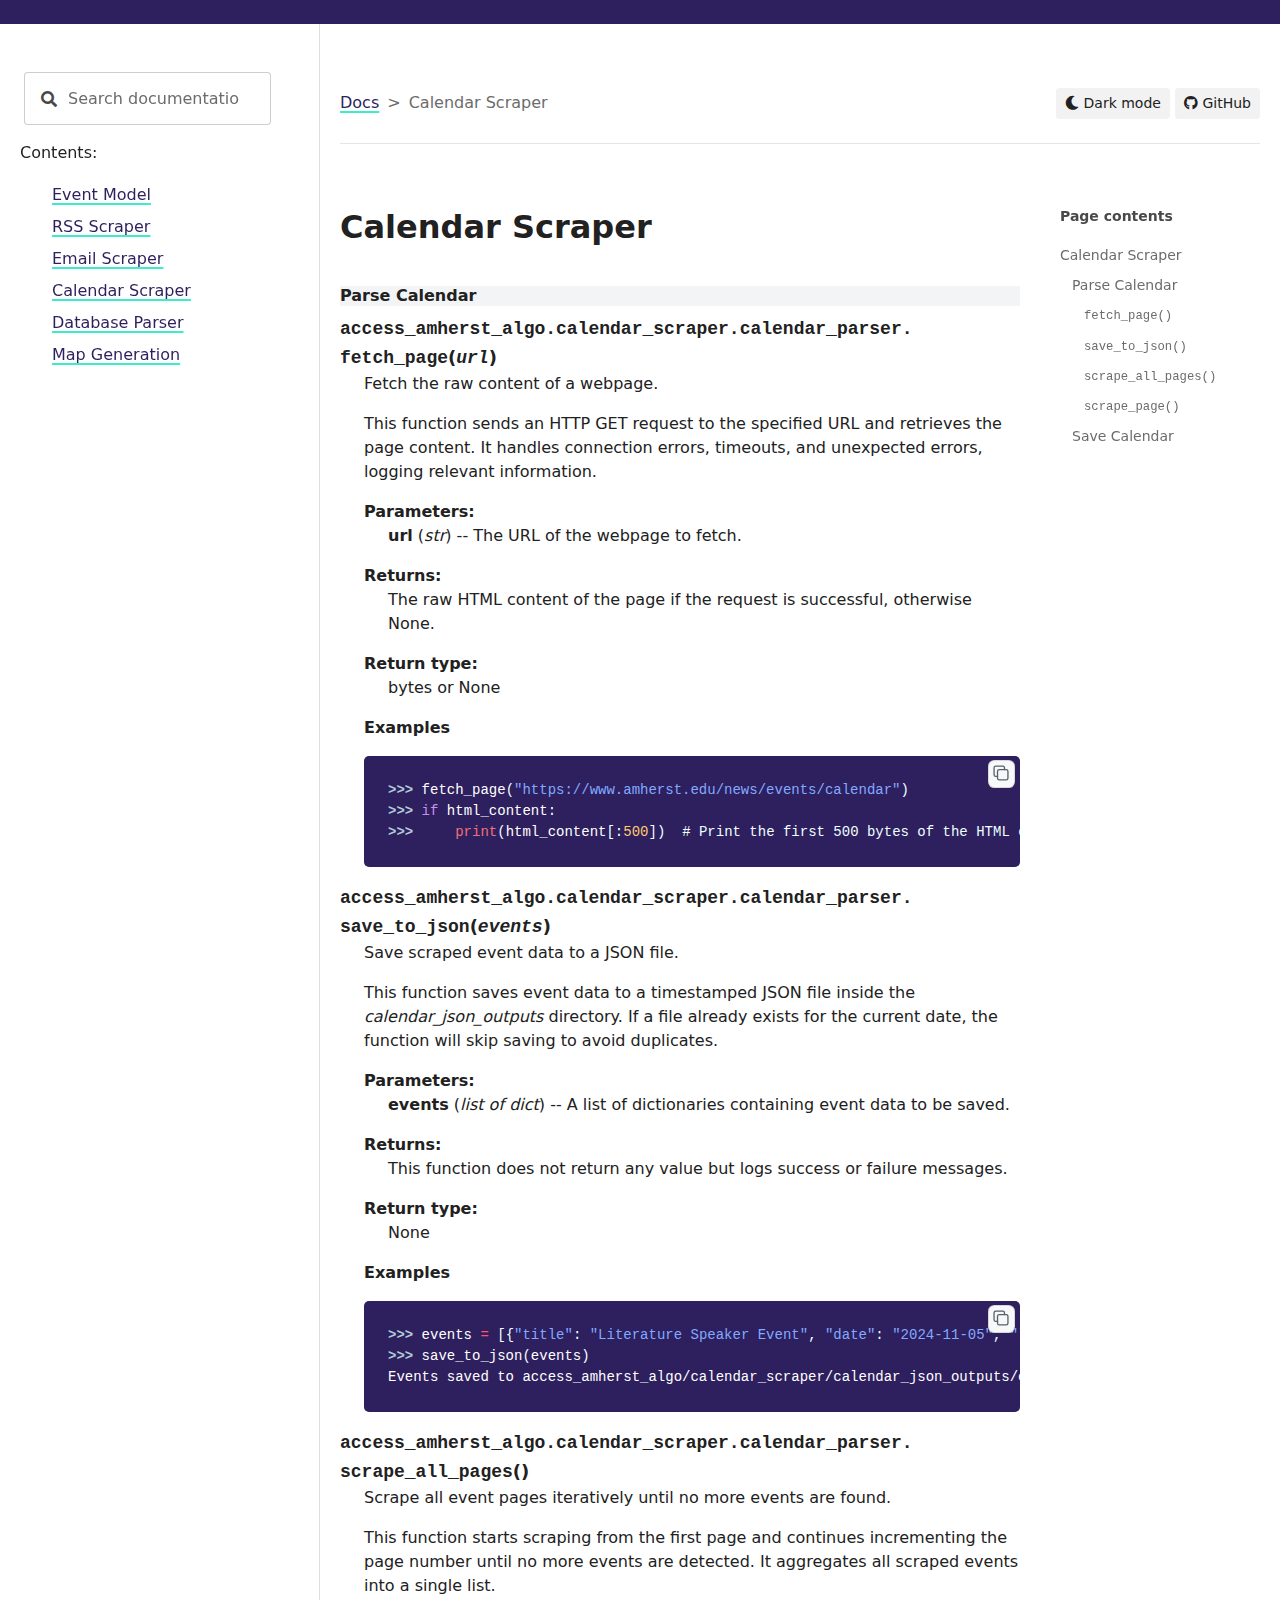
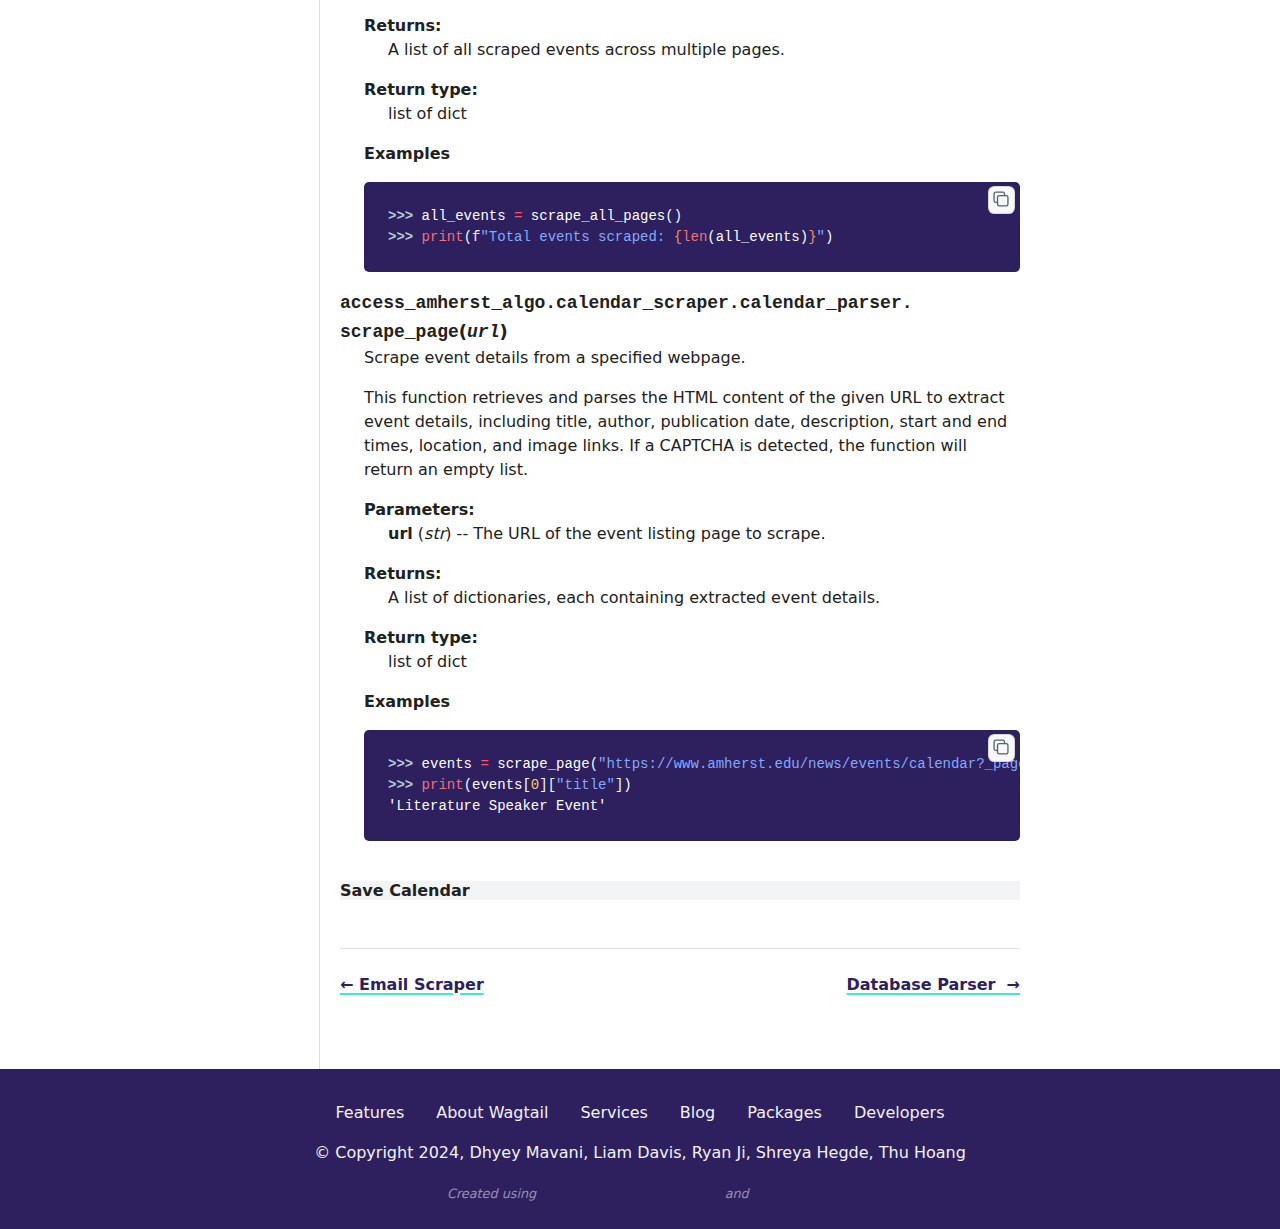
==== calendar_scraper.html @ 63a1ba1d "deploy: 1ca1cfd331de4946f568ab911447c715ec92679e" ====
<!DOCTYPE html>
<html class="no-js" lang="python" data-content_root="./">
<head>
    <meta charset="utf-8" />
        <meta name="viewport" content="width=device-width, initial-scale=1" />

    <meta name="viewport" content="width=device-width, initial-scale=1.0" />
    
        <title>Calendar Scraper &mdash; Access Amherst 0.0.0 documentation</title>
    
    <link rel="stylesheet" type="text/css" href="_static/dist/fontawesome.css" />
      <link rel="stylesheet" type="text/css" href="_static/dist/theme.css?v=310cf088" />
      <link rel="stylesheet" type="text/css" href="_static/copybutton.css?v=76b2166b" />
      <link rel="stylesheet" type="text/css" href="_static/custom.css?v=02fa4ee0" />
            <link rel="index" title="Index" href="genindex.html" />
            <link rel="search" title="Search" href="search.html" />
            <link rel="top" title="Access Amherst 0.0.0 documentation" href="#" />
            <link rel="next" title="Database Parser" href="parse_database.html" />
            <link rel="prev" title="Email Scraper" href="email_scraper.html" />
    </head>
<body>
    <script type="text/javascript" src="_static/dist/blocking.js"></script>
    <header class="container-fluid bg-primary">
        <a class="btn btn-sm btn-light skip-to-content-link" href="#main">Skip to content</a>
        <div class="container-fluid">
            <div class="navbar navbar-expand-lg navbar-dark font-weight-bold">
                
                <button class="navbar-toggler btn btn-primary d-lg-none" type="button" data-toggle="collapse" data-target="#collapseSidebar" aria-expanded="false" aria-controls="collapseExample">
                    <span class="navbar-toggler-icon"></span>
                    <span class="sr-only">menu</span>
                </button>
            </div>
        </div>
    </header>
    <div class="container-fluid">
        <div class="row">
            <aside class="col-12 col-lg-3 sidebar-container">
                <div id="collapseSidebar" class="collapse sticky-top d-lg-block pt-5 pr-lg-4">
<div id="searchbox" class="searchbox mb-6 px-1" role="search">
    <form id="search-form" action="search.html" autocomplete="off" method="get" role="search">
        <div class="input-group">
            <div class="input-group-prepend">
                <div class="input-group-text border-right-0 bg-white py-3 pl-3 pr-2"><span class="fas fa-search"></span></div>
            </div>
            <input class="form-control py-3 pr-3 pl-1 h-100 border-left-0" type="search" name="q" placeholder="Search documentation" aria-label="Search documentation" id="searchinput" />
        </div>
        <input type="hidden" name="check_keywords" value="yes" />
        <input type="hidden" name="area" value="default" />
    </form>
</div><div class="site-toc">
    <nav class="toc mt-3" aria-label="Main menu">
        <p class="caption" role="heading"><span class="caption-text">Contents:</span></p>
<ul class="current">
<li class="toctree-l1"><a class="reference internal" href="event_model.html">Event Model</a></li>
<li class="toctree-l1"><a class="reference internal" href="rss_scraper.html">RSS Scraper</a></li>
<li class="toctree-l1"><a class="reference internal" href="email_scraper.html">Email Scraper</a></li>
<li class="toctree-l1 current"><a class="current reference internal" href="#">Calendar Scraper</a></li>
<li class="toctree-l1"><a class="reference internal" href="parse_database.html">Database Parser</a></li>
<li class="toctree-l1"><a class="reference internal" href="generate_map.html">Map Generation</a></li>
</ul>

    </nav>
    <template data-toggle-item-template>
        <button class="btn btn-sm btn-link toctree-expand" type="button">
            <span class="sr-only">Toggle menu contents</span>
        </button>
    </template>
</div>
                    <div class="d-lg-none border-bottom">
                        
                    </div>
                </div>
            </aside>
            <div class="col-12 col-lg-9 pt-5">
                <header class="row align-items-baseline">
                    <div class="col">
                        <nav aria-label="breadcrumb">
    <ol class="breadcrumb m-0 p-0 bg-transparent">
        <li class="breadcrumb-item"><a href="index.html">Docs</a></li>
        <li class="breadcrumb-item active" aria-current="page">Calendar Scraper</li>
    </ol>
</nav>
                    </div>
                    <div class="col-sm-12 col-lg-auto mt-3 mt-lg-3">
                        <noscript>
                            <p>JavaScript is required to toggle light/dark mode..</p>
                        </noscript>
                        <button id="wagtail-theme" class="btn btn-sm btn-light text-decoration-none" type="button">
                            <span class="dark-only"><i class="fas fa-sun"></i> Light mode</span>
                            <span class="light-only"><i class="fas fa-moon"></i> Dark mode</span>
                        </button>
    <a class="btn btn-sm btn-light text-decoration-none" href="https://github.com/ac-i2i-engineering/access-amherst/" rel="nofollow">
        <span class="btn-icon"><span class="fab fa-github"></span></span>
        <span class="btn-text">GitHub</span>
    </a>
                        
                    </div>
                </header>
                <div class="row" >
                    <div class="col-12">
                        <hr class="w-100 my-4">
                    </div>
                </div>
                <div class="row">
                    <div class="col-12 col-lg-9 order-last order-lg-first rst-content">
                        <main role="main" id="main">
    <section id="calendar-scraper">
<h1>Calendar Scraper<a class="headerlink" href="#calendar-scraper" title="Link to this heading">¶</a></h1>
<section id="module-access_amherst_algo.calendar_scraper.calendar_parser">
<span id="parse-calendar"></span><h2>Parse Calendar<a class="headerlink" href="#module-access_amherst_algo.calendar_scraper.calendar_parser" title="Link to this heading">¶</a></h2>
<dl class="py function">
<dt class="sig sig-object py" id="access_amherst_algo.calendar_scraper.calendar_parser.fetch_page">
<span class="sig-prename descclassname"><span class="pre">access_amherst_algo.calendar_scraper.calendar_parser.</span></span><span class="sig-name descname"><span class="pre">fetch_page</span></span><span class="sig-paren">(</span><em class="sig-param"><span class="n"><span class="pre">url</span></span></em><span class="sig-paren">)</span><a class="headerlink" href="#access_amherst_algo.calendar_scraper.calendar_parser.fetch_page" title="Link to this definition">¶</a></dt>
<dd><p>Fetch the raw content of a webpage.</p>
<p>This function sends an HTTP GET request to the specified URL and retrieves
the page content. It handles connection errors, timeouts, and unexpected
errors, logging relevant information.</p>
<dl class="field-list simple">
<dt class="field-odd">Parameters<span class="colon">:</span></dt>
<dd class="field-odd"><p><strong>url</strong> (<em>str</em>) -- The URL of the webpage to fetch.</p>
</dd>
<dt class="field-even">Returns<span class="colon">:</span></dt>
<dd class="field-even"><p>The raw HTML content of the page if the request is successful, otherwise None.</p>
</dd>
<dt class="field-odd">Return type<span class="colon">:</span></dt>
<dd class="field-odd"><p>bytes or None</p>
</dd>
</dl>
<p class="rubric">Examples</p>
<div class="doctest highlight-default notranslate"><div class="highlight"><pre><span></span><span class="gp">&gt;&gt;&gt; </span><span class="n">fetch_page</span><span class="p">(</span><span class="s2">&quot;https://www.amherst.edu/news/events/calendar&quot;</span><span class="p">)</span>
<span class="gp">&gt;&gt;&gt; </span><span class="k">if</span> <span class="n">html_content</span><span class="p">:</span>
<span class="gp">&gt;&gt;&gt; </span>    <span class="nb">print</span><span class="p">(</span><span class="n">html_content</span><span class="p">[:</span><span class="mi">500</span><span class="p">])</span>  <span class="c1"># Print the first 500 bytes of the HTML content</span>
</pre></div>
</div>
</dd></dl>

<dl class="py function">
<dt class="sig sig-object py" id="access_amherst_algo.calendar_scraper.calendar_parser.save_to_json">
<span class="sig-prename descclassname"><span class="pre">access_amherst_algo.calendar_scraper.calendar_parser.</span></span><span class="sig-name descname"><span class="pre">save_to_json</span></span><span class="sig-paren">(</span><em class="sig-param"><span class="n"><span class="pre">events</span></span></em><span class="sig-paren">)</span><a class="headerlink" href="#access_amherst_algo.calendar_scraper.calendar_parser.save_to_json" title="Link to this definition">¶</a></dt>
<dd><p>Save scraped event data to a JSON file.</p>
<p>This function saves event data to a timestamped JSON file inside the
<cite>calendar_json_outputs</cite> directory. If a file already exists for the
current date, the function will skip saving to avoid duplicates.</p>
<dl class="field-list simple">
<dt class="field-odd">Parameters<span class="colon">:</span></dt>
<dd class="field-odd"><p><strong>events</strong> (<em>list</em><em> of </em><em>dict</em>) -- A list of dictionaries containing event data to be saved.</p>
</dd>
<dt class="field-even">Returns<span class="colon">:</span></dt>
<dd class="field-even"><p>This function does not return any value but logs success or failure messages.</p>
</dd>
<dt class="field-odd">Return type<span class="colon">:</span></dt>
<dd class="field-odd"><p>None</p>
</dd>
</dl>
<p class="rubric">Examples</p>
<div class="doctest highlight-default notranslate"><div class="highlight"><pre><span></span><span class="gp">&gt;&gt;&gt; </span><span class="n">events</span> <span class="o">=</span> <span class="p">[{</span><span class="s2">&quot;title&quot;</span><span class="p">:</span> <span class="s2">&quot;Literature Speaker Event&quot;</span><span class="p">,</span> <span class="s2">&quot;date&quot;</span><span class="p">:</span> <span class="s2">&quot;2024-11-05&quot;</span><span class="p">,</span> <span class="s2">&quot;location&quot;</span><span class="p">:</span> <span class="s2">&quot;Keefe Campus Center&quot;</span><span class="p">}]</span>
<span class="gp">&gt;&gt;&gt; </span><span class="n">save_to_json</span><span class="p">(</span><span class="n">events</span><span class="p">)</span>
<span class="go">Events saved to access_amherst_algo/calendar_scraper/calendar_json_outputs/events_2024-11-05.json</span>
</pre></div>
</div>
</dd></dl>

<dl class="py function">
<dt class="sig sig-object py" id="access_amherst_algo.calendar_scraper.calendar_parser.scrape_all_pages">
<span class="sig-prename descclassname"><span class="pre">access_amherst_algo.calendar_scraper.calendar_parser.</span></span><span class="sig-name descname"><span class="pre">scrape_all_pages</span></span><span class="sig-paren">(</span><span class="sig-paren">)</span><a class="headerlink" href="#access_amherst_algo.calendar_scraper.calendar_parser.scrape_all_pages" title="Link to this definition">¶</a></dt>
<dd><p>Scrape all event pages iteratively until no more events are found.</p>
<p>This function starts scraping from the first page and continues incrementing
the page number until no more events are detected. It aggregates all scraped
events into a single list.</p>
<dl class="field-list simple">
<dt class="field-odd">Returns<span class="colon">:</span></dt>
<dd class="field-odd"><p>A list of all scraped events across multiple pages.</p>
</dd>
<dt class="field-even">Return type<span class="colon">:</span></dt>
<dd class="field-even"><p>list of dict</p>
</dd>
</dl>
<p class="rubric">Examples</p>
<div class="doctest highlight-default notranslate"><div class="highlight"><pre><span></span><span class="gp">&gt;&gt;&gt; </span><span class="n">all_events</span> <span class="o">=</span> <span class="n">scrape_all_pages</span><span class="p">()</span>
<span class="gp">&gt;&gt;&gt; </span><span class="nb">print</span><span class="p">(</span><span class="sa">f</span><span class="s2">&quot;Total events scraped: </span><span class="si">{</span><span class="nb">len</span><span class="p">(</span><span class="n">all_events</span><span class="p">)</span><span class="si">}</span><span class="s2">&quot;</span><span class="p">)</span>
</pre></div>
</div>
</dd></dl>

<dl class="py function">
<dt class="sig sig-object py" id="access_amherst_algo.calendar_scraper.calendar_parser.scrape_page">
<span class="sig-prename descclassname"><span class="pre">access_amherst_algo.calendar_scraper.calendar_parser.</span></span><span class="sig-name descname"><span class="pre">scrape_page</span></span><span class="sig-paren">(</span><em class="sig-param"><span class="n"><span class="pre">url</span></span></em><span class="sig-paren">)</span><a class="headerlink" href="#access_amherst_algo.calendar_scraper.calendar_parser.scrape_page" title="Link to this definition">¶</a></dt>
<dd><p>Scrape event details from a specified webpage.</p>
<p>This function retrieves and parses the HTML content of the given URL to extract
event details, including title, author, publication date, description, start
and end times, location, and image links. If a CAPTCHA is detected, the function
will return an empty list.</p>
<dl class="field-list simple">
<dt class="field-odd">Parameters<span class="colon">:</span></dt>
<dd class="field-odd"><p><strong>url</strong> (<em>str</em>) -- The URL of the event listing page to scrape.</p>
</dd>
<dt class="field-even">Returns<span class="colon">:</span></dt>
<dd class="field-even"><p>A list of dictionaries, each containing extracted event details.</p>
</dd>
<dt class="field-odd">Return type<span class="colon">:</span></dt>
<dd class="field-odd"><p>list of dict</p>
</dd>
</dl>
<p class="rubric">Examples</p>
<div class="doctest highlight-default notranslate"><div class="highlight"><pre><span></span><span class="gp">&gt;&gt;&gt; </span><span class="n">events</span> <span class="o">=</span> <span class="n">scrape_page</span><span class="p">(</span><span class="s2">&quot;https://www.amherst.edu/news/events/calendar?_page=1&quot;</span><span class="p">)</span>
<span class="gp">&gt;&gt;&gt; </span><span class="nb">print</span><span class="p">(</span><span class="n">events</span><span class="p">[</span><span class="mi">0</span><span class="p">][</span><span class="s2">&quot;title&quot;</span><span class="p">])</span>
<span class="go">&#39;Literature Speaker Event&#39;</span>
</pre></div>
</div>
</dd></dl>

</section>
<section id="save-calendar">
<h2>Save Calendar<a class="headerlink" href="#save-calendar" title="Link to this heading">¶</a></h2>
</section>
</section>

</main>
                        <nav aria-label="Page navigation" class="py-4 my-5 clearfix font-weight-bold border-top">
    <a class="float-left" href="email_scraper.html" title="Previous">
        <span aria-hidden="true">←&nbsp;</span>Email Scraper
    </a>
    <a class="float-right" href="parse_database.html" title="Next">
        Database Parser <span aria-hidden="true">&nbsp;→</span>
    </a>
</nav>
                    </div>
                    
                    <nav class="col-12 col-lg-3 pb-4">
                        <div class="sticky-top toc page-toc" aria-labelledby="page-toc-heading">
                            <p class="font-weight-bold" id="page-toc-heading">Page contents</p>
                            <ul>
<li><a class="reference internal" href="#">Calendar Scraper</a><ul>
<li><a class="reference internal" href="#module-access_amherst_algo.calendar_scraper.calendar_parser">Parse Calendar</a><ul>
<li><a class="reference internal" href="#access_amherst_algo.calendar_scraper.calendar_parser.fetch_page"><code class="docutils literal notranslate"><span class="pre">fetch_page()</span></code></a></li>
<li><a class="reference internal" href="#access_amherst_algo.calendar_scraper.calendar_parser.save_to_json"><code class="docutils literal notranslate"><span class="pre">save_to_json()</span></code></a></li>
<li><a class="reference internal" href="#access_amherst_algo.calendar_scraper.calendar_parser.scrape_all_pages"><code class="docutils literal notranslate"><span class="pre">scrape_all_pages()</span></code></a></li>
<li><a class="reference internal" href="#access_amherst_algo.calendar_scraper.calendar_parser.scrape_page"><code class="docutils literal notranslate"><span class="pre">scrape_page()</span></code></a></li>
</ul>
</li>
<li><a class="reference internal" href="#save-calendar">Save Calendar</a></li>
</ul>
</li>
</ul>

                        </div>
                    </nav>
                    
                </div>
            </div>
        </div>
    </div>
    <footer class="container-fluid bg-primary text-light">
        <div class="container">
            <div class="row">
        <div class="col p-4">
            
                <nav aria-label="Footer">
                    <ul class="nav justify-content-center mb-2">
                        
                            
                            
                            <li class="nav-item"><a class="nav-link text-light"  href="https://wagtail.org/features/">Features</a></li>
                        
                            
                            
                            <li class="nav-item"><a class="nav-link text-light"  href="https://wagtail.org/about-wagtail/"> About Wagtail</a></li>
                        
                            
                            
                            <li class="nav-item"><a class="nav-link text-light"  href="https://wagtail.org/services/"> Services</a></li>
                        
                            
                            
                            <li class="nav-item"><a class="nav-link text-light"  href="https://wagtail.org/blog/"> Blog</a></li>
                        
                            
                            
                            <li class="nav-item"><a class="nav-link text-light"  href="https://wagtail.org/packages/"> Packages</a></li>
                        
                            
                            
                            <li class="nav-item"><a class="nav-link text-light"  href="https://wagtail.org/developers/"> Developers</a></li>
                        
                    </ul>
                </nav>
            
            <div class="text-center">
                    &copy; Copyright 2024, Dhyey Mavani, Liam Davis, Ryan Ji, Shreya Hegde, Thu Hoang
            </div>
            <div class="text-center text-white-50 font-italic mt-3">
                <small>
                    Created using
                    <a href="https://github.com/wagtail/sphinx_wagtail_theme" rel="nofollow" target="_blank">
                        Sphinx Wagtail Theme 6.4.0
                    </a>
                    and
                    <a href="https://www.sphinx-doc.org/" rel="nofollow" target="_blank">
                        Sphinx 8.1.3
                    </a>
                </small>
            </div>
        </div>
    </div>
        </div>
    </footer>
        <script src="_static/documentation_options.js?v=3dc53093"></script>
        <script src="_static/doctools.js?v=9bcbadda"></script>
        <script src="_static/sphinx_highlight.js?v=dc90522c"></script>
        <script src="_static/clipboard.min.js?v=a7894cd8"></script>
        <script src="_static/copybutton.js?v=f281be69"></script>
        <script type="text/javascript" src="_static/dist/theme.js"></script>
        <script type="text/javascript" src="_static/dist/vendor.js"></script>
        <script type="text/javascript" src="_static/searchtools.js"></script>
        <script type="text/javascript" src="_static/language_data.js"></script>
        <script type="text/javascript">
            document.addEventListener('DOMContentLoaded', function() { Search.loadIndex("searchindex.js"); });
        </script>
        <script type="text/javascript" id="searchindexloader"></script>
    </body>
</html>
---- _static/dist/theme.css ----
:root{--blue: #007bff;--indigo: #2e1f5e;--purple: #6f42c1;--pink: #e83e8c;--red: #dc3545;--orange: #fd7e14;--yellow: #ffc107;--green: #28a745;--teal: #007d7e;--cyan: #17a2b8;--white: #fff;--gray: #6c6c6c;--gray-dark: #313131;--primary: #2e1f5e;--secondary: #6c6c6c;--success: #a456c9;--info: #007d7e;--warning: #2f128d;--danger: #a72925;--light: #f2f2f2;--dark: #313131;--breakpoint-xs: 0;--breakpoint-sm: 576px;--breakpoint-md: 768px;--breakpoint-lg: 992px;--breakpoint-xl: 1200px;--font-family-sans-serif: "-apple-system", "BlinkMacSystemFont", "Segoe UI", "system-ui", "Roboto", "Helvetica Neue", "Arial", sans-serif, "Apple Color Emoji", "Segoe UI Emoji", "Segoe UI Symbol", "Noto Color Emoji";--font-family-monospace: "ui-monospace", "Menlo", "Monaco", "Cascadia Mono", "Segoe UI Mono", "Roboto Mono", "Oxygen Mono", "Ubuntu Monospace", "Source Code Pro", "Fira Mono", "Droid Sans Mono", "Courier New", monospace, "Apple Color Emoji", "Segoe UI Emoji", "Segoe UI Symbol", "Noto Color Emoji"}*,*::before,*::after{box-sizing:border-box}html{font-family:sans-serif;line-height:1.15;-webkit-text-size-adjust:100%;-webkit-tap-highlight-color:rgba(0,0,0,0)}article,aside,figcaption,figure,footer,header,hgroup,main,nav,section{display:block}body{margin:0;font-family:"-apple-system","BlinkMacSystemFont","Segoe UI","system-ui","Roboto","Helvetica Neue","Arial",sans-serif,"Apple Color Emoji","Segoe UI Emoji","Segoe UI Symbol","Noto Color Emoji";font-size:1rem;font-weight:400;line-height:1.5;color:#212121;text-align:left;background-color:#fff}[tabindex="-1"]:focus:not(:focus-visible){outline:0 !important}hr{box-sizing:content-box;height:0;overflow:visible}h1,h2,h3,h4,h5,h6{margin-top:0;margin-bottom:.5em}p{margin-top:0;margin-bottom:1rem}abbr[title],abbr[data-original-title]{text-decoration:underline;text-decoration:underline dotted;cursor:help;border-bottom:0;text-decoration-skip-ink:none}address{margin-bottom:1rem;font-style:normal;line-height:inherit}ol,ul,dl{margin-top:0;margin-bottom:1rem}ol ol,ul ul,ol ul,ul ol{margin-bottom:0}dt{font-weight:700}dd{margin-bottom:.5rem;margin-left:0}blockquote{margin:0 0 1rem}b,strong{font-weight:bolder}small{font-size:80%}sub,sup{position:relative;font-size:75%;line-height:0;vertical-align:baseline}sub{bottom:-0.25em}sup{top:-0.5em}a{color:#2e1f5e;text-decoration:none;background-color:rgba(0,0,0,0)}a:hover{color:#13c7a8;text-decoration:underline}a:not([href]):not([class]){color:inherit;text-decoration:none}a:not([href]):not([class]):hover{color:inherit;text-decoration:none}pre,code,kbd,samp{font-family:"ui-monospace","Menlo","Monaco","Cascadia Mono","Segoe UI Mono","Roboto Mono","Oxygen Mono","Ubuntu Monospace","Source Code Pro","Fira Mono","Droid Sans Mono","Courier New",monospace,"Apple Color Emoji","Segoe UI Emoji","Segoe UI Symbol","Noto Color Emoji";font-size:1em}pre{margin-top:0;margin-bottom:1rem;overflow:auto;-ms-overflow-style:scrollbar}figure{margin:0 0 1rem}img{vertical-align:middle;border-style:none}svg{overflow:hidden;vertical-align:middle}table{border-collapse:collapse}caption{padding-top:.75rem;padding-bottom:.75rem;color:#6c6c6c;text-align:left;caption-side:bottom}th{text-align:inherit;text-align:-webkit-match-parent}label{display:inline-block;margin-bottom:.5rem}button{border-radius:0}button:focus:not(:focus-visible){outline:0}input,button,select,optgroup,textarea{margin:0;font-family:inherit;font-size:inherit;line-height:inherit}button,input{overflow:visible}button,select{text-transform:none}[role=button]{cursor:pointer}select{word-wrap:normal}button,[type=button],[type=reset],[type=submit]{-webkit-appearance:button}button:not(:disabled),[type=button]:not(:disabled),[type=reset]:not(:disabled),[type=submit]:not(:disabled){cursor:pointer}button::-moz-focus-inner,[type=button]::-moz-focus-inner,[type=reset]::-moz-focus-inner,[type=submit]::-moz-focus-inner{padding:0;border-style:none}input[type=radio],input[type=checkbox]{box-sizing:border-box;padding:0}textarea{overflow:auto;resize:vertical}fieldset{min-width:0;padding:0;margin:0;border:0}legend{display:block;width:100%;max-width:100%;padding:0;margin-bottom:.5rem;font-size:1.5rem;line-height:inherit;color:inherit;white-space:normal}progress{vertical-align:baseline}[type=number]::-webkit-inner-spin-button,[type=number]::-webkit-outer-spin-button{height:auto}[type=search]{outline-offset:-2px;-webkit-appearance:none}[type=search]::-webkit-search-decoration{-webkit-appearance:none}::-webkit-file-upload-button{font:inherit;-webkit-appearance:button}output{display:inline-block}summary{display:list-item;cursor:pointer}template{display:none}[hidden]{display:none !important}h1,h2,h3,h4,h5,h6,.h1,.h2,.h3,.h4,.h5,.h6{margin-bottom:.5em;font-weight:700;line-height:1.2}h1,.h1{font-size:2em}h2,.h2{font-size:1.75em}h3,.h3{font-size:1.5em}h4,.h4{font-size:1.25em}h5,.h5{font-size:1em}h6,.h6{font-size:0.85em}.lead{font-size:1.25rem;font-weight:300}.display-1{font-size:6rem;font-weight:300;line-height:1.2}.display-2{font-size:5.5rem;font-weight:300;line-height:1.2}.display-3{font-size:4.5rem;font-weight:300;line-height:1.2}.display-4{font-size:3.5rem;font-weight:300;line-height:1.2}hr{margin-top:1rem;margin-bottom:1rem;border:0;border-top:1px solid rgba(0,0,0,.1)}small,.small{font-size:80%;font-weight:400}mark,.mark{padding:.2em;background-color:#fcf8e3}.list-unstyled{padding-left:0;list-style:none}.list-inline{padding-left:0;list-style:none}.list-inline-item{display:inline-block}.list-inline-item:not(:last-child){margin-right:.5rem}.initialism{font-size:90%;text-transform:uppercase}.blockquote{margin-bottom:1rem;font-size:1.25rem}.blockquote-footer{display:block;font-size:80%;color:#6c6c6c}.blockquote-footer::before{content:"— "}.img-fluid{max-width:100%;height:auto}.img-thumbnail{padding:.25rem;background-color:#fff;border:1px solid #dedede;border-radius:.25rem;max-width:100%;height:auto}.figure{display:inline-block}.figure-img{margin-bottom:.5rem;line-height:1}.figure-caption{font-size:90%;color:#6c6c6c}code{font-size:87.5%;color:#d02040;word-wrap:break-word}a>code{color:inherit}kbd{padding:.2rem .4rem;font-size:87.5%;color:#fff;background-color:#212121;border-radius:.2rem}kbd kbd{padding:0;font-size:100%;font-weight:700}pre{display:block;font-size:87.5%;color:#212121}pre code{font-size:inherit;color:inherit;word-break:normal}.pre-scrollable{max-height:340px;overflow-y:scroll}.container,.container-fluid,.container-xl,.container-lg,.container-md,.container-sm{width:100%;padding-right:20px;padding-left:20px;margin-right:auto;margin-left:auto}@media(min-width: 576px){.container-sm,.container{max-width:540px}}@media(min-width: 768px){.container-md,.container-sm,.container{max-width:720px}}@media(min-width: 992px){.container-lg,.container-md,.container-sm,.container{max-width:960px}}@media(min-width: 1200px){.container-xl,.container-lg,.container-md,.container-sm,.container{max-width:1140px}}.row{display:flex;flex-wrap:wrap;margin-right:-20px;margin-left:-20px}.no-gutters{margin-right:0;margin-left:0}.no-gutters>.col,.no-gutters>[class*=col-]{padding-right:0;padding-left:0}.col-xl,.col-xl-auto,.col-xl-12,.col-xl-11,.col-xl-10,.col-xl-9,.col-xl-8,.col-xl-7,.col-xl-6,.col-xl-5,.col-xl-4,.col-xl-3,.col-xl-2,.col-xl-1,.col-lg,.col-lg-auto,.col-lg-12,.col-lg-11,.col-lg-10,.col-lg-9,.col-lg-8,.col-lg-7,.col-lg-6,.col-lg-5,.col-lg-4,.col-lg-3,.col-lg-2,.col-lg-1,.col-md,.col-md-auto,.col-md-12,.col-md-11,.col-md-10,.col-md-9,.col-md-8,.col-md-7,.col-md-6,.col-md-5,.col-md-4,.col-md-3,.col-md-2,.col-md-1,.col-sm,.col-sm-auto,.col-sm-12,.col-sm-11,.col-sm-10,.col-sm-9,.col-sm-8,.col-sm-7,.col-sm-6,.col-sm-5,.col-sm-4,.col-sm-3,.col-sm-2,.col-sm-1,.col,.col-auto,.col-12,.col-11,.col-10,.col-9,.col-8,.col-7,.col-6,.col-5,.col-4,.col-3,.col-2,.col-1{position:relative;width:100%;padding-right:20px;padding-left:20px}.col{flex-basis:0;flex-grow:1;max-width:100%}.row-cols-1>*{flex:0 0 100%;max-width:100%}.row-cols-2>*{flex:0 0 50%;max-width:50%}.row-cols-3>*{flex:0 0 33.3333333333%;max-width:33.3333333333%}.row-cols-4>*{flex:0 0 25%;max-width:25%}.row-cols-5>*{flex:0 0 20%;max-width:20%}.row-cols-6>*{flex:0 0 16.6666666667%;max-width:16.6666666667%}.col-auto{flex:0 0 auto;width:auto;max-width:100%}.col-1{flex:0 0 8.3333333333%;max-width:8.3333333333%}.col-2{flex:0 0 16.6666666667%;max-width:16.6666666667%}.col-3{flex:0 0 25%;max-width:25%}.col-4{flex:0 0 33.3333333333%;max-width:33.3333333333%}.col-5{flex:0 0 41.6666666667%;max-width:41.6666666667%}.col-6{flex:0 0 50%;max-width:50%}.col-7{flex:0 0 58.3333333333%;max-width:58.3333333333%}.col-8{flex:0 0 66.6666666667%;max-width:66.6666666667%}.col-9{flex:0 0 75%;max-width:75%}.col-10{flex:0 0 83.3333333333%;max-width:83.3333333333%}.col-11{flex:0 0 91.6666666667%;max-width:91.6666666667%}.col-12{flex:0 0 100%;max-width:100%}.order-first{order:-1}.order-last{order:13}.order-0{order:0}.order-1{order:1}.order-2{order:2}.order-3{order:3}.order-4{order:4}.order-5{order:5}.order-6{order:6}.order-7{order:7}.order-8{order:8}.order-9{order:9}.order-10{order:10}.order-11{order:11}.order-12{order:12}.offset-1{margin-left:8.3333333333%}.offset-2{margin-left:16.6666666667%}.offset-3{margin-left:25%}.offset-4{margin-left:33.3333333333%}.offset-5{margin-left:41.6666666667%}.offset-6{margin-left:50%}.offset-7{margin-left:58.3333333333%}.offset-8{margin-left:66.6666666667%}.offset-9{margin-left:75%}.offset-10{margin-left:83.3333333333%}.offset-11{margin-left:91.6666666667%}@media(min-width: 576px){.col-sm{flex-basis:0;flex-grow:1;max-width:100%}.row-cols-sm-1>*{flex:0 0 100%;max-width:100%}.row-cols-sm-2>*{flex:0 0 50%;max-width:50%}.row-cols-sm-3>*{flex:0 0 33.3333333333%;max-width:33.3333333333%}.row-cols-sm-4>*{flex:0 0 25%;max-width:25%}.row-cols-sm-5>*{flex:0 0 20%;max-width:20%}.row-cols-sm-6>*{flex:0 0 16.6666666667%;max-width:16.6666666667%}.col-sm-auto{flex:0 0 auto;width:auto;max-width:100%}.col-sm-1{flex:0 0 8.3333333333%;max-width:8.3333333333%}.col-sm-2{flex:0 0 16.6666666667%;max-width:16.6666666667%}.col-sm-3{flex:0 0 25%;max-width:25%}.col-sm-4{flex:0 0 33.3333333333%;max-width:33.3333333333%}.col-sm-5{flex:0 0 41.6666666667%;max-width:41.6666666667%}.col-sm-6{flex:0 0 50%;max-width:50%}.col-sm-7{flex:0 0 58.3333333333%;max-width:58.3333333333%}.col-sm-8{flex:0 0 66.6666666667%;max-width:66.6666666667%}.col-sm-9{flex:0 0 75%;max-width:75%}.col-sm-10{flex:0 0 83.3333333333%;max-width:83.3333333333%}.col-sm-11{flex:0 0 91.6666666667%;max-width:91.6666666667%}.col-sm-12{flex:0 0 100%;max-width:100%}.order-sm-first{order:-1}.order-sm-last{order:13}.order-sm-0{order:0}.order-sm-1{order:1}.order-sm-2{order:2}.order-sm-3{order:3}.order-sm-4{order:4}.order-sm-5{order:5}.order-sm-6{order:6}.order-sm-7{order:7}.order-sm-8{order:8}.order-sm-9{order:9}.order-sm-10{order:10}.order-sm-11{order:11}.order-sm-12{order:12}.offset-sm-0{margin-left:0}.offset-sm-1{margin-left:8.3333333333%}.offset-sm-2{margin-left:16.6666666667%}.offset-sm-3{margin-left:25%}.offset-sm-4{margin-left:33.3333333333%}.offset-sm-5{margin-left:41.6666666667%}.offset-sm-6{margin-left:50%}.offset-sm-7{margin-left:58.3333333333%}.offset-sm-8{margin-left:66.6666666667%}.offset-sm-9{margin-left:75%}.offset-sm-10{margin-left:83.3333333333%}.offset-sm-11{margin-left:91.6666666667%}}@media(min-width: 768px){.col-md{flex-basis:0;flex-grow:1;max-width:100%}.row-cols-md-1>*{flex:0 0 100%;max-width:100%}.row-cols-md-2>*{flex:0 0 50%;max-width:50%}.row-cols-md-3>*{flex:0 0 33.3333333333%;max-width:33.3333333333%}.row-cols-md-4>*{flex:0 0 25%;max-width:25%}.row-cols-md-5>*{flex:0 0 20%;max-width:20%}.row-cols-md-6>*{flex:0 0 16.6666666667%;max-width:16.6666666667%}.col-md-auto{flex:0 0 auto;width:auto;max-width:100%}.col-md-1{flex:0 0 8.3333333333%;max-width:8.3333333333%}.col-md-2{flex:0 0 16.6666666667%;max-width:16.6666666667%}.col-md-3{flex:0 0 25%;max-width:25%}.col-md-4{flex:0 0 33.3333333333%;max-width:33.3333333333%}.col-md-5{flex:0 0 41.6666666667%;max-width:41.6666666667%}.col-md-6{flex:0 0 50%;max-width:50%}.col-md-7{flex:0 0 58.3333333333%;max-width:58.3333333333%}.col-md-8{flex:0 0 66.6666666667%;max-width:66.6666666667%}.col-md-9{flex:0 0 75%;max-width:75%}.col-md-10{flex:0 0 83.3333333333%;max-width:83.3333333333%}.col-md-11{flex:0 0 91.6666666667%;max-width:91.6666666667%}.col-md-12{flex:0 0 100%;max-width:100%}.order-md-first{order:-1}.order-md-last{order:13}.order-md-0{order:0}.order-md-1{order:1}.order-md-2{order:2}.order-md-3{order:3}.order-md-4{order:4}.order-md-5{order:5}.order-md-6{order:6}.order-md-7{order:7}.order-md-8{order:8}.order-md-9{order:9}.order-md-10{order:10}.order-md-11{order:11}.order-md-12{order:12}.offset-md-0{margin-left:0}.offset-md-1{margin-left:8.3333333333%}.offset-md-2{margin-left:16.6666666667%}.offset-md-3{margin-left:25%}.offset-md-4{margin-left:33.3333333333%}.offset-md-5{margin-left:41.6666666667%}.offset-md-6{margin-left:50%}.offset-md-7{margin-left:58.3333333333%}.offset-md-8{margin-left:66.6666666667%}.offset-md-9{margin-left:75%}.offset-md-10{margin-left:83.3333333333%}.offset-md-11{margin-left:91.6666666667%}}@media(min-width: 992px){.col-lg{flex-basis:0;flex-grow:1;max-width:100%}.row-cols-lg-1>*{flex:0 0 100%;max-width:100%}.row-cols-lg-2>*{flex:0 0 50%;max-width:50%}.row-cols-lg-3>*{flex:0 0 33.3333333333%;max-width:33.3333333333%}.row-cols-lg-4>*{flex:0 0 25%;max-width:25%}.row-cols-lg-5>*{flex:0 0 20%;max-width:20%}.row-cols-lg-6>*{flex:0 0 16.6666666667%;max-width:16.6666666667%}.col-lg-auto{flex:0 0 auto;width:auto;max-width:100%}.col-lg-1{flex:0 0 8.3333333333%;max-width:8.3333333333%}.col-lg-2{flex:0 0 16.6666666667%;max-width:16.6666666667%}.col-lg-3{flex:0 0 25%;max-width:25%}.col-lg-4{flex:0 0 33.3333333333%;max-width:33.3333333333%}.col-lg-5{flex:0 0 41.6666666667%;max-width:41.6666666667%}.col-lg-6{flex:0 0 50%;max-width:50%}.col-lg-7{flex:0 0 58.3333333333%;max-width:58.3333333333%}.col-lg-8{flex:0 0 66.6666666667%;max-width:66.6666666667%}.col-lg-9{flex:0 0 75%;max-width:75%}.col-lg-10{flex:0 0 83.3333333333%;max-width:83.3333333333%}.col-lg-11{flex:0 0 91.6666666667%;max-width:91.6666666667%}.col-lg-12{flex:0 0 100%;max-width:100%}.order-lg-first{order:-1}.order-lg-last{order:13}.order-lg-0{order:0}.order-lg-1{order:1}.order-lg-2{order:2}.order-lg-3{order:3}.order-lg-4{order:4}.order-lg-5{order:5}.order-lg-6{order:6}.order-lg-7{order:7}.order-lg-8{order:8}.order-lg-9{order:9}.order-lg-10{order:10}.order-lg-11{order:11}.order-lg-12{order:12}.offset-lg-0{margin-left:0}.offset-lg-1{margin-left:8.3333333333%}.offset-lg-2{margin-left:16.6666666667%}.offset-lg-3{margin-left:25%}.offset-lg-4{margin-left:33.3333333333%}.offset-lg-5{margin-left:41.6666666667%}.offset-lg-6{margin-left:50%}.offset-lg-7{margin-left:58.3333333333%}.offset-lg-8{margin-left:66.6666666667%}.offset-lg-9{margin-left:75%}.offset-lg-10{margin-left:83.3333333333%}.offset-lg-11{margin-left:91.6666666667%}}@media(min-width: 1200px){.col-xl{flex-basis:0;flex-grow:1;max-width:100%}.row-cols-xl-1>*{flex:0 0 100%;max-width:100%}.row-cols-xl-2>*{flex:0 0 50%;max-width:50%}.row-cols-xl-3>*{flex:0 0 33.3333333333%;max-width:33.3333333333%}.row-cols-xl-4>*{flex:0 0 25%;max-width:25%}.row-cols-xl-5>*{flex:0 0 20%;max-width:20%}.row-cols-xl-6>*{flex:0 0 16.6666666667%;max-width:16.6666666667%}.col-xl-auto{flex:0 0 auto;width:auto;max-width:100%}.col-xl-1{flex:0 0 8.3333333333%;max-width:8.3333333333%}.col-xl-2{flex:0 0 16.6666666667%;max-width:16.6666666667%}.col-xl-3{flex:0 0 25%;max-width:25%}.col-xl-4{flex:0 0 33.3333333333%;max-width:33.3333333333%}.col-xl-5{flex:0 0 41.6666666667%;max-width:41.6666666667%}.col-xl-6{flex:0 0 50%;max-width:50%}.col-xl-7{flex:0 0 58.3333333333%;max-width:58.3333333333%}.col-xl-8{flex:0 0 66.6666666667%;max-width:66.6666666667%}.col-xl-9{flex:0 0 75%;max-width:75%}.col-xl-10{flex:0 0 83.3333333333%;max-width:83.3333333333%}.col-xl-11{flex:0 0 91.6666666667%;max-width:91.6666666667%}.col-xl-12{flex:0 0 100%;max-width:100%}.order-xl-first{order:-1}.order-xl-last{order:13}.order-xl-0{order:0}.order-xl-1{order:1}.order-xl-2{order:2}.order-xl-3{order:3}.order-xl-4{order:4}.order-xl-5{order:5}.order-xl-6{order:6}.order-xl-7{order:7}.order-xl-8{order:8}.order-xl-9{order:9}.order-xl-10{order:10}.order-xl-11{order:11}.order-xl-12{order:12}.offset-xl-0{margin-left:0}.offset-xl-1{margin-left:8.3333333333%}.offset-xl-2{margin-left:16.6666666667%}.offset-xl-3{margin-left:25%}.offset-xl-4{margin-left:33.3333333333%}.offset-xl-5{margin-left:41.6666666667%}.offset-xl-6{margin-left:50%}.offset-xl-7{margin-left:58.3333333333%}.offset-xl-8{margin-left:66.6666666667%}.offset-xl-9{margin-left:75%}.offset-xl-10{margin-left:83.3333333333%}.offset-xl-11{margin-left:91.6666666667%}}.table,table.docutils:not(.field-list){width:100%;margin-bottom:1rem;color:#212121}.table th,table.docutils:not(.field-list) th,.table td,table.docutils:not(.field-list) td{padding:.75rem;vertical-align:top;border-top:1px solid #dedede}.table thead th,table.docutils:not(.field-list) thead th{vertical-align:bottom;border-bottom:2px solid #dedede}.table tbody+tbody,table.docutils:not(.field-list) tbody+tbody{border-top:2px solid #dedede}.table-sm th,.table-sm td{padding:.3rem}.table-bordered,body.theme-dark table.docutils:not(.field-list),table.docutils:not(.field-list){border:1px solid #dedede}.table-bordered th,body.theme-dark table.docutils:not(.field-list) th,table.docutils:not(.field-list) th,.table-bordered td,body.theme-dark table.docutils:not(.field-list) td,table.docutils:not(.field-list) td{border:1px solid #dedede}.table-bordered thead th,body.theme-dark table.docutils:not(.field-list) thead th,table.docutils:not(.field-list) thead th,.table-bordered thead td,body.theme-dark table.docutils:not(.field-list) thead td,table.docutils:not(.field-list) thead td{border-bottom-width:2px}.table-borderless th,.table-borderless td,.table-borderless thead th,.table-borderless tbody+tbody{border:0}.table-striped tbody tr:nth-of-type(odd),table.docutils:not(.field-list) tbody tr:nth-of-type(odd){background-color:rgba(0,0,0,.05)}.table-hover tbody tr:hover{color:#212121;background-color:rgba(0,0,0,.075)}.table-primary,.table-primary>th,.table-primary>td{background-color:#c4c0d2}.table-primary th,.table-primary td,.table-primary thead th,.table-primary tbody+tbody{border-color:#928bab}.table-hover .table-primary:hover{background-color:#b6b1c7}.table-hover .table-primary:hover>td,.table-hover .table-primary:hover>th{background-color:#b6b1c7}.table-secondary,.table-secondary>th,.table-secondary>td{background-color:#d6d6d6}.table-secondary th,.table-secondary td,.table-secondary thead th,.table-secondary tbody+tbody{border-color:#b3b3b3}.table-hover .table-secondary:hover{background-color:#c9c9c9}.table-hover .table-secondary:hover>td,.table-hover .table-secondary:hover>th{background-color:#c9c9c9}.table-success,.table-success>th,.table-success>td{background-color:#e6d0f0}.table-success th,.table-success td,.table-success thead th,.table-success tbody+tbody{border-color:#d0a7e3}.table-hover .table-success:hover{background-color:#dcbdea}.table-hover .table-success:hover>td,.table-hover .table-success:hover>th{background-color:#dcbdea}.table-info,.table-info>th,.table-info>td{background-color:#b8dbdb}.table-info th,.table-info td,.table-info thead th,.table-info tbody+tbody{border-color:#7abbbc}.table-hover .table-info:hover{background-color:#a7d2d2}.table-hover .table-info:hover>td,.table-hover .table-info:hover>th{background-color:#a7d2d2}.table-warning,.table-warning>th,.table-warning>td{background-color:#c5bddf}.table-warning th,.table-warning td,.table-warning thead th,.table-warning tbody+tbody{border-color:#9384c4}.table-hover .table-warning:hover{background-color:#b6acd7}.table-hover .table-warning:hover>td,.table-hover .table-warning:hover>th{background-color:#b6acd7}.table-danger,.table-danger>th,.table-danger>td{background-color:#e6c3c2}.table-danger th,.table-danger td,.table-danger thead th,.table-danger tbody+tbody{border-color:#d1908e}.table-hover .table-danger:hover{background-color:#dfb1b0}.table-hover .table-danger:hover>td,.table-hover .table-danger:hover>th{background-color:#dfb1b0}.table-light,.table-light>th,.table-light>td{background-color:#fbfbfb}.table-light th,.table-light td,.table-light thead th,.table-light tbody+tbody{border-color:#f8f8f8}.table-hover .table-light:hover{background-color:#eee}.table-hover .table-light:hover>td,.table-hover .table-light:hover>th{background-color:#eee}.table-dark,body.theme-dark table.docutils:not(.field-list),.table-dark>th,body.theme-dark table.docutils:not(.field-list)>th,.table-dark>td,body.theme-dark table.docutils:not(.field-list)>td{background-color:#c5c5c5}.table-dark th,body.theme-dark table.docutils:not(.field-list) th,.table-dark td,body.theme-dark table.docutils:not(.field-list) td,.table-dark thead th,.table-dark tbody+tbody,body.theme-dark table.docutils:not(.field-list) tbody+tbody{border-color:#949494}.table-hover .table-dark:hover,.table-hover body.theme-dark table.docutils:hover:not(.field-list),body.theme-dark .table-hover table.docutils:hover:not(.field-list){background-color:#b8b8b8}.table-hover .table-dark:hover>td,.table-hover body.theme-dark table.docutils:hover:not(.field-list)>td,body.theme-dark .table-hover table.docutils:hover:not(.field-list)>td,.table-hover .table-dark:hover>th,.table-hover body.theme-dark table.docutils:hover:not(.field-list)>th,body.theme-dark .table-hover table.docutils:hover:not(.field-list)>th{background-color:#b8b8b8}.table-active,.table-active>th,.table-active>td{background-color:rgba(0,0,0,.075)}.table-hover .table-active:hover{background-color:rgba(0,0,0,.075)}.table-hover .table-active:hover>td,.table-hover .table-active:hover>th{background-color:rgba(0,0,0,.075)}.table .thead-dark th,table.docutils:not(.field-list) .thead-dark th,body.theme-dark table.docutils:not(.field-list) thead th{color:rgba(255,255,255,.8);background-color:#120c24;border-color:#201641}.table .thead-light th,table.docutils:not(.field-list) .thead-light th,table.docutils:not(.field-list) thead th{color:#494949;background-color:#e9e9e9;border-color:#dedede}.table-dark,body.theme-dark table.docutils:not(.field-list){color:rgba(255,255,255,.8);background-color:#120c24}.table-dark th,body.theme-dark table.docutils:not(.field-list) th,.table-dark td,body.theme-dark table.docutils:not(.field-list) td,.table-dark thead th{border-color:#201641}.table-dark.table-bordered,table.table-dark.docutils:not(.field-list),body.theme-dark table.docutils:not(.field-list){border:0}.table-dark.table-striped tbody tr:nth-of-type(odd),table.table-dark.docutils:not(.field-list) tbody tr:nth-of-type(odd),body.theme-dark table.docutils:not(.field-list) tbody tr:nth-of-type(odd){background-color:rgba(255,255,255,.05)}.table-dark.table-hover tbody tr:hover,body.theme-dark table.table-hover.docutils:not(.field-list) tbody tr:hover{color:rgba(255,255,255,.8);background-color:rgba(255,255,255,.075)}@media(max-width: 575.98px){.table-responsive-sm{display:block;width:100%;overflow-x:auto;-webkit-overflow-scrolling:touch}.table-responsive-sm>.table-bordered,body.theme-dark .table-responsive-sm>table.docutils:not(.field-list),.table-responsive-sm>table.docutils:not(.field-list){border:0}}@media(max-width: 767.98px){.table-responsive-md{display:block;width:100%;overflow-x:auto;-webkit-overflow-scrolling:touch}.table-responsive-md>.table-bordered,body.theme-dark .table-responsive-md>table.docutils:not(.field-list),.table-responsive-md>table.docutils:not(.field-list){border:0}}@media(max-width: 991.98px){.table-responsive-lg{display:block;width:100%;overflow-x:auto;-webkit-overflow-scrolling:touch}.table-responsive-lg>.table-bordered,body.theme-dark .table-responsive-lg>table.docutils:not(.field-list),.table-responsive-lg>table.docutils:not(.field-list){border:0}}@media(max-width: 1199.98px){.table-responsive-xl{display:block;width:100%;overflow-x:auto;-webkit-overflow-scrolling:touch}.table-responsive-xl>.table-bordered,body.theme-dark .table-responsive-xl>table.docutils:not(.field-list),.table-responsive-xl>table.docutils:not(.field-list){border:0}}.table-responsive{display:block;width:100%;overflow-x:auto;-webkit-overflow-scrolling:touch}.table-responsive>.table-bordered,body.theme-dark .table-responsive>table.docutils:not(.field-list),.table-responsive>table.docutils:not(.field-list){border:0}.form-control{display:block;width:100%;height:calc(1.5em + 0.75rem + 2px);padding:.375rem .75rem;font-size:1rem;font-weight:400;line-height:1.5;color:#494949;background-color:#fff;background-clip:padding-box;border:1px solid #cecece;border-radius:.25rem;transition:border-color .15s ease-in-out,box-shadow .15s ease-in-out}@media(prefers-reduced-motion: reduce){.form-control{transition:none}}.form-control::-ms-expand{background-color:rgba(0,0,0,0);border:0}.form-control:-moz-focusring{color:rgba(0,0,0,0);text-shadow:0 0 0 #494949}.form-control:focus{color:#494949;background-color:#fff;border-color:#5d3fbe;outline:0;box-shadow:0 0 0 .2rem rgba(46,31,94,.25)}.form-control::placeholder{color:#6c6c6c;opacity:1}.form-control:disabled,.form-control[readonly]{background-color:#e9e9e9;opacity:1}input[type=date].form-control,input[type=time].form-control,input[type=datetime-local].form-control,input[type=month].form-control{appearance:none}select.form-control:focus::-ms-value{color:#494949;background-color:#fff}.form-control-file,.form-control-range{display:block;width:100%}.col-form-label{padding-top:calc(0.375rem + 1px);padding-bottom:calc(0.375rem + 1px);margin-bottom:0;font-size:inherit;line-height:1.5}.col-form-label-lg{padding-top:calc(0.5rem + 1px);padding-bottom:calc(0.5rem + 1px);font-size:1.25rem;line-height:1.5}.col-form-label-sm{padding-top:calc(0.25rem + 1px);padding-bottom:calc(0.25rem + 1px);font-size:0.875rem;line-height:1.5}.form-control-plaintext{display:block;width:100%;padding:.375rem 0;margin-bottom:0;font-size:1rem;line-height:1.5;color:#212121;background-color:rgba(0,0,0,0);border:solid rgba(0,0,0,0);border-width:1px 0}.form-control-plaintext.form-control-sm,.form-control-plaintext.form-control-lg{padding-right:0;padding-left:0}.form-control-sm{height:calc(1.5em + 0.5rem + 2px);padding:.25rem .5rem;font-size:0.875rem;line-height:1.5;border-radius:.2rem}.form-control-lg{height:calc(1.5em + 1rem + 2px);padding:.5rem 1rem;font-size:1.25rem;line-height:1.5;border-radius:.3rem}select.form-control[size],select.form-control[multiple]{height:auto}textarea.form-control{height:auto}.form-group{margin-bottom:1rem}.form-text{display:block;margin-top:.25rem}.form-row{display:flex;flex-wrap:wrap;margin-right:-5px;margin-left:-5px}.form-row>.col,.form-row>[class*=col-]{padding-right:5px;padding-left:5px}.form-check{position:relative;display:block;padding-left:1.25rem}.form-check-input{position:absolute;margin-top:.3rem;margin-left:-1.25rem}.form-check-input[disabled]~.form-check-label,.form-check-input:disabled~.form-check-label{color:#6c6c6c}.form-check-label{margin-bottom:0}.form-check-inline{display:inline-flex;align-items:center;padding-left:0;margin-right:.75rem}.form-check-inline .form-check-input{position:static;margin-top:0;margin-right:.3125rem;margin-left:0}.valid-feedback{display:none;width:100%;margin-top:.25rem;font-size:80%;color:#a456c9}.valid-tooltip{position:absolute;top:100%;left:0;z-index:5;display:none;max-width:100%;padding:.25rem .5rem;margin-top:.1rem;font-size:0.875rem;line-height:1.5;color:#fff;background-color:rgba(164,86,201,.9);border-radius:.25rem}.form-row>.col>.valid-tooltip,.form-row>[class*=col-]>.valid-tooltip{left:5px}.was-validated :valid~.valid-feedback,.was-validated :valid~.valid-tooltip,.is-valid~.valid-feedback,.is-valid~.valid-tooltip{display:block}.was-validated .form-control:valid,.form-control.is-valid{border-color:#a456c9;padding-right:calc(1.5em + 0.75rem);background-image:url("data:image/svg+xml,%3csvg xmlns='http://www.w3.org/2000/svg' width='8' height='8' viewBox='0 0 8 8'%3e%3cpath fill='%23a456c9' d='M2.3 6.73L.6 4.53c-.4-1.04.46-1.4 1.1-.8l1.1 1.4 3.4-3.8c.6-.63 1.6-.27 1.2.7l-4 4.6c-.43.5-.8.4-1.1.1z'/%3e%3c/svg%3e");background-repeat:no-repeat;background-position:right calc(0.375em + 0.1875rem) center;background-size:calc(0.75em + 0.375rem) calc(0.75em + 0.375rem)}.was-validated .form-control:valid:focus,.form-control.is-valid:focus{border-color:#a456c9;box-shadow:0 0 0 .2rem rgba(164,86,201,.25)}.was-validated textarea.form-control:valid,textarea.form-control.is-valid{padding-right:calc(1.5em + 0.75rem);background-position:top calc(0.375em + 0.1875rem) right calc(0.375em + 0.1875rem)}.was-validated .custom-select:valid,.custom-select.is-valid{border-color:#a456c9;padding-right:calc(0.75em + 2.3125rem);background:url("data:image/svg+xml,%3csvg xmlns='http://www.w3.org/2000/svg' width='4' height='5' viewBox='0 0 4 5'%3e%3cpath fill='%23313131' d='M2 0L0 2h4zm0 5L0 3h4z'/%3e%3c/svg%3e") right .75rem center/8px 10px no-repeat,#fff url("data:image/svg+xml,%3csvg xmlns='http://www.w3.org/2000/svg' width='8' height='8' viewBox='0 0 8 8'%3e%3cpath fill='%23a456c9' d='M2.3 6.73L.6 4.53c-.4-1.04.46-1.4 1.1-.8l1.1 1.4 3.4-3.8c.6-.63 1.6-.27 1.2.7l-4 4.6c-.43.5-.8.4-1.1.1z'/%3e%3c/svg%3e") center right 1.75rem/calc(0.75em + 0.375rem) calc(0.75em + 0.375rem) no-repeat}.was-validated .custom-select:valid:focus,.custom-select.is-valid:focus{border-color:#a456c9;box-shadow:0 0 0 .2rem rgba(164,86,201,.25)}.was-validated .form-check-input:valid~.form-check-label,.form-check-input.is-valid~.form-check-label{color:#a456c9}.was-validated .form-check-input:valid~.valid-feedback,.was-validated .form-check-input:valid~.valid-tooltip,.form-check-input.is-valid~.valid-feedback,.form-check-input.is-valid~.valid-tooltip{display:block}.was-validated .custom-control-input:valid~.custom-control-label,.custom-control-input.is-valid~.custom-control-label{color:#a456c9}.was-validated .custom-control-input:valid~.custom-control-label::before,.custom-control-input.is-valid~.custom-control-label::before{border-color:#a456c9}.was-validated .custom-control-input:valid:checked~.custom-control-label::before,.custom-control-input.is-valid:checked~.custom-control-label::before{border-color:#b97dd5;background-color:#b97dd5}.was-validated .custom-control-input:valid:focus~.custom-control-label::before,.custom-control-input.is-valid:focus~.custom-control-label::before{box-shadow:0 0 0 .2rem rgba(164,86,201,.25)}.was-validated .custom-control-input:valid:focus:not(:checked)~.custom-control-label::before,.custom-control-input.is-valid:focus:not(:checked)~.custom-control-label::before{border-color:#a456c9}.was-validated .custom-file-input:valid~.custom-file-label,.custom-file-input.is-valid~.custom-file-label{border-color:#a456c9}.was-validated .custom-file-input:valid:focus~.custom-file-label,.custom-file-input.is-valid:focus~.custom-file-label{border-color:#a456c9;box-shadow:0 0 0 .2rem rgba(164,86,201,.25)}.invalid-feedback{display:none;width:100%;margin-top:.25rem;font-size:80%;color:#a72925}.invalid-tooltip{position:absolute;top:100%;left:0;z-index:5;display:none;max-width:100%;padding:.25rem .5rem;margin-top:.1rem;font-size:0.875rem;line-height:1.5;color:#fff;background-color:rgba(167,41,37,.9);border-radius:.25rem}.form-row>.col>.invalid-tooltip,.form-row>[class*=col-]>.invalid-tooltip{left:5px}.was-validated :invalid~.invalid-feedback,.was-validated :invalid~.invalid-tooltip,.is-invalid~.invalid-feedback,.is-invalid~.invalid-tooltip{display:block}.was-validated .form-control:invalid,.form-control.is-invalid{border-color:#a72925;padding-right:calc(1.5em + 0.75rem);background-image:url("data:image/svg+xml,%3csvg xmlns='http://www.w3.org/2000/svg' width='12' height='12' fill='none' stroke='%23a72925' viewBox='0 0 12 12'%3e%3ccircle cx='6' cy='6' r='4.5'/%3e%3cpath stroke-linejoin='round' d='M5.8 3.6h.4L6 6.5z'/%3e%3ccircle cx='6' cy='8.2' r='.6' fill='%23a72925' stroke='none'/%3e%3c/svg%3e");background-repeat:no-repeat;background-position:right calc(0.375em + 0.1875rem) center;background-size:calc(0.75em + 0.375rem) calc(0.75em + 0.375rem)}.was-validated .form-control:invalid:focus,.form-control.is-invalid:focus{border-color:#a72925;box-shadow:0 0 0 .2rem rgba(167,41,37,.25)}.was-validated textarea.form-control:invalid,textarea.form-control.is-invalid{padding-right:calc(1.5em + 0.75rem);background-position:top calc(0.375em + 0.1875rem) right calc(0.375em + 0.1875rem)}.was-validated .custom-select:invalid,.custom-select.is-invalid{border-color:#a72925;padding-right:calc(0.75em + 2.3125rem);background:url("data:image/svg+xml,%3csvg xmlns='http://www.w3.org/2000/svg' width='4' height='5' viewBox='0 0 4 5'%3e%3cpath fill='%23313131' d='M2 0L0 2h4zm0 5L0 3h4z'/%3e%3c/svg%3e") right .75rem center/8px 10px no-repeat,#fff url("data:image/svg+xml,%3csvg xmlns='http://www.w3.org/2000/svg' width='12' height='12' fill='none' stroke='%23a72925' viewBox='0 0 12 12'%3e%3ccircle cx='6' cy='6' r='4.5'/%3e%3cpath stroke-linejoin='round' d='M5.8 3.6h.4L6 6.5z'/%3e%3ccircle cx='6' cy='8.2' r='.6' fill='%23a72925' stroke='none'/%3e%3c/svg%3e") center right 1.75rem/calc(0.75em + 0.375rem) calc(0.75em + 0.375rem) no-repeat}.was-validated .custom-select:invalid:focus,.custom-select.is-invalid:focus{border-color:#a72925;box-shadow:0 0 0 .2rem rgba(167,41,37,.25)}.was-validated .form-check-input:invalid~.form-check-label,.form-check-input.is-invalid~.form-check-label{color:#a72925}.was-validated .form-check-input:invalid~.invalid-feedback,.was-validated .form-check-input:invalid~.invalid-tooltip,.form-check-input.is-invalid~.invalid-feedback,.form-check-input.is-invalid~.invalid-tooltip{display:block}.was-validated .custom-control-input:invalid~.custom-control-label,.custom-control-input.is-invalid~.custom-control-label{color:#a72925}.was-validated .custom-control-input:invalid~.custom-control-label::before,.custom-control-input.is-invalid~.custom-control-label::before{border-color:#a72925}.was-validated .custom-control-input:invalid:checked~.custom-control-label::before,.custom-control-input.is-invalid:checked~.custom-control-label::before{border-color:#d1332e;background-color:#d1332e}.was-validated .custom-control-input:invalid:focus~.custom-control-label::before,.custom-control-input.is-invalid:focus~.custom-control-label::before{box-shadow:0 0 0 .2rem rgba(167,41,37,.25)}.was-validated .custom-control-input:invalid:focus:not(:checked)~.custom-control-label::before,.custom-control-input.is-invalid:focus:not(:checked)~.custom-control-label::before{border-color:#a72925}.was-validated .custom-file-input:invalid~.custom-file-label,.custom-file-input.is-invalid~.custom-file-label{border-color:#a72925}.was-validated .custom-file-input:invalid:focus~.custom-file-label,.custom-file-input.is-invalid:focus~.custom-file-label{border-color:#a72925;box-shadow:0 0 0 .2rem rgba(167,41,37,.25)}.form-inline{display:flex;flex-flow:row wrap;align-items:center}.form-inline .form-check{width:100%}@media(min-width: 576px){.form-inline label{display:flex;align-items:center;justify-content:center;margin-bottom:0}.form-inline .form-group{display:flex;flex:0 0 auto;flex-flow:row wrap;align-items:center;margin-bottom:0}.form-inline .form-control{display:inline-block;width:auto;vertical-align:middle}.form-inline .form-control-plaintext{display:inline-block}.form-inline .input-group,.form-inline .custom-select{width:auto}.form-inline .form-check{display:flex;align-items:center;justify-content:center;width:auto;padding-left:0}.form-inline .form-check-input{position:relative;flex-shrink:0;margin-top:0;margin-right:.25rem;margin-left:0}.form-inline .custom-control{align-items:center;justify-content:center}.form-inline .custom-control-label{margin-bottom:0}}.btn{display:inline-block;font-weight:400;color:#212121;text-align:center;vertical-align:middle;user-select:none;background-color:rgba(0,0,0,0);border:1px solid rgba(0,0,0,0);padding:.375rem .75rem;font-size:1rem;line-height:1.5;border-radius:.25rem;transition:color .15s ease-in-out,background-color .15s ease-in-out,border-color .15s ease-in-out,box-shadow .15s ease-in-out}@media(prefers-reduced-motion: reduce){.btn{transition:none}}.btn:hover{color:#212121;text-decoration:none}.btn:focus,.btn.focus{outline:0;box-shadow:0 0 0 .2rem rgba(46,31,94,.25)}.btn.disabled,.btn:disabled{opacity:.65}.btn:not(:disabled):not(.disabled){cursor:pointer}a.btn.disabled,fieldset:disabled a.btn{pointer-events:none}.btn-primary{color:#fff;background-color:#2e1f5e;border-color:#2e1f5e}.btn-primary:hover{color:#fff;background-color:#201641;border-color:#1b1238}.btn-primary:focus,.btn-primary.focus{color:#fff;background-color:#201641;border-color:#1b1238;box-shadow:0 0 0 .2rem rgba(77,65,118,.5)}.btn-primary.disabled,.btn-primary:disabled{color:#fff;background-color:#2e1f5e;border-color:#2e1f5e}.btn-primary:not(:disabled):not(.disabled):active,.btn-primary:not(:disabled):not(.disabled).active,.show>.btn-primary.dropdown-toggle{color:#fff;background-color:#1b1238;border-color:#170f2e}.btn-primary:not(:disabled):not(.disabled):active:focus,.btn-primary:not(:disabled):not(.disabled).active:focus,.show>.btn-primary.dropdown-toggle:focus{box-shadow:0 0 0 .2rem rgba(77,65,118,.5)}.btn-secondary{color:#fff;background-color:#6c6c6c;border-color:#6c6c6c}.btn-secondary:hover{color:#fff;background-color:#595959;border-color:#535353}.btn-secondary:focus,.btn-secondary.focus{color:#fff;background-color:#595959;border-color:#535353;box-shadow:0 0 0 .2rem rgba(130,130,130,.5)}.btn-secondary.disabled,.btn-secondary:disabled{color:#fff;background-color:#6c6c6c;border-color:#6c6c6c}.btn-secondary:not(:disabled):not(.disabled):active,.btn-secondary:not(:disabled):not(.disabled).active,.show>.btn-secondary.dropdown-toggle{color:#fff;background-color:#535353;border-color:#4c4c4c}.btn-secondary:not(:disabled):not(.disabled):active:focus,.btn-secondary:not(:disabled):not(.disabled).active:focus,.show>.btn-secondary.dropdown-toggle:focus{box-shadow:0 0 0 .2rem rgba(130,130,130,.5)}.btn-success{color:#fff;background-color:#a456c9;border-color:#a456c9}.btn-success:hover{color:#fff;background-color:#933cbd;border-color:#8c39b3}.btn-success:focus,.btn-success.focus{color:#fff;background-color:#933cbd;border-color:#8c39b3;box-shadow:0 0 0 .2rem rgba(178,111,209,.5)}.btn-success.disabled,.btn-success:disabled{color:#fff;background-color:#a456c9;border-color:#a456c9}.btn-success:not(:disabled):not(.disabled):active,.btn-success:not(:disabled):not(.disabled).active,.show>.btn-success.dropdown-toggle{color:#fff;background-color:#8c39b3;border-color:#8436a9}.btn-success:not(:disabled):not(.disabled):active:focus,.btn-success:not(:disabled):not(.disabled).active:focus,.show>.btn-success.dropdown-toggle:focus{box-shadow:0 0 0 .2rem rgba(178,111,209,.5)}.btn-info{color:#fff;background-color:#007d7e;border-color:#007d7e}.btn-info:hover{color:#fff;background-color:#005758;border-color:#004a4b}.btn-info:focus,.btn-info.focus{color:#fff;background-color:#005758;border-color:#004a4b;box-shadow:0 0 0 .2rem rgba(38,145,145,.5)}.btn-info.disabled,.btn-info:disabled{color:#fff;background-color:#007d7e;border-color:#007d7e}.btn-info:not(:disabled):not(.disabled):active,.btn-info:not(:disabled):not(.disabled).active,.show>.btn-info.dropdown-toggle{color:#fff;background-color:#004a4b;border-color:#003e3e}.btn-info:not(:disabled):not(.disabled):active:focus,.btn-info:not(:disabled):not(.disabled).active:focus,.show>.btn-info.dropdown-toggle:focus{box-shadow:0 0 0 .2rem rgba(38,145,145,.5)}.btn-warning{color:#fff;background-color:#2f128d;border-color:#2f128d}.btn-warning:hover{color:#fff;background-color:#240e6b;border-color:#200c60}.btn-warning:focus,.btn-warning.focus{color:#fff;background-color:#240e6b;border-color:#200c60;box-shadow:0 0 0 .2rem rgba(78,54,158,.5)}.btn-warning.disabled,.btn-warning:disabled{color:#fff;background-color:#2f128d;border-color:#2f128d}.btn-warning:not(:disabled):not(.disabled):active,.btn-warning:not(:disabled):not(.disabled).active,.show>.btn-warning.dropdown-toggle{color:#fff;background-color:#200c60;border-color:#1c0b54}.btn-warning:not(:disabled):not(.disabled):active:focus,.btn-warning:not(:disabled):not(.disabled).active:focus,.show>.btn-warning.dropdown-toggle:focus{box-shadow:0 0 0 .2rem rgba(78,54,158,.5)}.btn-danger{color:#fff;background-color:#a72925;border-color:#a72925}.btn-danger:hover{color:#fff;background-color:#88211e;border-color:#7d1f1c}.btn-danger:focus,.btn-danger.focus{color:#fff;background-color:#88211e;border-color:#7d1f1c;box-shadow:0 0 0 .2rem rgba(180,73,70,.5)}.btn-danger.disabled,.btn-danger:disabled{color:#fff;background-color:#a72925;border-color:#a72925}.btn-danger:not(:disabled):not(.disabled):active,.btn-danger:not(:disabled):not(.disabled).active,.show>.btn-danger.dropdown-toggle{color:#fff;background-color:#7d1f1c;border-color:#731c19}.btn-danger:not(:disabled):not(.disabled):active:focus,.btn-danger:not(:disabled):not(.disabled).active:focus,.show>.btn-danger.dropdown-toggle:focus{box-shadow:0 0 0 .2rem rgba(180,73,70,.5)}.btn-light{color:#212121;background-color:#f2f2f2;border-color:#f2f2f2}.btn-light:hover{color:#212121;background-color:#dfdfdf;border-color:#d9d9d9}.btn-light:focus,.btn-light.focus{color:#212121;background-color:#dfdfdf;border-color:#d9d9d9;box-shadow:0 0 0 .2rem rgba(211,211,211,.5)}.btn-light.disabled,.btn-light:disabled{color:#212121;background-color:#f2f2f2;border-color:#f2f2f2}.btn-light:not(:disabled):not(.disabled):active,.btn-light:not(:disabled):not(.disabled).active,.show>.btn-light.dropdown-toggle{color:#212121;background-color:#d9d9d9;border-color:#d2d2d2}.btn-light:not(:disabled):not(.disabled):active:focus,.btn-light:not(:disabled):not(.disabled).active:focus,.show>.btn-light.dropdown-toggle:focus{box-shadow:0 0 0 .2rem rgba(211,211,211,.5)}.btn-dark{color:#fff;background-color:#313131;border-color:#313131}.btn-dark:hover{color:#fff;background-color:#1e1e1e;border-color:#181818}.btn-dark:focus,.btn-dark.focus{color:#fff;background-color:#1e1e1e;border-color:#181818;box-shadow:0 0 0 .2rem rgba(80,80,80,.5)}.btn-dark.disabled,.btn-dark:disabled{color:#fff;background-color:#313131;border-color:#313131}.btn-dark:not(:disabled):not(.disabled):active,.btn-dark:not(:disabled):not(.disabled).active,.show>.btn-dark.dropdown-toggle{color:#fff;background-color:#181818;border-color:#111}.btn-dark:not(:disabled):not(.disabled):active:focus,.btn-dark:not(:disabled):not(.disabled).active:focus,.show>.btn-dark.dropdown-toggle:focus{box-shadow:0 0 0 .2rem rgba(80,80,80,.5)}.btn-outline-primary{color:#2e1f5e;border-color:#2e1f5e}.btn-outline-primary:hover{color:#fff;background-color:#2e1f5e;border-color:#2e1f5e}.btn-outline-primary:focus,.btn-outline-primary.focus{box-shadow:0 0 0 .2rem rgba(46,31,94,.5)}.btn-outline-primary.disabled,.btn-outline-primary:disabled{color:#2e1f5e;background-color:rgba(0,0,0,0)}.btn-outline-primary:not(:disabled):not(.disabled):active,.btn-outline-primary:not(:disabled):not(.disabled).active,.show>.btn-outline-primary.dropdown-toggle{color:#fff;background-color:#2e1f5e;border-color:#2e1f5e}.btn-outline-primary:not(:disabled):not(.disabled):active:focus,.btn-outline-primary:not(:disabled):not(.disabled).active:focus,.show>.btn-outline-primary.dropdown-toggle:focus{box-shadow:0 0 0 .2rem rgba(46,31,94,.5)}.btn-outline-secondary{color:#6c6c6c;border-color:#6c6c6c}.btn-outline-secondary:hover{color:#fff;background-color:#6c6c6c;border-color:#6c6c6c}.btn-outline-secondary:focus,.btn-outline-secondary.focus{box-shadow:0 0 0 .2rem rgba(108,108,108,.5)}.btn-outline-secondary.disabled,.btn-outline-secondary:disabled{color:#6c6c6c;background-color:rgba(0,0,0,0)}.btn-outline-secondary:not(:disabled):not(.disabled):active,.btn-outline-secondary:not(:disabled):not(.disabled).active,.show>.btn-outline-secondary.dropdown-toggle{color:#fff;background-color:#6c6c6c;border-color:#6c6c6c}.btn-outline-secondary:not(:disabled):not(.disabled):active:focus,.btn-outline-secondary:not(:disabled):not(.disabled).active:focus,.show>.btn-outline-secondary.dropdown-toggle:focus{box-shadow:0 0 0 .2rem rgba(108,108,108,.5)}.btn-outline-success{color:#a456c9;border-color:#a456c9}.btn-outline-success:hover{color:#fff;background-color:#a456c9;border-color:#a456c9}.btn-outline-success:focus,.btn-outline-success.focus{box-shadow:0 0 0 .2rem rgba(164,86,201,.5)}.btn-outline-success.disabled,.btn-outline-success:disabled{color:#a456c9;background-color:rgba(0,0,0,0)}.btn-outline-success:not(:disabled):not(.disabled):active,.btn-outline-success:not(:disabled):not(.disabled).active,.show>.btn-outline-success.dropdown-toggle{color:#fff;background-color:#a456c9;border-color:#a456c9}.btn-outline-success:not(:disabled):not(.disabled):active:focus,.btn-outline-success:not(:disabled):not(.disabled).active:focus,.show>.btn-outline-success.dropdown-toggle:focus{box-shadow:0 0 0 .2rem rgba(164,86,201,.5)}.btn-outline-info{color:#007d7e;border-color:#007d7e}.btn-outline-info:hover{color:#fff;background-color:#007d7e;border-color:#007d7e}.btn-outline-info:focus,.btn-outline-info.focus{box-shadow:0 0 0 .2rem rgba(0,125,126,.5)}.btn-outline-info.disabled,.btn-outline-info:disabled{color:#007d7e;background-color:rgba(0,0,0,0)}.btn-outline-info:not(:disabled):not(.disabled):active,.btn-outline-info:not(:disabled):not(.disabled).active,.show>.btn-outline-info.dropdown-toggle{color:#fff;background-color:#007d7e;border-color:#007d7e}.btn-outline-info:not(:disabled):not(.disabled):active:focus,.btn-outline-info:not(:disabled):not(.disabled).active:focus,.show>.btn-outline-info.dropdown-toggle:focus{box-shadow:0 0 0 .2rem rgba(0,125,126,.5)}.btn-outline-warning{color:#2f128d;border-color:#2f128d}.btn-outline-warning:hover{color:#fff;background-color:#2f128d;border-color:#2f128d}.btn-outline-warning:focus,.btn-outline-warning.focus{box-shadow:0 0 0 .2rem rgba(47,18,141,.5)}.btn-outline-warning.disabled,.btn-outline-warning:disabled{color:#2f128d;background-color:rgba(0,0,0,0)}.btn-outline-warning:not(:disabled):not(.disabled):active,.btn-outline-warning:not(:disabled):not(.disabled).active,.show>.btn-outline-warning.dropdown-toggle{color:#fff;background-color:#2f128d;border-color:#2f128d}.btn-outline-warning:not(:disabled):not(.disabled):active:focus,.btn-outline-warning:not(:disabled):not(.disabled).active:focus,.show>.btn-outline-warning.dropdown-toggle:focus{box-shadow:0 0 0 .2rem rgba(47,18,141,.5)}.btn-outline-danger{color:#a72925;border-color:#a72925}.btn-outline-danger:hover{color:#fff;background-color:#a72925;border-color:#a72925}.btn-outline-danger:focus,.btn-outline-danger.focus{box-shadow:0 0 0 .2rem rgba(167,41,37,.5)}.btn-outline-danger.disabled,.btn-outline-danger:disabled{color:#a72925;background-color:rgba(0,0,0,0)}.btn-outline-danger:not(:disabled):not(.disabled):active,.btn-outline-danger:not(:disabled):not(.disabled).active,.show>.btn-outline-danger.dropdown-toggle{color:#fff;background-color:#a72925;border-color:#a72925}.btn-outline-danger:not(:disabled):not(.disabled):active:focus,.btn-outline-danger:not(:disabled):not(.disabled).active:focus,.show>.btn-outline-danger.dropdown-toggle:focus{box-shadow:0 0 0 .2rem rgba(167,41,37,.5)}.btn-outline-light{color:#f2f2f2;border-color:#f2f2f2}.btn-outline-light:hover{color:#212121;background-color:#f2f2f2;border-color:#f2f2f2}.btn-outline-light:focus,.btn-outline-light.focus{box-shadow:0 0 0 .2rem rgba(242,242,242,.5)}.btn-outline-light.disabled,.btn-outline-light:disabled{color:#f2f2f2;background-color:rgba(0,0,0,0)}.btn-outline-light:not(:disabled):not(.disabled):active,.btn-outline-light:not(:disabled):not(.disabled).active,.show>.btn-outline-light.dropdown-toggle{color:#212121;background-color:#f2f2f2;border-color:#f2f2f2}.btn-outline-light:not(:disabled):not(.disabled):active:focus,.btn-outline-light:not(:disabled):not(.disabled).active:focus,.show>.btn-outline-light.dropdown-toggle:focus{box-shadow:0 0 0 .2rem rgba(242,242,242,.5)}.btn-outline-dark{color:#313131;border-color:#313131}.btn-outline-dark:hover{color:#fff;background-color:#313131;border-color:#313131}.btn-outline-dark:focus,.btn-outline-dark.focus{box-shadow:0 0 0 .2rem rgba(49,49,49,.5)}.btn-outline-dark.disabled,.btn-outline-dark:disabled{color:#313131;background-color:rgba(0,0,0,0)}.btn-outline-dark:not(:disabled):not(.disabled):active,.btn-outline-dark:not(:disabled):not(.disabled).active,.show>.btn-outline-dark.dropdown-toggle{color:#fff;background-color:#313131;border-color:#313131}.btn-outline-dark:not(:disabled):not(.disabled):active:focus,.btn-outline-dark:not(:disabled):not(.disabled).active:focus,.show>.btn-outline-dark.dropdown-toggle:focus{box-shadow:0 0 0 .2rem rgba(49,49,49,.5)}.btn-link{font-weight:400;color:#2e1f5e;text-decoration:none}.btn-link:hover{color:#13c7a8;text-decoration:underline}.btn-link:focus,.btn-link.focus{text-decoration:underline}.btn-link:disabled,.btn-link.disabled{color:#6c6c6c;pointer-events:none}.btn-lg,.btn-group-lg>.btn{padding:.5rem 1rem;font-size:1.25rem;line-height:1.5;border-radius:.3rem}.btn-sm,.btn-group-sm>.btn{padding:.25rem .5rem;font-size:0.875rem;line-height:1.5;border-radius:.2rem}.btn-block{display:block;width:100%}.btn-block+.btn-block{margin-top:.5rem}input[type=submit].btn-block,input[type=reset].btn-block,input[type=button].btn-block{width:100%}.fade{transition:opacity .15s linear}@media(prefers-reduced-motion: reduce){.fade{transition:none}}.fade:not(.show){opacity:0}.collapse:not(.show){display:none}.collapsing{position:relative;height:0;overflow:hidden;transition:height .35s ease}@media(prefers-reduced-motion: reduce){.collapsing{transition:none}}.dropup,.dropright,.dropdown,.dropleft{position:relative}.dropdown-toggle{white-space:nowrap}.dropdown-toggle::after{display:inline-block;margin-left:.255em;vertical-align:.255em;content:"";border-top:.3em solid;border-right:.3em solid rgba(0,0,0,0);border-bottom:0;border-left:.3em solid rgba(0,0,0,0)}.dropdown-toggle:empty::after{margin-left:0}.dropdown-menu{position:absolute;top:100%;left:0;z-index:10;display:none;float:left;min-width:10rem;padding:.5rem 0;margin:.125rem 0 0;font-size:1rem;color:#212121;text-align:left;list-style:none;background-color:#fff;background-clip:padding-box;border:1px solid rgba(0,0,0,.15);border-radius:.25rem}.dropdown-menu-left{right:auto;left:0}.dropdown-menu-right{right:0;left:auto}@media(min-width: 576px){.dropdown-menu-sm-left{right:auto;left:0}.dropdown-menu-sm-right{right:0;left:auto}}@media(min-width: 768px){.dropdown-menu-md-left{right:auto;left:0}.dropdown-menu-md-right{right:0;left:auto}}@media(min-width: 992px){.dropdown-menu-lg-left{right:auto;left:0}.dropdown-menu-lg-right{right:0;left:auto}}@media(min-width: 1200px){.dropdown-menu-xl-left{right:auto;left:0}.dropdown-menu-xl-right{right:0;left:auto}}.dropup .dropdown-menu{top:auto;bottom:100%;margin-top:0;margin-bottom:.125rem}.dropup .dropdown-toggle::after{display:inline-block;margin-left:.255em;vertical-align:.255em;content:"";border-top:0;border-right:.3em solid rgba(0,0,0,0);border-bottom:.3em solid;border-left:.3em solid rgba(0,0,0,0)}.dropup .dropdown-toggle:empty::after{margin-left:0}.dropright .dropdown-menu{top:0;right:auto;left:100%;margin-top:0;margin-left:.125rem}.dropright .dropdown-toggle::after{display:inline-block;margin-left:.255em;vertical-align:.255em;content:"";border-top:.3em solid rgba(0,0,0,0);border-right:0;border-bottom:.3em solid rgba(0,0,0,0);border-left:.3em solid}.dropright .dropdown-toggle:empty::after{margin-left:0}.dropright .dropdown-toggle::after{vertical-align:0}.dropleft .dropdown-menu{top:0;right:100%;left:auto;margin-top:0;margin-right:.125rem}.dropleft .dropdown-toggle::after{display:inline-block;margin-left:.255em;vertical-align:.255em;content:""}.dropleft .dropdown-toggle::after{display:none}.dropleft .dropdown-toggle::before{display:inline-block;margin-right:.255em;vertical-align:.255em;content:"";border-top:.3em solid rgba(0,0,0,0);border-right:.3em solid;border-bottom:.3em solid rgba(0,0,0,0)}.dropleft .dropdown-toggle:empty::after{margin-left:0}.dropleft .dropdown-toggle::before{vertical-align:0}.dropdown-menu[x-placement^=top],.dropdown-menu[x-placement^=right],.dropdown-menu[x-placement^=bottom],.dropdown-menu[x-placement^=left]{right:auto;bottom:auto}.dropdown-divider{height:0;margin:.5rem 0;overflow:hidden;border-top:1px solid #e9e9e9}.dropdown-item{display:block;width:100%;padding:.25rem 1.5rem;clear:both;font-weight:400;color:#212121;text-align:inherit;white-space:nowrap;background-color:rgba(0,0,0,0);border:0}.dropdown-item:hover,.dropdown-item:focus{color:#141414;text-decoration:none;background-color:#e9e9e9}.dropdown-item.active,.dropdown-item:active{color:#fff;text-decoration:none;background-color:#2e1f5e}.dropdown-item.disabled,.dropdown-item:disabled{color:#ababab;pointer-events:none;background-color:rgba(0,0,0,0)}.dropdown-menu.show{display:block}.dropdown-header{display:block;padding:.5rem 1.5rem;margin-bottom:0;font-size:0.875rem;color:#6c6c6c;white-space:nowrap}.dropdown-item-text{display:block;padding:.25rem 1.5rem;color:#212121}.btn-group,.btn-group-vertical{position:relative;display:inline-flex;vertical-align:middle}.btn-group>.btn,.btn-group-vertical>.btn{position:relative;flex:1 1 auto}.btn-group>.btn:hover,.btn-group-vertical>.btn:hover{z-index:1}.btn-group>.btn:focus,.btn-group>.btn:active,.btn-group>.btn.active,.btn-group-vertical>.btn:focus,.btn-group-vertical>.btn:active,.btn-group-vertical>.btn.active{z-index:1}.btn-toolbar{display:flex;flex-wrap:wrap;justify-content:flex-start}.btn-toolbar .input-group{width:auto}.btn-group>.btn:not(:first-child),.btn-group>.btn-group:not(:first-child){margin-left:-1px}.btn-group>.btn:not(:last-child):not(.dropdown-toggle),.btn-group>.btn-group:not(:last-child)>.btn{border-top-right-radius:0;border-bottom-right-radius:0}.btn-group>.btn:not(:first-child),.btn-group>.btn-group:not(:first-child)>.btn{border-top-left-radius:0;border-bottom-left-radius:0}.dropdown-toggle-split{padding-right:.5625rem;padding-left:.5625rem}.dropdown-toggle-split::after,.dropup .dropdown-toggle-split::after,.dropright .dropdown-toggle-split::after{margin-left:0}.dropleft .dropdown-toggle-split::before{margin-right:0}.btn-sm+.dropdown-toggle-split,.btn-group-sm>.btn+.dropdown-toggle-split{padding-right:.375rem;padding-left:.375rem}.btn-lg+.dropdown-toggle-split,.btn-group-lg>.btn+.dropdown-toggle-split{padding-right:.75rem;padding-left:.75rem}.btn-group-vertical{flex-direction:column;align-items:flex-start;justify-content:center}.btn-group-vertical>.btn,.btn-group-vertical>.btn-group{width:100%}.btn-group-vertical>.btn:not(:first-child),.btn-group-vertical>.btn-group:not(:first-child){margin-top:-1px}.btn-group-vertical>.btn:not(:last-child):not(.dropdown-toggle),.btn-group-vertical>.btn-group:not(:last-child)>.btn{border-bottom-right-radius:0;border-bottom-left-radius:0}.btn-group-vertical>.btn:not(:first-child),.btn-group-vertical>.btn-group:not(:first-child)>.btn{border-top-left-radius:0;border-top-right-radius:0}.btn-group-toggle>.btn,.btn-group-toggle>.btn-group>.btn{margin-bottom:0}.btn-group-toggle>.btn input[type=radio],.btn-group-toggle>.btn input[type=checkbox],.btn-group-toggle>.btn-group>.btn input[type=radio],.btn-group-toggle>.btn-group>.btn input[type=checkbox]{position:absolute;clip:rect(0, 0, 0, 0);pointer-events:none}.input-group{position:relative;display:flex;flex-wrap:wrap;align-items:stretch;width:100%}.input-group>.form-control,.input-group>.form-control-plaintext,.input-group>.custom-select,.input-group>.custom-file{position:relative;flex:1 1 auto;width:1%;min-width:0;margin-bottom:0}.input-group>.form-control+.form-control,.input-group>.form-control+.custom-select,.input-group>.form-control+.custom-file,.input-group>.form-control-plaintext+.form-control,.input-group>.form-control-plaintext+.custom-select,.input-group>.form-control-plaintext+.custom-file,.input-group>.custom-select+.form-control,.input-group>.custom-select+.custom-select,.input-group>.custom-select+.custom-file,.input-group>.custom-file+.form-control,.input-group>.custom-file+.custom-select,.input-group>.custom-file+.custom-file{margin-left:-1px}.input-group>.form-control:focus,.input-group>.custom-select:focus,.input-group>.custom-file .custom-file-input:focus~.custom-file-label{z-index:3}.input-group>.custom-file .custom-file-input:focus{z-index:4}.input-group>.form-control:not(:first-child),.input-group>.custom-select:not(:first-child){border-top-left-radius:0;border-bottom-left-radius:0}.input-group>.custom-file{display:flex;align-items:center}.input-group>.custom-file:not(:last-child) .custom-file-label,.input-group>.custom-file:not(:first-child) .custom-file-label{border-top-left-radius:0;border-bottom-left-radius:0}.input-group:not(.has-validation)>.form-control:not(:last-child),.input-group:not(.has-validation)>.custom-select:not(:last-child),.input-group:not(.has-validation)>.custom-file:not(:last-child) .custom-file-label::after{border-top-right-radius:0;border-bottom-right-radius:0}.input-group.has-validation>.form-control:nth-last-child(n+3),.input-group.has-validation>.custom-select:nth-last-child(n+3),.input-group.has-validation>.custom-file:nth-last-child(n+3) .custom-file-label::after{border-top-right-radius:0;border-bottom-right-radius:0}.input-group-prepend,.input-group-append{display:flex}.input-group-prepend .btn,.input-group-append .btn{position:relative;z-index:2}.input-group-prepend .btn:focus,.input-group-append .btn:focus{z-index:3}.input-group-prepend .btn+.btn,.input-group-prepend .btn+.input-group-text,.input-group-prepend .input-group-text+.input-group-text,.input-group-prepend .input-group-text+.btn,.input-group-append .btn+.btn,.input-group-append .btn+.input-group-text,.input-group-append .input-group-text+.input-group-text,.input-group-append .input-group-text+.btn{margin-left:-1px}.input-group-prepend{margin-right:-1px}.input-group-append{margin-left:-1px}.input-group-text{display:flex;align-items:center;padding:.375rem .75rem;margin-bottom:0;font-size:1rem;font-weight:400;line-height:1.5;color:#494949;text-align:center;white-space:nowrap;background-color:#e9e9e9;border:1px solid #cecece;border-radius:.25rem}.input-group-text input[type=radio],.input-group-text input[type=checkbox]{margin-top:0}.input-group-lg>.form-control:not(textarea),.input-group-lg>.custom-select{height:calc(1.5em + 1rem + 2px)}.input-group-lg>.form-control,.input-group-lg>.custom-select,.input-group-lg>.input-group-prepend>.input-group-text,.input-group-lg>.input-group-append>.input-group-text,.input-group-lg>.input-group-prepend>.btn,.input-group-lg>.input-group-append>.btn{padding:.5rem 1rem;font-size:1.25rem;line-height:1.5;border-radius:.3rem}.input-group-sm>.form-control:not(textarea),.input-group-sm>.custom-select{height:calc(1.5em + 0.5rem + 2px)}.input-group-sm>.form-control,.input-group-sm>.custom-select,.input-group-sm>.input-group-prepend>.input-group-text,.input-group-sm>.input-group-append>.input-group-text,.input-group-sm>.input-group-prepend>.btn,.input-group-sm>.input-group-append>.btn{padding:.25rem .5rem;font-size:0.875rem;line-height:1.5;border-radius:.2rem}.input-group-lg>.custom-select,.input-group-sm>.custom-select{padding-right:1.75rem}.input-group>.input-group-prepend>.btn,.input-group>.input-group-prepend>.input-group-text,.input-group:not(.has-validation)>.input-group-append:not(:last-child)>.btn,.input-group:not(.has-validation)>.input-group-append:not(:last-child)>.input-group-text,.input-group.has-validation>.input-group-append:nth-last-child(n+3)>.btn,.input-group.has-validation>.input-group-append:nth-last-child(n+3)>.input-group-text,.input-group>.input-group-append:last-child>.btn:not(:last-child):not(.dropdown-toggle),.input-group>.input-group-append:last-child>.input-group-text:not(:last-child){border-top-right-radius:0;border-bottom-right-radius:0}.input-group>.input-group-append>.btn,.input-group>.input-group-append>.input-group-text,.input-group>.input-group-prepend:not(:first-child)>.btn,.input-group>.input-group-prepend:not(:first-child)>.input-group-text,.input-group>.input-group-prepend:first-child>.btn:not(:first-child),.input-group>.input-group-prepend:first-child>.input-group-text:not(:first-child){border-top-left-radius:0;border-bottom-left-radius:0}.custom-control{position:relative;z-index:1;display:block;min-height:1.5rem;padding-left:1.5rem;color-adjust:exact}.custom-control-inline{display:inline-flex;margin-right:1rem}.custom-control-input{position:absolute;left:0;z-index:-1;width:1rem;height:1.25rem;opacity:0}.custom-control-input:checked~.custom-control-label::before{color:#fff;border-color:#2e1f5e;background-color:#2e1f5e}.custom-control-input:focus~.custom-control-label::before{box-shadow:0 0 0 .2rem rgba(46,31,94,.25)}.custom-control-input:focus:not(:checked)~.custom-control-label::before{border-color:#5d3fbe}.custom-control-input:not(:disabled):active~.custom-control-label::before{color:#fff;background-color:#7c64cc;border-color:#7c64cc}.custom-control-input[disabled]~.custom-control-label,.custom-control-input:disabled~.custom-control-label{color:#6c6c6c}.custom-control-input[disabled]~.custom-control-label::before,.custom-control-input:disabled~.custom-control-label::before{background-color:#e9e9e9}.custom-control-label{position:relative;margin-bottom:0;vertical-align:top}.custom-control-label::before{position:absolute;top:.25rem;left:-1.5rem;display:block;width:1rem;height:1rem;pointer-events:none;content:"";background-color:#fff;border:#ababab solid 1px}.custom-control-label::after{position:absolute;top:.25rem;left:-1.5rem;display:block;width:1rem;height:1rem;content:"";background:50%/50% 50% no-repeat}.custom-checkbox .custom-control-label::before{border-radius:.25rem}.custom-checkbox .custom-control-input:checked~.custom-control-label::after{background-image:url("data:image/svg+xml,%3csvg xmlns='http://www.w3.org/2000/svg' width='8' height='8' viewBox='0 0 8 8'%3e%3cpath fill='%23fff' d='M6.564.75l-3.59 3.612-1.538-1.55L0 4.26l2.974 2.99L8 2.193z'/%3e%3c/svg%3e")}.custom-checkbox .custom-control-input:indeterminate~.custom-control-label::before{border-color:#2e1f5e;background-color:#2e1f5e}.custom-checkbox .custom-control-input:indeterminate~.custom-control-label::after{background-image:url("data:image/svg+xml,%3csvg xmlns='http://www.w3.org/2000/svg' width='4' height='4' viewBox='0 0 4 4'%3e%3cpath stroke='%23fff' d='M0 2h4'/%3e%3c/svg%3e")}.custom-checkbox .custom-control-input:disabled:checked~.custom-control-label::before{background-color:rgba(46,31,94,.5)}.custom-checkbox .custom-control-input:disabled:indeterminate~.custom-control-label::before{background-color:rgba(46,31,94,.5)}.custom-radio .custom-control-label::before{border-radius:50%}.custom-radio .custom-control-input:checked~.custom-control-label::after{background-image:url("data:image/svg+xml,%3csvg xmlns='http://www.w3.org/2000/svg' width='12' height='12' viewBox='-4 -4 8 8'%3e%3ccircle r='3' fill='%23fff'/%3e%3c/svg%3e")}.custom-radio .custom-control-input:disabled:checked~.custom-control-label::before{background-color:rgba(46,31,94,.5)}.custom-switch{padding-left:2.25rem}.custom-switch .custom-control-label::before{left:-2.25rem;width:1.75rem;pointer-events:all;border-radius:.5rem}.custom-switch .custom-control-label::after{top:calc(0.25rem + 2px);left:calc(-2.25rem + 2px);width:calc(1rem - 4px);height:calc(1rem - 4px);background-color:#ababab;border-radius:.5rem;transition:transform .15s ease-in-out,background-color .15s ease-in-out,border-color .15s ease-in-out,box-shadow .15s ease-in-out}@media(prefers-reduced-motion: reduce){.custom-switch .custom-control-label::after{transition:none}}.custom-switch .custom-control-input:checked~.custom-control-label::after{background-color:#fff;transform:translateX(0.75rem)}.custom-switch .custom-control-input:disabled:checked~.custom-control-label::before{background-color:rgba(46,31,94,.5)}.custom-select{display:inline-block;width:100%;height:calc(1.5em + 0.75rem + 2px);padding:.375rem 1.75rem .375rem .75rem;font-size:1rem;font-weight:400;line-height:1.5;color:#494949;vertical-align:middle;background:#fff url("data:image/svg+xml,%3csvg xmlns='http://www.w3.org/2000/svg' width='4' height='5' viewBox='0 0 4 5'%3e%3cpath fill='%23313131' d='M2 0L0 2h4zm0 5L0 3h4z'/%3e%3c/svg%3e") right .75rem center/8px 10px no-repeat;border:1px solid #cecece;border-radius:.25rem;appearance:none}.custom-select:focus{border-color:#5d3fbe;outline:0;box-shadow:0 0 0 .2rem rgba(46,31,94,.25)}.custom-select:focus::-ms-value{color:#494949;background-color:#fff}.custom-select[multiple],.custom-select[size]:not([size="1"]){height:auto;padding-right:.75rem;background-image:none}.custom-select:disabled{color:#6c6c6c;background-color:#e9e9e9}.custom-select::-ms-expand{display:none}.custom-select:-moz-focusring{color:rgba(0,0,0,0);text-shadow:0 0 0 #494949}.custom-select-sm{height:calc(1.5em + 0.5rem + 2px);padding-top:.25rem;padding-bottom:.25rem;padding-left:.5rem;font-size:0.875rem}.custom-select-lg{height:calc(1.5em + 1rem + 2px);padding-top:.5rem;padding-bottom:.5rem;padding-left:1rem;font-size:1.25rem}.custom-file{position:relative;display:inline-block;width:100%;height:calc(1.5em + 0.75rem + 2px);margin-bottom:0}.custom-file-input{position:relative;z-index:2;width:100%;height:calc(1.5em + 0.75rem + 2px);margin:0;overflow:hidden;opacity:0}.custom-file-input:focus~.custom-file-label{border-color:#5d3fbe;box-shadow:0 0 0 .2rem rgba(46,31,94,.25)}.custom-file-input[disabled]~.custom-file-label,.custom-file-input:disabled~.custom-file-label{background-color:#e9e9e9}.custom-file-input:lang(en)~.custom-file-label::after{content:"Browse"}.custom-file-input~.custom-file-label[data-browse]::after{content:attr(data-browse)}.custom-file-label{position:absolute;top:0;right:0;left:0;z-index:1;height:calc(1.5em + 0.75rem + 2px);padding:.375rem .75rem;overflow:hidden;font-weight:400;line-height:1.5;color:#494949;background-color:#fff;border:1px solid #cecece;border-radius:.25rem}.custom-file-label::after{position:absolute;top:0;right:0;bottom:0;z-index:3;display:block;height:calc(1.5em + 0.75rem);padding:.375rem .75rem;line-height:1.5;color:#494949;content:"Browse";background-color:#e9e9e9;border-left:inherit;border-radius:0 .25rem .25rem 0}.custom-range{width:100%;height:1.4rem;padding:0;background-color:rgba(0,0,0,0);appearance:none}.custom-range:focus{outline:0}.custom-range:focus::-webkit-slider-thumb{box-shadow:0 0 0 1px #fff,0 0 0 .2rem rgba(46,31,94,.25)}.custom-range:focus::-moz-range-thumb{box-shadow:0 0 0 1px #fff,0 0 0 .2rem rgba(46,31,94,.25)}.custom-range:focus::-ms-thumb{box-shadow:0 0 0 1px #fff,0 0 0 .2rem rgba(46,31,94,.25)}.custom-range::-moz-focus-outer{border:0}.custom-range::-webkit-slider-thumb{width:1rem;height:1rem;margin-top:-0.25rem;background-color:#2e1f5e;border:0;border-radius:1rem;transition:background-color .15s ease-in-out,border-color .15s ease-in-out,box-shadow .15s ease-in-out;appearance:none}@media(prefers-reduced-motion: reduce){.custom-range::-webkit-slider-thumb{transition:none}}.custom-range::-webkit-slider-thumb:active{background-color:#7c64cc}.custom-range::-webkit-slider-runnable-track{width:100%;height:.5rem;color:rgba(0,0,0,0);cursor:pointer;background-color:#dedede;border-color:rgba(0,0,0,0);border-radius:1rem}.custom-range::-moz-range-thumb{width:1rem;height:1rem;background-color:#2e1f5e;border:0;border-radius:1rem;transition:background-color .15s ease-in-out,border-color .15s ease-in-out,box-shadow .15s ease-in-out;appearance:none}@media(prefers-reduced-motion: reduce){.custom-range::-moz-range-thumb{transition:none}}.custom-range::-moz-range-thumb:active{background-color:#7c64cc}.custom-range::-moz-range-track{width:100%;height:.5rem;color:rgba(0,0,0,0);cursor:pointer;background-color:#dedede;border-color:rgba(0,0,0,0);border-radius:1rem}.custom-range::-ms-thumb{width:1rem;height:1rem;margin-top:0;margin-right:.2rem;margin-left:.2rem;background-color:#2e1f5e;border:0;border-radius:1rem;transition:background-color .15s ease-in-out,border-color .15s ease-in-out,box-shadow .15s ease-in-out;appearance:none}@media(prefers-reduced-motion: reduce){.custom-range::-ms-thumb{transition:none}}.custom-range::-ms-thumb:active{background-color:#7c64cc}.custom-range::-ms-track{width:100%;height:.5rem;color:rgba(0,0,0,0);cursor:pointer;background-color:rgba(0,0,0,0);border-color:rgba(0,0,0,0);border-width:.5rem}.custom-range::-ms-fill-lower{background-color:#dedede;border-radius:1rem}.custom-range::-ms-fill-upper{margin-right:15px;background-color:#dedede;border-radius:1rem}.custom-range:disabled::-webkit-slider-thumb{background-color:#ababab}.custom-range:disabled::-webkit-slider-runnable-track{cursor:default}.custom-range:disabled::-moz-range-thumb{background-color:#ababab}.custom-range:disabled::-moz-range-track{cursor:default}.custom-range:disabled::-ms-thumb{background-color:#ababab}.custom-control-label::before,.custom-file-label,.custom-select{transition:background-color .15s ease-in-out,border-color .15s ease-in-out,box-shadow .15s ease-in-out}@media(prefers-reduced-motion: reduce){.custom-control-label::before,.custom-file-label,.custom-select{transition:none}}.nav{display:flex;flex-wrap:wrap;padding-left:0;margin-bottom:0;list-style:none}.nav-link{display:block;padding:.5rem 1rem}.nav-link:hover,.nav-link:focus{text-decoration:none}.nav-link.disabled{color:#6c6c6c;pointer-events:none;cursor:default}.nav-tabs{border-bottom:1px solid #dedede}.nav-tabs .nav-link{margin-bottom:-1px;border:1px solid rgba(0,0,0,0);border-top-left-radius:.25rem;border-top-right-radius:.25rem}.nav-tabs .nav-link:hover,.nav-tabs .nav-link:focus{border-color:#e9e9e9 #e9e9e9 #dedede}.nav-tabs .nav-link.disabled{color:#6c6c6c;background-color:rgba(0,0,0,0);border-color:rgba(0,0,0,0)}.nav-tabs .nav-link.active,.nav-tabs .nav-item.show .nav-link{color:#494949;background-color:#fff;border-color:#dedede #dedede #fff}.nav-tabs .dropdown-menu{margin-top:-1px;border-top-left-radius:0;border-top-right-radius:0}.nav-pills .nav-link{border-radius:.25rem}.nav-pills .nav-link.active,.nav-pills .show>.nav-link{color:#fff;background-color:#2e1f5e}.nav-fill>.nav-link,.nav-fill .nav-item{flex:1 1 auto;text-align:center}.nav-justified>.nav-link,.nav-justified .nav-item{flex-basis:0;flex-grow:1;text-align:center}.tab-content>.tab-pane{display:none}.tab-content>.active{display:block}.navbar{position:relative;display:flex;flex-wrap:wrap;align-items:center;justify-content:space-between;padding:.5rem 1rem}.navbar .container,.navbar .container-fluid,.navbar .container-sm,.navbar .container-md,.navbar .container-lg,.navbar .container-xl{display:flex;flex-wrap:wrap;align-items:center;justify-content:space-between}.navbar-brand{display:inline-block;padding-top:.3125rem;padding-bottom:.3125rem;margin-right:1rem;font-size:1.25rem;line-height:inherit;white-space:nowrap}.navbar-brand:hover,.navbar-brand:focus{text-decoration:none}.navbar-nav{display:flex;flex-direction:column;padding-left:0;margin-bottom:0;list-style:none}.navbar-nav .nav-link{padding-right:0;padding-left:0}.navbar-nav .dropdown-menu{position:static;float:none}.navbar-text{display:inline-block;padding-top:.5rem;padding-bottom:.5rem}.navbar-collapse{flex-basis:100%;flex-grow:1;align-items:center}.navbar-toggler{padding:.25rem .75rem;font-size:1.25rem;line-height:1;background-color:rgba(0,0,0,0);border:1px solid rgba(0,0,0,0);border-radius:.25rem}.navbar-toggler:hover,.navbar-toggler:focus{text-decoration:none}.navbar-toggler-icon{display:inline-block;width:1.5em;height:1.5em;vertical-align:middle;content:"";background:50%/100% 100% no-repeat}.navbar-nav-scroll{max-height:75vh;overflow-y:auto}@media(max-width: 575.98px){.navbar-expand-sm>.container,.navbar-expand-sm>.container-fluid,.navbar-expand-sm>.container-sm,.navbar-expand-sm>.container-md,.navbar-expand-sm>.container-lg,.navbar-expand-sm>.container-xl{padding-right:0;padding-left:0}}@media(min-width: 576px){.navbar-expand-sm{flex-flow:row nowrap;justify-content:flex-start}.navbar-expand-sm .navbar-nav{flex-direction:row}.navbar-expand-sm .navbar-nav .dropdown-menu{position:absolute}.navbar-expand-sm .navbar-nav .nav-link{padding-right:.5rem;padding-left:.5rem}.navbar-expand-sm>.container,.navbar-expand-sm>.container-fluid,.navbar-expand-sm>.container-sm,.navbar-expand-sm>.container-md,.navbar-expand-sm>.container-lg,.navbar-expand-sm>.container-xl{flex-wrap:nowrap}.navbar-expand-sm .navbar-nav-scroll{overflow:visible}.navbar-expand-sm .navbar-collapse{display:flex !important;flex-basis:auto}.navbar-expand-sm .navbar-toggler{display:none}}@media(max-width: 767.98px){.navbar-expand-md>.container,.navbar-expand-md>.container-fluid,.navbar-expand-md>.container-sm,.navbar-expand-md>.container-md,.navbar-expand-md>.container-lg,.navbar-expand-md>.container-xl{padding-right:0;padding-left:0}}@media(min-width: 768px){.navbar-expand-md{flex-flow:row nowrap;justify-content:flex-start}.navbar-expand-md .navbar-nav{flex-direction:row}.navbar-expand-md .navbar-nav .dropdown-menu{position:absolute}.navbar-expand-md .navbar-nav .nav-link{padding-right:.5rem;padding-left:.5rem}.navbar-expand-md>.container,.navbar-expand-md>.container-fluid,.navbar-expand-md>.container-sm,.navbar-expand-md>.container-md,.navbar-expand-md>.container-lg,.navbar-expand-md>.container-xl{flex-wrap:nowrap}.navbar-expand-md .navbar-nav-scroll{overflow:visible}.navbar-expand-md .navbar-collapse{display:flex !important;flex-basis:auto}.navbar-expand-md .navbar-toggler{display:none}}@media(max-width: 991.98px){.navbar-expand-lg>.container,.navbar-expand-lg>.container-fluid,.navbar-expand-lg>.container-sm,.navbar-expand-lg>.container-md,.navbar-expand-lg>.container-lg,.navbar-expand-lg>.container-xl{padding-right:0;padding-left:0}}@media(min-width: 992px){.navbar-expand-lg{flex-flow:row nowrap;justify-content:flex-start}.navbar-expand-lg .navbar-nav{flex-direction:row}.navbar-expand-lg .navbar-nav .dropdown-menu{position:absolute}.navbar-expand-lg .navbar-nav .nav-link{padding-right:.5rem;padding-left:.5rem}.navbar-expand-lg>.container,.navbar-expand-lg>.container-fluid,.navbar-expand-lg>.container-sm,.navbar-expand-lg>.container-md,.navbar-expand-lg>.container-lg,.navbar-expand-lg>.container-xl{flex-wrap:nowrap}.navbar-expand-lg .navbar-nav-scroll{overflow:visible}.navbar-expand-lg .navbar-collapse{display:flex !important;flex-basis:auto}.navbar-expand-lg .navbar-toggler{display:none}}@media(max-width: 1199.98px){.navbar-expand-xl>.container,.navbar-expand-xl>.container-fluid,.navbar-expand-xl>.container-sm,.navbar-expand-xl>.container-md,.navbar-expand-xl>.container-lg,.navbar-expand-xl>.container-xl{padding-right:0;padding-left:0}}@media(min-width: 1200px){.navbar-expand-xl{flex-flow:row nowrap;justify-content:flex-start}.navbar-expand-xl .navbar-nav{flex-direction:row}.navbar-expand-xl .navbar-nav .dropdown-menu{position:absolute}.navbar-expand-xl .navbar-nav .nav-link{padding-right:.5rem;padding-left:.5rem}.navbar-expand-xl>.container,.navbar-expand-xl>.container-fluid,.navbar-expand-xl>.container-sm,.navbar-expand-xl>.container-md,.navbar-expand-xl>.container-lg,.navbar-expand-xl>.container-xl{flex-wrap:nowrap}.navbar-expand-xl .navbar-nav-scroll{overflow:visible}.navbar-expand-xl .navbar-collapse{display:flex !important;flex-basis:auto}.navbar-expand-xl .navbar-toggler{display:none}}.navbar-expand{flex-flow:row nowrap;justify-content:flex-start}.navbar-expand>.container,.navbar-expand>.container-fluid,.navbar-expand>.container-sm,.navbar-expand>.container-md,.navbar-expand>.container-lg,.navbar-expand>.container-xl{padding-right:0;padding-left:0}.navbar-expand .navbar-nav{flex-direction:row}.navbar-expand .navbar-nav .dropdown-menu{position:absolute}.navbar-expand .navbar-nav .nav-link{padding-right:.5rem;padding-left:.5rem}.navbar-expand>.container,.navbar-expand>.container-fluid,.navbar-expand>.container-sm,.navbar-expand>.container-md,.navbar-expand>.container-lg,.navbar-expand>.container-xl{flex-wrap:nowrap}.navbar-expand .navbar-nav-scroll{overflow:visible}.navbar-expand .navbar-collapse{display:flex !important;flex-basis:auto}.navbar-expand .navbar-toggler{display:none}.navbar-light .navbar-brand{color:rgba(0,0,0,.9)}.navbar-light .navbar-brand:hover,.navbar-light .navbar-brand:focus{color:rgba(0,0,0,.9)}.navbar-light .navbar-nav .nav-link{color:rgba(0,0,0,.5)}.navbar-light .navbar-nav .nav-link:hover,.navbar-light .navbar-nav .nav-link:focus{color:rgba(0,0,0,.7)}.navbar-light .navbar-nav .nav-link.disabled{color:rgba(0,0,0,.3)}.navbar-light .navbar-nav .show>.nav-link,.navbar-light .navbar-nav .active>.nav-link,.navbar-light .navbar-nav .nav-link.show,.navbar-light .navbar-nav .nav-link.active{color:rgba(0,0,0,.9)}.navbar-light .navbar-toggler{color:rgba(0,0,0,.5);border-color:rgba(0,0,0,.1)}.navbar-light .navbar-toggler-icon{background-image:url("data:image/svg+xml,%3csvg xmlns='http://www.w3.org/2000/svg' width='30' height='30' viewBox='0 0 30 30'%3e%3cpath stroke='rgba%280, 0, 0, 0.5%29' stroke-linecap='round' stroke-miterlimit='10' stroke-width='2' d='M4 7h22M4 15h22M4 23h22'/%3e%3c/svg%3e")}.navbar-light .navbar-text{color:rgba(0,0,0,.5)}.navbar-light .navbar-text a{color:rgba(0,0,0,.9)}.navbar-light .navbar-text a:hover,.navbar-light .navbar-text a:focus{color:rgba(0,0,0,.9)}.navbar-dark .navbar-brand{color:#fff}.navbar-dark .navbar-brand:hover,.navbar-dark .navbar-brand:focus{color:#fff}.navbar-dark .navbar-nav .nav-link{color:rgba(255,255,255,.5)}.navbar-dark .navbar-nav .nav-link:hover,.navbar-dark .navbar-nav .nav-link:focus{color:rgba(255,255,255,.75)}.navbar-dark .navbar-nav .nav-link.disabled{color:rgba(255,255,255,.25)}.navbar-dark .navbar-nav .show>.nav-link,.navbar-dark .navbar-nav .active>.nav-link,.navbar-dark .navbar-nav .nav-link.show,.navbar-dark .navbar-nav .nav-link.active{color:#fff}.navbar-dark .navbar-toggler{color:rgba(255,255,255,.5);border-color:rgba(255,255,255,.1)}.navbar-dark .navbar-toggler-icon{background-image:url("data:image/svg+xml,%3csvg xmlns='http://www.w3.org/2000/svg' width='30' height='30' viewBox='0 0 30 30'%3e%3cpath stroke='rgba%28255, 255, 255, 0.5%29' stroke-linecap='round' stroke-miterlimit='10' stroke-width='2' d='M4 7h22M4 15h22M4 23h22'/%3e%3c/svg%3e")}.navbar-dark .navbar-text{color:rgba(255,255,255,.5)}.navbar-dark .navbar-text a{color:#fff}.navbar-dark .navbar-text a:hover,.navbar-dark .navbar-text a:focus{color:#fff}.card{position:relative;display:flex;flex-direction:column;min-width:0;word-wrap:break-word;background-color:#fff;background-clip:border-box;border:1px solid rgba(0,0,0,.125);border-radius:.25rem}.card>hr{margin-right:0;margin-left:0}.card>.list-group{border-top:inherit;border-bottom:inherit}.card>.list-group:first-child{border-top-width:0;border-top-left-radius:calc(0.25rem - 1px);border-top-right-radius:calc(0.25rem - 1px)}.card>.list-group:last-child{border-bottom-width:0;border-bottom-right-radius:calc(0.25rem - 1px);border-bottom-left-radius:calc(0.25rem - 1px)}.card>.card-header+.list-group,.card>.list-group+.card-footer{border-top:0}.card-body{flex:1 1 auto;min-height:1px;padding:1.25rem}.card-title{margin-bottom:1.25rem}.card-subtitle{margin-top:-0.625rem;margin-bottom:0}.card-text:last-child{margin-bottom:0}.card-link:hover{text-decoration:none}.card-link+.card-link{margin-left:1.25rem}.card-header{padding:1.25rem 1.25rem;margin-bottom:0;background-color:rgba(0,0,0,.03);border-bottom:1px solid rgba(0,0,0,.125)}.card-header:first-child{border-radius:calc(0.25rem - 1px) calc(0.25rem - 1px) 0 0}.card-footer{padding:1.25rem 1.25rem;background-color:rgba(0,0,0,.03);border-top:1px solid rgba(0,0,0,.125)}.card-footer:last-child{border-radius:0 0 calc(0.25rem - 1px) calc(0.25rem - 1px)}.card-header-tabs{margin-right:-0.625rem;margin-bottom:-1.25rem;margin-left:-0.625rem;border-bottom:0}.card-header-pills{margin-right:-0.625rem;margin-left:-0.625rem}.card-img-overlay{position:absolute;top:0;right:0;bottom:0;left:0;padding:1.25rem;border-radius:calc(0.25rem - 1px)}.card-img,.card-img-top,.card-img-bottom{flex-shrink:0;width:100%}.card-img,.card-img-top{border-top-left-radius:calc(0.25rem - 1px);border-top-right-radius:calc(0.25rem - 1px)}.card-img,.card-img-bottom{border-bottom-right-radius:calc(0.25rem - 1px);border-bottom-left-radius:calc(0.25rem - 1px)}.card-deck .card{margin-bottom:20px}@media(min-width: 576px){.card-deck{display:flex;flex-flow:row wrap;margin-right:-20px;margin-left:-20px}.card-deck .card{flex:1 0 0%;margin-right:20px;margin-bottom:0;margin-left:20px}}.card-group>.card{margin-bottom:20px}@media(min-width: 576px){.card-group{display:flex;flex-flow:row wrap}.card-group>.card{flex:1 0 0%;margin-bottom:0}.card-group>.card+.card{margin-left:0;border-left:0}.card-group>.card:not(:last-child){border-top-right-radius:0;border-bottom-right-radius:0}.card-group>.card:not(:last-child) .card-img-top,.card-group>.card:not(:last-child) .card-header{border-top-right-radius:0}.card-group>.card:not(:last-child) .card-img-bottom,.card-group>.card:not(:last-child) .card-footer{border-bottom-right-radius:0}.card-group>.card:not(:first-child){border-top-left-radius:0;border-bottom-left-radius:0}.card-group>.card:not(:first-child) .card-img-top,.card-group>.card:not(:first-child) .card-header{border-top-left-radius:0}.card-group>.card:not(:first-child) .card-img-bottom,.card-group>.card:not(:first-child) .card-footer{border-bottom-left-radius:0}}.card-columns .card{margin-bottom:1.25rem}@media(min-width: 576px){.card-columns{column-count:3;column-gap:1.25rem;orphans:1;widows:1}.card-columns .card{display:inline-block;width:100%}}.accordion{overflow-anchor:none}.accordion>.card{overflow:hidden}.accordion>.card:not(:last-of-type){border-bottom:0;border-bottom-right-radius:0;border-bottom-left-radius:0}.accordion>.card:not(:first-of-type){border-top-left-radius:0;border-top-right-radius:0}.accordion>.card>.card-header{border-radius:0;margin-bottom:-1px}.breadcrumb{display:flex;flex-wrap:wrap;padding:.75rem 1rem;margin-bottom:1rem;list-style:none;background-color:#e9e9e9;border-radius:.25rem}.breadcrumb-item+.breadcrumb-item{padding-left:.5rem}.breadcrumb-item+.breadcrumb-item::before{float:left;padding-right:.5rem;color:#6c6c6c;content:">"}.breadcrumb-item+.breadcrumb-item:hover::before{text-decoration:underline}.breadcrumb-item+.breadcrumb-item:hover::before{text-decoration:none}.breadcrumb-item.active{color:#6c6c6c}.pagination{display:flex;padding-left:0;list-style:none;border-radius:.25rem}.page-link{position:relative;display:block;padding:.5rem .75rem;margin-left:-1px;line-height:1.25;color:#2e1f5e;background-color:#fff;border:1px solid #dedede}.page-link:hover{z-index:2;color:#13c7a8;text-decoration:none;background-color:#e9e9e9;border-color:#dedede}.page-link:focus{z-index:3;outline:0;box-shadow:0 0 0 .2rem rgba(46,31,94,.25)}.page-item:first-child .page-link{margin-left:0;border-top-left-radius:.25rem;border-bottom-left-radius:.25rem}.page-item:last-child .page-link{border-top-right-radius:.25rem;border-bottom-right-radius:.25rem}.page-item.active .page-link{z-index:3;color:#fff;background-color:#2e1f5e;border-color:#2e1f5e}.page-item.disabled .page-link{color:#6c6c6c;pointer-events:none;cursor:auto;background-color:#fff;border-color:#dedede}.pagination-lg .page-link{padding:.75rem 1.5rem;font-size:1.25rem;line-height:1.5}.pagination-lg .page-item:first-child .page-link{border-top-left-radius:.3rem;border-bottom-left-radius:.3rem}.pagination-lg .page-item:last-child .page-link{border-top-right-radius:.3rem;border-bottom-right-radius:.3rem}.pagination-sm .page-link{padding:.25rem .5rem;font-size:0.875rem;line-height:1.5}.pagination-sm .page-item:first-child .page-link{border-top-left-radius:.2rem;border-bottom-left-radius:.2rem}.pagination-sm .page-item:last-child .page-link{border-top-right-radius:.2rem;border-bottom-right-radius:.2rem}.badge{display:inline-block;padding:.25em .4em;font-size:75%;font-weight:700;line-height:1;text-align:center;white-space:nowrap;vertical-align:baseline;border-radius:.25rem;transition:color .15s ease-in-out,background-color .15s ease-in-out,border-color .15s ease-in-out,box-shadow .15s ease-in-out}@media(prefers-reduced-motion: reduce){.badge{transition:none}}a.badge:hover,a.badge:focus{text-decoration:none}.badge:empty{display:none}.btn .badge{position:relative;top:-1px}.badge-pill{padding-right:.6em;padding-left:.6em;border-radius:10rem}.badge-primary{color:#fff;background-color:#2e1f5e}a.badge-primary:hover,a.badge-primary:focus{color:#fff;background-color:#1b1238}a.badge-primary:focus,a.badge-primary.focus{outline:0;box-shadow:0 0 0 .2rem rgba(46,31,94,.5)}.badge-secondary{color:#fff;background-color:#6c6c6c}a.badge-secondary:hover,a.badge-secondary:focus{color:#fff;background-color:#535353}a.badge-secondary:focus,a.badge-secondary.focus{outline:0;box-shadow:0 0 0 .2rem rgba(108,108,108,.5)}.badge-success{color:#fff;background-color:#a456c9}a.badge-success:hover,a.badge-success:focus{color:#fff;background-color:#8c39b3}a.badge-success:focus,a.badge-success.focus{outline:0;box-shadow:0 0 0 .2rem rgba(164,86,201,.5)}.badge-info{color:#fff;background-color:#007d7e}a.badge-info:hover,a.badge-info:focus{color:#fff;background-color:#004a4b}a.badge-info:focus,a.badge-info.focus{outline:0;box-shadow:0 0 0 .2rem rgba(0,125,126,.5)}.badge-warning{color:#fff;background-color:#2f128d}a.badge-warning:hover,a.badge-warning:focus{color:#fff;background-color:#200c60}a.badge-warning:focus,a.badge-warning.focus{outline:0;box-shadow:0 0 0 .2rem rgba(47,18,141,.5)}.badge-danger{color:#fff;background-color:#a72925}a.badge-danger:hover,a.badge-danger:focus{color:#fff;background-color:#7d1f1c}a.badge-danger:focus,a.badge-danger.focus{outline:0;box-shadow:0 0 0 .2rem rgba(167,41,37,.5)}.badge-light{color:#212121;background-color:#f2f2f2}a.badge-light:hover,a.badge-light:focus{color:#212121;background-color:#d9d9d9}a.badge-light:focus,a.badge-light.focus{outline:0;box-shadow:0 0 0 .2rem rgba(242,242,242,.5)}.badge-dark{color:#fff;background-color:#313131}a.badge-dark:hover,a.badge-dark:focus{color:#fff;background-color:#181818}a.badge-dark:focus,a.badge-dark.focus{outline:0;box-shadow:0 0 0 .2rem rgba(49,49,49,.5)}.jumbotron{padding:2rem 1rem;margin-bottom:2rem;background-color:#e9e9e9;border-radius:.3rem}@media(min-width: 576px){.jumbotron{padding:4rem 2rem}}.jumbotron-fluid{padding-right:0;padding-left:0;border-radius:0}.alert{position:relative;padding:.75rem 1.25rem;margin-bottom:1rem;border:1px solid rgba(0,0,0,0);border-radius:.25rem}.alert-heading{color:inherit}.alert-link{font-weight:700}.alert-dismissible{padding-right:4rem}.alert-dismissible .close{position:absolute;top:0;right:0;z-index:2;padding:.75rem 1.25rem;color:inherit}.alert-primary{color:#181031;background-color:#d5d2df;border-color:#c4c0d2}.alert-primary hr{border-top-color:#b6b1c7}.alert-primary .alert-link{color:#05030b}.alert-secondary{color:#383838;background-color:#e2e2e2;border-color:#d6d6d6}.alert-secondary hr{border-top-color:#c9c9c9}.alert-secondary .alert-link{color:#1f1f1f}.alert-success{color:#552d69;background-color:#edddf4;border-color:#e6d0f0}.alert-success hr{border-top-color:#dcbdea}.alert-success .alert-link{color:#381e45}.alert-info{color:#004142;background-color:#cce5e5;border-color:#b8dbdb}.alert-info hr{border-top-color:#a7d2d2}.alert-info .alert-link{color:#000f0f}.alert-warning{color:#180949;background-color:#d5d0e8;border-color:#c5bddf}.alert-warning hr{border-top-color:#b6acd7}.alert-warning .alert-link{color:#09031c}.alert-danger{color:#571513;background-color:#edd4d3;border-color:#e6c3c2}.alert-danger hr{border-top-color:#dfb1b0}.alert-danger .alert-link{color:#2d0b0a}.alert-light{color:#7e7e7e;background-color:#fcfcfc;border-color:#fbfbfb}.alert-light hr{border-top-color:#eee}.alert-light .alert-link{color:#656565}.alert-dark{color:#191919;background-color:#d6d6d6;border-color:#c5c5c5}.alert-dark hr{border-top-color:#b8b8b8}.alert-dark .alert-link{color:#000}@keyframes progress-bar-stripes{from{background-position:1rem 0}to{background-position:0 0}}.progress{display:flex;height:1rem;overflow:hidden;line-height:0;font-size:0.75rem;background-color:#e9e9e9;border-radius:.25rem}.progress-bar{display:flex;flex-direction:column;justify-content:center;overflow:hidden;color:#fff;text-align:center;white-space:nowrap;background-color:#2e1f5e;transition:width .6s ease}@media(prefers-reduced-motion: reduce){.progress-bar{transition:none}}.progress-bar-striped{background-image:linear-gradient(45deg, rgba(255, 255, 255, 0.15) 25%, transparent 25%, transparent 50%, rgba(255, 255, 255, 0.15) 50%, rgba(255, 255, 255, 0.15) 75%, transparent 75%, transparent);background-size:1rem 1rem}.progress-bar-animated{animation:1s linear infinite progress-bar-stripes}@media(prefers-reduced-motion: reduce){.progress-bar-animated{animation:none}}.media{display:flex;align-items:flex-start}.media-body{flex:1}.list-group{display:flex;flex-direction:column;padding-left:0;margin-bottom:0;border-radius:.25rem}.list-group-item-action{width:100%;color:#494949;text-align:inherit}.list-group-item-action:hover,.list-group-item-action:focus{z-index:1;color:#494949;text-decoration:none;background-color:#f2f2f2}.list-group-item-action:active{color:#212121;background-color:#e9e9e9}.list-group-item{position:relative;display:block;padding:.75rem 1.25rem;background-color:#fff;border:1px solid rgba(0,0,0,.125)}.list-group-item:first-child{border-top-left-radius:inherit;border-top-right-radius:inherit}.list-group-item:last-child{border-bottom-right-radius:inherit;border-bottom-left-radius:inherit}.list-group-item.disabled,.list-group-item:disabled{color:#6c6c6c;pointer-events:none;background-color:#fff}.list-group-item.active{z-index:2;color:#fff;background-color:#2e1f5e;border-color:#2e1f5e}.list-group-item+.list-group-item{border-top-width:0}.list-group-item+.list-group-item.active{margin-top:-1px;border-top-width:1px}.list-group-horizontal{flex-direction:row}.list-group-horizontal>.list-group-item:first-child{border-bottom-left-radius:.25rem;border-top-right-radius:0}.list-group-horizontal>.list-group-item:last-child{border-top-right-radius:.25rem;border-bottom-left-radius:0}.list-group-horizontal>.list-group-item.active{margin-top:0}.list-group-horizontal>.list-group-item+.list-group-item{border-top-width:1px;border-left-width:0}.list-group-horizontal>.list-group-item+.list-group-item.active{margin-left:-1px;border-left-width:1px}@media(min-width: 576px){.list-group-horizontal-sm{flex-direction:row}.list-group-horizontal-sm>.list-group-item:first-child{border-bottom-left-radius:.25rem;border-top-right-radius:0}.list-group-horizontal-sm>.list-group-item:last-child{border-top-right-radius:.25rem;border-bottom-left-radius:0}.list-group-horizontal-sm>.list-group-item.active{margin-top:0}.list-group-horizontal-sm>.list-group-item+.list-group-item{border-top-width:1px;border-left-width:0}.list-group-horizontal-sm>.list-group-item+.list-group-item.active{margin-left:-1px;border-left-width:1px}}@media(min-width: 768px){.list-group-horizontal-md{flex-direction:row}.list-group-horizontal-md>.list-group-item:first-child{border-bottom-left-radius:.25rem;border-top-right-radius:0}.list-group-horizontal-md>.list-group-item:last-child{border-top-right-radius:.25rem;border-bottom-left-radius:0}.list-group-horizontal-md>.list-group-item.active{margin-top:0}.list-group-horizontal-md>.list-group-item+.list-group-item{border-top-width:1px;border-left-width:0}.list-group-horizontal-md>.list-group-item+.list-group-item.active{margin-left:-1px;border-left-width:1px}}@media(min-width: 992px){.list-group-horizontal-lg{flex-direction:row}.list-group-horizontal-lg>.list-group-item:first-child{border-bottom-left-radius:.25rem;border-top-right-radius:0}.list-group-horizontal-lg>.list-group-item:last-child{border-top-right-radius:.25rem;border-bottom-left-radius:0}.list-group-horizontal-lg>.list-group-item.active{margin-top:0}.list-group-horizontal-lg>.list-group-item+.list-group-item{border-top-width:1px;border-left-width:0}.list-group-horizontal-lg>.list-group-item+.list-group-item.active{margin-left:-1px;border-left-width:1px}}@media(min-width: 1200px){.list-group-horizontal-xl{flex-direction:row}.list-group-horizontal-xl>.list-group-item:first-child{border-bottom-left-radius:.25rem;border-top-right-radius:0}.list-group-horizontal-xl>.list-group-item:last-child{border-top-right-radius:.25rem;border-bottom-left-radius:0}.list-group-horizontal-xl>.list-group-item.active{margin-top:0}.list-group-horizontal-xl>.list-group-item+.list-group-item{border-top-width:1px;border-left-width:0}.list-group-horizontal-xl>.list-group-item+.list-group-item.active{margin-left:-1px;border-left-width:1px}}.list-group-flush{border-radius:0}.list-group-flush>.list-group-item{border-width:0 0 1px}.list-group-flush>.list-group-item:last-child{border-bottom-width:0}.list-group-item-primary{color:#181031;background-color:#c4c0d2}.list-group-item-primary.list-group-item-action:hover,.list-group-item-primary.list-group-item-action:focus{color:#181031;background-color:#b6b1c7}.list-group-item-primary.list-group-item-action.active{color:#fff;background-color:#181031;border-color:#181031}.list-group-item-secondary{color:#383838;background-color:#d6d6d6}.list-group-item-secondary.list-group-item-action:hover,.list-group-item-secondary.list-group-item-action:focus{color:#383838;background-color:#c9c9c9}.list-group-item-secondary.list-group-item-action.active{color:#fff;background-color:#383838;border-color:#383838}.list-group-item-success{color:#552d69;background-color:#e6d0f0}.list-group-item-success.list-group-item-action:hover,.list-group-item-success.list-group-item-action:focus{color:#552d69;background-color:#dcbdea}.list-group-item-success.list-group-item-action.active{color:#fff;background-color:#552d69;border-color:#552d69}.list-group-item-info{color:#004142;background-color:#b8dbdb}.list-group-item-info.list-group-item-action:hover,.list-group-item-info.list-group-item-action:focus{color:#004142;background-color:#a7d2d2}.list-group-item-info.list-group-item-action.active{color:#fff;background-color:#004142;border-color:#004142}.list-group-item-warning{color:#180949;background-color:#c5bddf}.list-group-item-warning.list-group-item-action:hover,.list-group-item-warning.list-group-item-action:focus{color:#180949;background-color:#b6acd7}.list-group-item-warning.list-group-item-action.active{color:#fff;background-color:#180949;border-color:#180949}.list-group-item-danger{color:#571513;background-color:#e6c3c2}.list-group-item-danger.list-group-item-action:hover,.list-group-item-danger.list-group-item-action:focus{color:#571513;background-color:#dfb1b0}.list-group-item-danger.list-group-item-action.active{color:#fff;background-color:#571513;border-color:#571513}.list-group-item-light{color:#7e7e7e;background-color:#fbfbfb}.list-group-item-light.list-group-item-action:hover,.list-group-item-light.list-group-item-action:focus{color:#7e7e7e;background-color:#eee}.list-group-item-light.list-group-item-action.active{color:#fff;background-color:#7e7e7e;border-color:#7e7e7e}.list-group-item-dark{color:#191919;background-color:#c5c5c5}.list-group-item-dark.list-group-item-action:hover,.list-group-item-dark.list-group-item-action:focus{color:#191919;background-color:#b8b8b8}.list-group-item-dark.list-group-item-action.active{color:#fff;background-color:#191919;border-color:#191919}.close{float:right;font-size:1.5rem;font-weight:700;line-height:1;color:#000;text-shadow:0 1px 0 #fff;opacity:.5}.close:hover{color:#000;text-decoration:none}.close:not(:disabled):not(.disabled):hover,.close:not(:disabled):not(.disabled):focus{opacity:.75}button.close{padding:0;background-color:rgba(0,0,0,0);border:0}a.close.disabled{pointer-events:none}.modal-open{overflow:hidden}.modal-open .modal{overflow-x:hidden;overflow-y:auto}.modal{position:fixed;top:0;left:0;z-index:50;display:none;width:100%;height:100%;overflow:hidden;outline:0}.modal-dialog{position:relative;width:auto;margin:.5rem;pointer-events:none}.modal.fade .modal-dialog{transition:transform .3s ease-out;transform:translate(0, -50px)}@media(prefers-reduced-motion: reduce){.modal.fade .modal-dialog{transition:none}}.modal.show .modal-dialog{transform:none}.modal.modal-static .modal-dialog{transform:scale(1.02)}.modal-dialog-scrollable{display:flex;max-height:calc(100% - 1rem)}.modal-dialog-scrollable .modal-content{max-height:calc(100vh - 1rem);overflow:hidden}.modal-dialog-scrollable .modal-header,.modal-dialog-scrollable .modal-footer{flex-shrink:0}.modal-dialog-scrollable .modal-body{overflow-y:auto}.modal-dialog-centered{display:flex;align-items:center;min-height:calc(100% - 1rem)}.modal-dialog-centered::before{display:block;height:calc(100vh - 1rem);height:min-content;content:""}.modal-dialog-centered.modal-dialog-scrollable{flex-direction:column;justify-content:center;height:100%}.modal-dialog-centered.modal-dialog-scrollable .modal-content{max-height:none}.modal-dialog-centered.modal-dialog-scrollable::before{content:none}.modal-content{position:relative;display:flex;flex-direction:column;width:100%;pointer-events:auto;background-color:#fff;background-clip:padding-box;border:1px solid rgba(0,0,0,.2);border-radius:.3rem;outline:0}.modal-backdrop{position:fixed;top:0;left:0;z-index:40;width:100vw;height:100vh;background-color:#000}.modal-backdrop.fade{opacity:0}.modal-backdrop.show{opacity:.5}.modal-header{display:flex;align-items:flex-start;justify-content:space-between;padding:1rem 1rem;border-bottom:1px solid #dedede;border-top-left-radius:calc(0.3rem - 1px);border-top-right-radius:calc(0.3rem - 1px)}.modal-header .close{padding:1rem 1rem;margin:-1rem -1rem -1rem auto}.modal-title{margin-bottom:0;line-height:1.5}.modal-body{position:relative;flex:1 1 auto;padding:1rem}.modal-footer{display:flex;flex-wrap:wrap;align-items:center;justify-content:flex-end;padding:.75rem;border-top:1px solid #dedede;border-bottom-right-radius:calc(0.3rem - 1px);border-bottom-left-radius:calc(0.3rem - 1px)}.modal-footer>*{margin:.25rem}.modal-scrollbar-measure{position:absolute;top:-9999px;width:50px;height:50px;overflow:scroll}@media(min-width: 576px){.modal-dialog{max-width:500px;margin:1.75rem auto}.modal-dialog-scrollable{max-height:calc(100% - 3.5rem)}.modal-dialog-scrollable .modal-content{max-height:calc(100vh - 3.5rem)}.modal-dialog-centered{min-height:calc(100% - 3.5rem)}.modal-dialog-centered::before{height:calc(100vh - 3.5rem);height:min-content}.modal-sm{max-width:300px}}@media(min-width: 992px){.modal-lg,.modal-xl{max-width:800px}}@media(min-width: 1200px){.modal-xl{max-width:1140px}}.tooltip{position:absolute;z-index:70;display:block;margin:0;font-family:"-apple-system","BlinkMacSystemFont","Segoe UI","system-ui","Roboto","Helvetica Neue","Arial",sans-serif,"Apple Color Emoji","Segoe UI Emoji","Segoe UI Symbol","Noto Color Emoji";font-style:normal;font-weight:400;line-height:1.5;text-align:left;text-align:start;text-decoration:none;text-shadow:none;text-transform:none;letter-spacing:normal;word-break:normal;word-spacing:normal;white-space:normal;line-break:auto;font-size:0.875rem;word-wrap:break-word;opacity:0}.tooltip.show{opacity:.9}.tooltip .arrow{position:absolute;display:block;width:.8rem;height:.4rem}.tooltip .arrow::before{position:absolute;content:"";border-color:rgba(0,0,0,0);border-style:solid}.bs-tooltip-top,.bs-tooltip-auto[x-placement^=top]{padding:.4rem 0}.bs-tooltip-top .arrow,.bs-tooltip-auto[x-placement^=top] .arrow{bottom:0}.bs-tooltip-top .arrow::before,.bs-tooltip-auto[x-placement^=top] .arrow::before{top:0;border-width:.4rem .4rem 0;border-top-color:#000}.bs-tooltip-right,.bs-tooltip-auto[x-placement^=right]{padding:0 .4rem}.bs-tooltip-right .arrow,.bs-tooltip-auto[x-placement^=right] .arrow{left:0;width:.4rem;height:.8rem}.bs-tooltip-right .arrow::before,.bs-tooltip-auto[x-placement^=right] .arrow::before{right:0;border-width:.4rem .4rem .4rem 0;border-right-color:#000}.bs-tooltip-bottom,.bs-tooltip-auto[x-placement^=bottom]{padding:.4rem 0}.bs-tooltip-bottom .arrow,.bs-tooltip-auto[x-placement^=bottom] .arrow{top:0}.bs-tooltip-bottom .arrow::before,.bs-tooltip-auto[x-placement^=bottom] .arrow::before{bottom:0;border-width:0 .4rem .4rem;border-bottom-color:#000}.bs-tooltip-left,.bs-tooltip-auto[x-placement^=left]{padding:0 .4rem}.bs-tooltip-left .arrow,.bs-tooltip-auto[x-placement^=left] .arrow{right:0;width:.4rem;height:.8rem}.bs-tooltip-left .arrow::before,.bs-tooltip-auto[x-placement^=left] .arrow::before{left:0;border-width:.4rem 0 .4rem .4rem;border-left-color:#000}.tooltip-inner{max-width:200px;padding:.25rem .5rem;color:#fff;text-align:center;background-color:#000;border-radius:.25rem}.popover{position:absolute;top:0;left:0;z-index:60;display:block;max-width:276px;font-family:"-apple-system","BlinkMacSystemFont","Segoe UI","system-ui","Roboto","Helvetica Neue","Arial",sans-serif,"Apple Color Emoji","Segoe UI Emoji","Segoe UI Symbol","Noto Color Emoji";font-style:normal;font-weight:400;line-height:1.5;text-align:left;text-align:start;text-decoration:none;text-shadow:none;text-transform:none;letter-spacing:normal;word-break:normal;word-spacing:normal;white-space:normal;line-break:auto;font-size:0.875rem;word-wrap:break-word;background-color:#fff;background-clip:padding-box;border:1px solid rgba(0,0,0,.2);border-radius:.3rem}.popover .arrow{position:absolute;display:block;width:1rem;height:.5rem;margin:0 .3rem}.popover .arrow::before,.popover .arrow::after{position:absolute;display:block;content:"";border-color:rgba(0,0,0,0);border-style:solid}.bs-popover-top,.bs-popover-auto[x-placement^=top]{margin-bottom:.5rem}.bs-popover-top>.arrow,.bs-popover-auto[x-placement^=top]>.arrow{bottom:calc(-0.5rem - 1px)}.bs-popover-top>.arrow::before,.bs-popover-auto[x-placement^=top]>.arrow::before{bottom:0;border-width:.5rem .5rem 0;border-top-color:rgba(0,0,0,.25)}.bs-popover-top>.arrow::after,.bs-popover-auto[x-placement^=top]>.arrow::after{bottom:1px;border-width:.5rem .5rem 0;border-top-color:#fff}.bs-popover-right,.bs-popover-auto[x-placement^=right]{margin-left:.5rem}.bs-popover-right>.arrow,.bs-popover-auto[x-placement^=right]>.arrow{left:calc(-0.5rem - 1px);width:.5rem;height:1rem;margin:.3rem 0}.bs-popover-right>.arrow::before,.bs-popover-auto[x-placement^=right]>.arrow::before{left:0;border-width:.5rem .5rem .5rem 0;border-right-color:rgba(0,0,0,.25)}.bs-popover-right>.arrow::after,.bs-popover-auto[x-placement^=right]>.arrow::after{left:1px;border-width:.5rem .5rem .5rem 0;border-right-color:#fff}.bs-popover-bottom,.bs-popover-auto[x-placement^=bottom]{margin-top:.5rem}.bs-popover-bottom>.arrow,.bs-popover-auto[x-placement^=bottom]>.arrow{top:calc(-0.5rem - 1px)}.bs-popover-bottom>.arrow::before,.bs-popover-auto[x-placement^=bottom]>.arrow::before{top:0;border-width:0 .5rem .5rem .5rem;border-bottom-color:rgba(0,0,0,.25)}.bs-popover-bottom>.arrow::after,.bs-popover-auto[x-placement^=bottom]>.arrow::after{top:1px;border-width:0 .5rem .5rem .5rem;border-bottom-color:#fff}.bs-popover-bottom .popover-header::before,.bs-popover-auto[x-placement^=bottom] .popover-header::before{position:absolute;top:0;left:50%;display:block;width:1rem;margin-left:-0.5rem;content:"";border-bottom:1px solid #f7f7f7}.bs-popover-left,.bs-popover-auto[x-placement^=left]{margin-right:.5rem}.bs-popover-left>.arrow,.bs-popover-auto[x-placement^=left]>.arrow{right:calc(-0.5rem - 1px);width:.5rem;height:1rem;margin:.3rem 0}.bs-popover-left>.arrow::before,.bs-popover-auto[x-placement^=left]>.arrow::before{right:0;border-width:.5rem 0 .5rem .5rem;border-left-color:rgba(0,0,0,.25)}.bs-popover-left>.arrow::after,.bs-popover-auto[x-placement^=left]>.arrow::after{right:1px;border-width:.5rem 0 .5rem .5rem;border-left-color:#fff}.popover-header{padding:.5rem .75rem;margin-bottom:0;font-size:1rem;background-color:#f7f7f7;border-bottom:1px solid #ebebeb;border-top-left-radius:calc(0.3rem - 1px);border-top-right-radius:calc(0.3rem - 1px)}.popover-header:empty{display:none}.popover-body{padding:.5rem .75rem;color:#212121}.carousel{position:relative}.carousel.pointer-event{touch-action:pan-y}.carousel-inner{position:relative;width:100%;overflow:hidden}.carousel-inner::after{display:block;clear:both;content:""}.carousel-item{position:relative;display:none;float:left;width:100%;margin-right:-100%;backface-visibility:hidden;transition:transform .6s ease-in-out}@media(prefers-reduced-motion: reduce){.carousel-item{transition:none}}.carousel-item.active,.carousel-item-next,.carousel-item-prev{display:block}.carousel-item-next:not(.carousel-item-left),.active.carousel-item-right{transform:translateX(100%)}.carousel-item-prev:not(.carousel-item-right),.active.carousel-item-left{transform:translateX(-100%)}.carousel-fade .carousel-item{opacity:0;transition-property:opacity;transform:none}.carousel-fade .carousel-item.active,.carousel-fade .carousel-item-next.carousel-item-left,.carousel-fade .carousel-item-prev.carousel-item-right{z-index:1;opacity:1}.carousel-fade .active.carousel-item-left,.carousel-fade .active.carousel-item-right{z-index:0;opacity:0;transition:opacity 0s .6s}@media(prefers-reduced-motion: reduce){.carousel-fade .active.carousel-item-left,.carousel-fade .active.carousel-item-right{transition:none}}.carousel-control-prev,.carousel-control-next{position:absolute;top:0;bottom:0;z-index:1;display:flex;align-items:center;justify-content:center;width:15%;color:#fff;text-align:center;opacity:.5;transition:opacity .15s ease}@media(prefers-reduced-motion: reduce){.carousel-control-prev,.carousel-control-next{transition:none}}.carousel-control-prev:hover,.carousel-control-prev:focus,.carousel-control-next:hover,.carousel-control-next:focus{color:#fff;text-decoration:none;outline:0;opacity:.9}.carousel-control-prev{left:0}.carousel-control-next{right:0}.carousel-control-prev-icon,.carousel-control-next-icon{display:inline-block;width:20px;height:20px;background:50%/100% 100% no-repeat}.carousel-control-prev-icon{background-image:url("data:image/svg+xml,%3csvg xmlns='http://www.w3.org/2000/svg' fill='%23fff' width='8' height='8' viewBox='0 0 8 8'%3e%3cpath d='M5.25 0l-4 4 4 4 1.5-1.5L4.25 4l2.5-2.5L5.25 0z'/%3e%3c/svg%3e")}.carousel-control-next-icon{background-image:url("data:image/svg+xml,%3csvg xmlns='http://www.w3.org/2000/svg' fill='%23fff' width='8' height='8' viewBox='0 0 8 8'%3e%3cpath d='M2.75 0l-1.5 1.5L3.75 4l-2.5 2.5L2.75 8l4-4-4-4z'/%3e%3c/svg%3e")}.carousel-indicators{position:absolute;right:0;bottom:0;left:0;z-index:15;display:flex;justify-content:center;padding-left:0;margin-right:15%;margin-left:15%;list-style:none}.carousel-indicators li{box-sizing:content-box;flex:0 1 auto;width:30px;height:3px;margin-right:3px;margin-left:3px;text-indent:-999px;cursor:pointer;background-color:#fff;background-clip:padding-box;border-top:10px solid rgba(0,0,0,0);border-bottom:10px solid rgba(0,0,0,0);opacity:.5;transition:opacity .6s ease}@media(prefers-reduced-motion: reduce){.carousel-indicators li{transition:none}}.carousel-indicators .active{opacity:1}.carousel-caption{position:absolute;right:15%;bottom:20px;left:15%;z-index:10;padding-top:20px;padding-bottom:20px;color:#fff;text-align:center}@keyframes spinner-border{to{transform:rotate(360deg)}}.spinner-border{display:inline-block;width:2rem;height:2rem;vertical-align:text-bottom;border:.25em solid currentColor;border-right-color:rgba(0,0,0,0);border-radius:50%;animation:.75s linear infinite spinner-border}.spinner-border-sm{width:1rem;height:1rem;border-width:.2em}@keyframes spinner-grow{0%{transform:scale(0)}50%{opacity:1;transform:none}}.spinner-grow{display:inline-block;width:2rem;height:2rem;vertical-align:text-bottom;background-color:currentColor;border-radius:50%;opacity:0;animation:.75s linear infinite spinner-grow}.spinner-grow-sm{width:1rem;height:1rem}@media(prefers-reduced-motion: reduce){.spinner-border,.spinner-grow{animation-duration:1.5s}}.align-baseline{vertical-align:baseline !important}.align-top{vertical-align:top !important}.align-middle{vertical-align:middle !important}.align-bottom{vertical-align:bottom !important}.align-text-bottom{vertical-align:text-bottom !important}.align-text-top{vertical-align:text-top !important}.bg-primary{background-color:#2e1f5e !important}a.bg-primary:hover,a.bg-primary:focus,button.bg-primary:hover,button.bg-primary:focus{background-color:#1b1238 !important}.bg-secondary{background-color:#6c6c6c !important}a.bg-secondary:hover,a.bg-secondary:focus,button.bg-secondary:hover,button.bg-secondary:focus{background-color:#535353 !important}.bg-success{background-color:#a456c9 !important}a.bg-success:hover,a.bg-success:focus,button.bg-success:hover,button.bg-success:focus{background-color:#8c39b3 !important}.bg-info{background-color:#007d7e !important}a.bg-info:hover,a.bg-info:focus,button.bg-info:hover,button.bg-info:focus{background-color:#004a4b !important}.bg-warning{background-color:#2f128d !important}a.bg-warning:hover,a.bg-warning:focus,button.bg-warning:hover,button.bg-warning:focus{background-color:#200c60 !important}.bg-danger{background-color:#a72925 !important}a.bg-danger:hover,a.bg-danger:focus,button.bg-danger:hover,button.bg-danger:focus{background-color:#7d1f1c !important}.bg-light{background-color:#f2f2f2 !important}a.bg-light:hover,a.bg-light:focus,button.bg-light:hover,button.bg-light:focus{background-color:#d9d9d9 !important}.bg-dark{background-color:#313131 !important}a.bg-dark:hover,a.bg-dark:focus,button.bg-dark:hover,button.bg-dark:focus{background-color:#181818 !important}.bg-white{background-color:#fff !important}.bg-transparent{background-color:rgba(0,0,0,0) !important}.border,.with-border{border:1px solid #dedede !important}.border-top{border-top:1px solid #dedede !important}.border-right,.sidebar-container{border-right:1px solid #dedede !important}.border-bottom{border-bottom:1px solid #dedede !important}.border-left{border-left:1px solid #dedede !important}.border-0{border:0 !important}.border-top-0{border-top:0 !important}.border-right-0{border-right:0 !important}.border-bottom-0{border-bottom:0 !important}.border-left-0{border-left:0 !important}.border-primary{border-color:#2e1f5e !important}.border-secondary{border-color:#6c6c6c !important}.border-success{border-color:#a456c9 !important}.border-info{border-color:#007d7e !important}.border-warning{border-color:#2f128d !important}.border-danger{border-color:#a72925 !important}.border-light{border-color:#f2f2f2 !important}.border-dark{border-color:#313131 !important}.border-white{border-color:#fff !important}.rounded-sm{border-radius:.2rem !important}.rounded{border-radius:.25rem !important}.rounded-top{border-top-left-radius:.25rem !important;border-top-right-radius:.25rem !important}.rounded-right{border-top-right-radius:.25rem !important;border-bottom-right-radius:.25rem !important}.rounded-bottom{border-bottom-right-radius:.25rem !important;border-bottom-left-radius:.25rem !important}.rounded-left{border-top-left-radius:.25rem !important;border-bottom-left-radius:.25rem !important}.rounded-lg{border-radius:.3rem !important}.rounded-circle{border-radius:50% !important}.rounded-pill{border-radius:50rem !important}.rounded-0{border-radius:0 !important}.clearfix::after{display:block;clear:both;content:""}.d-none{display:none !important}.d-inline{display:inline !important}.d-inline-block{display:inline-block !important}.d-block{display:block !important}.d-table{display:table !important}.d-table-row{display:table-row !important}.d-table-cell{display:table-cell !important}.d-flex{display:flex !important}.d-inline-flex{display:inline-flex !important}@media(min-width: 576px){.d-sm-none{display:none !important}.d-sm-inline{display:inline !important}.d-sm-inline-block{display:inline-block !important}.d-sm-block{display:block !important}.d-sm-table{display:table !important}.d-sm-table-row{display:table-row !important}.d-sm-table-cell{display:table-cell !important}.d-sm-flex{display:flex !important}.d-sm-inline-flex{display:inline-flex !important}}@media(min-width: 768px){.d-md-none{display:none !important}.d-md-inline{display:inline !important}.d-md-inline-block{display:inline-block !important}.d-md-block{display:block !important}.d-md-table{display:table !important}.d-md-table-row{display:table-row !important}.d-md-table-cell{display:table-cell !important}.d-md-flex{display:flex !important}.d-md-inline-flex{display:inline-flex !important}}@media(min-width: 992px){.d-lg-none{display:none !important}.d-lg-inline{display:inline !important}.d-lg-inline-block{display:inline-block !important}.d-lg-block{display:block !important}.d-lg-table{display:table !important}.d-lg-table-row{display:table-row !important}.d-lg-table-cell{display:table-cell !important}.d-lg-flex{display:flex !important}.d-lg-inline-flex{display:inline-flex !important}}@media(min-width: 1200px){.d-xl-none{display:none !important}.d-xl-inline{display:inline !important}.d-xl-inline-block{display:inline-block !important}.d-xl-block{display:block !important}.d-xl-table{display:table !important}.d-xl-table-row{display:table-row !important}.d-xl-table-cell{display:table-cell !important}.d-xl-flex{display:flex !important}.d-xl-inline-flex{display:inline-flex !important}}@media print{.d-print-none{display:none !important}.d-print-inline{display:inline !important}.d-print-inline-block{display:inline-block !important}.d-print-block{display:block !important}.d-print-table{display:table !important}.d-print-table-row{display:table-row !important}.d-print-table-cell{display:table-cell !important}.d-print-flex{display:flex !important}.d-print-inline-flex{display:inline-flex !important}}.embed-responsive{position:relative;display:block;width:100%;padding:0;overflow:hidden}.embed-responsive::before{display:block;content:""}.embed-responsive .embed-responsive-item,.embed-responsive iframe,.embed-responsive embed,.embed-responsive object,.embed-responsive video{position:absolute;top:0;bottom:0;left:0;width:100%;height:100%;border:0}.embed-responsive-21by9::before{padding-top:42.8571428571%}.embed-responsive-16by9::before{padding-top:56.25%}.embed-responsive-4by3::before{padding-top:75%}.embed-responsive-1by1::before{padding-top:100%}.flex-row{flex-direction:row !important}.flex-column{flex-direction:column !important}.flex-row-reverse{flex-direction:row-reverse !important}.flex-column-reverse{flex-direction:column-reverse !important}.flex-wrap{flex-wrap:wrap !important}.flex-nowrap{flex-wrap:nowrap !important}.flex-wrap-reverse{flex-wrap:wrap-reverse !important}.flex-fill{flex:1 1 auto !important}.flex-grow-0{flex-grow:0 !important}.flex-grow-1{flex-grow:1 !important}.flex-shrink-0{flex-shrink:0 !important}.flex-shrink-1{flex-shrink:1 !important}.justify-content-start{justify-content:flex-start !important}.justify-content-end{justify-content:flex-end !important}.justify-content-center{justify-content:center !important}.justify-content-between{justify-content:space-between !important}.justify-content-around{justify-content:space-around !important}.align-items-start{align-items:flex-start !important}.align-items-end{align-items:flex-end !important}.align-items-center{align-items:center !important}.align-items-baseline{align-items:baseline !important}.align-items-stretch{align-items:stretch !important}.align-content-start{align-content:flex-start !important}.align-content-end{align-content:flex-end !important}.align-content-center{align-content:center !important}.align-content-between{align-content:space-between !important}.align-content-around{align-content:space-around !important}.align-content-stretch{align-content:stretch !important}.align-self-auto{align-self:auto !important}.align-self-start{align-self:flex-start !important}.align-self-end{align-self:flex-end !important}.align-self-center{align-self:center !important}.align-self-baseline{align-self:baseline !important}.align-self-stretch{align-self:stretch !important}@media(min-width: 576px){.flex-sm-row{flex-direction:row !important}.flex-sm-column{flex-direction:column !important}.flex-sm-row-reverse{flex-direction:row-reverse !important}.flex-sm-column-reverse{flex-direction:column-reverse !important}.flex-sm-wrap{flex-wrap:wrap !important}.flex-sm-nowrap{flex-wrap:nowrap !important}.flex-sm-wrap-reverse{flex-wrap:wrap-reverse !important}.flex-sm-fill{flex:1 1 auto !important}.flex-sm-grow-0{flex-grow:0 !important}.flex-sm-grow-1{flex-grow:1 !important}.flex-sm-shrink-0{flex-shrink:0 !important}.flex-sm-shrink-1{flex-shrink:1 !important}.justify-content-sm-start{justify-content:flex-start !important}.justify-content-sm-end{justify-content:flex-end !important}.justify-content-sm-center{justify-content:center !important}.justify-content-sm-between{justify-content:space-between !important}.justify-content-sm-around{justify-content:space-around !important}.align-items-sm-start{align-items:flex-start !important}.align-items-sm-end{align-items:flex-end !important}.align-items-sm-center{align-items:center !important}.align-items-sm-baseline{align-items:baseline !important}.align-items-sm-stretch{align-items:stretch !important}.align-content-sm-start{align-content:flex-start !important}.align-content-sm-end{align-content:flex-end !important}.align-content-sm-center{align-content:center !important}.align-content-sm-between{align-content:space-between !important}.align-content-sm-around{align-content:space-around !important}.align-content-sm-stretch{align-content:stretch !important}.align-self-sm-auto{align-self:auto !important}.align-self-sm-start{align-self:flex-start !important}.align-self-sm-end{align-self:flex-end !important}.align-self-sm-center{align-self:center !important}.align-self-sm-baseline{align-self:baseline !important}.align-self-sm-stretch{align-self:stretch !important}}@media(min-width: 768px){.flex-md-row{flex-direction:row !important}.flex-md-column{flex-direction:column !important}.flex-md-row-reverse{flex-direction:row-reverse !important}.flex-md-column-reverse{flex-direction:column-reverse !important}.flex-md-wrap{flex-wrap:wrap !important}.flex-md-nowrap{flex-wrap:nowrap !important}.flex-md-wrap-reverse{flex-wrap:wrap-reverse !important}.flex-md-fill{flex:1 1 auto !important}.flex-md-grow-0{flex-grow:0 !important}.flex-md-grow-1{flex-grow:1 !important}.flex-md-shrink-0{flex-shrink:0 !important}.flex-md-shrink-1{flex-shrink:1 !important}.justify-content-md-start{justify-content:flex-start !important}.justify-content-md-end{justify-content:flex-end !important}.justify-content-md-center{justify-content:center !important}.justify-content-md-between{justify-content:space-between !important}.justify-content-md-around{justify-content:space-around !important}.align-items-md-start{align-items:flex-start !important}.align-items-md-end{align-items:flex-end !important}.align-items-md-center{align-items:center !important}.align-items-md-baseline{align-items:baseline !important}.align-items-md-stretch{align-items:stretch !important}.align-content-md-start{align-content:flex-start !important}.align-content-md-end{align-content:flex-end !important}.align-content-md-center{align-content:center !important}.align-content-md-between{align-content:space-between !important}.align-content-md-around{align-content:space-around !important}.align-content-md-stretch{align-content:stretch !important}.align-self-md-auto{align-self:auto !important}.align-self-md-start{align-self:flex-start !important}.align-self-md-end{align-self:flex-end !important}.align-self-md-center{align-self:center !important}.align-self-md-baseline{align-self:baseline !important}.align-self-md-stretch{align-self:stretch !important}}@media(min-width: 992px){.flex-lg-row{flex-direction:row !important}.flex-lg-column{flex-direction:column !important}.flex-lg-row-reverse{flex-direction:row-reverse !important}.flex-lg-column-reverse{flex-direction:column-reverse !important}.flex-lg-wrap{flex-wrap:wrap !important}.flex-lg-nowrap{flex-wrap:nowrap !important}.flex-lg-wrap-reverse{flex-wrap:wrap-reverse !important}.flex-lg-fill{flex:1 1 auto !important}.flex-lg-grow-0{flex-grow:0 !important}.flex-lg-grow-1{flex-grow:1 !important}.flex-lg-shrink-0{flex-shrink:0 !important}.flex-lg-shrink-1{flex-shrink:1 !important}.justify-content-lg-start{justify-content:flex-start !important}.justify-content-lg-end{justify-content:flex-end !important}.justify-content-lg-center{justify-content:center !important}.justify-content-lg-between{justify-content:space-between !important}.justify-content-lg-around{justify-content:space-around !important}.align-items-lg-start{align-items:flex-start !important}.align-items-lg-end{align-items:flex-end !important}.align-items-lg-center{align-items:center !important}.align-items-lg-baseline{align-items:baseline !important}.align-items-lg-stretch{align-items:stretch !important}.align-content-lg-start{align-content:flex-start !important}.align-content-lg-end{align-content:flex-end !important}.align-content-lg-center{align-content:center !important}.align-content-lg-between{align-content:space-between !important}.align-content-lg-around{align-content:space-around !important}.align-content-lg-stretch{align-content:stretch !important}.align-self-lg-auto{align-self:auto !important}.align-self-lg-start{align-self:flex-start !important}.align-self-lg-end{align-self:flex-end !important}.align-self-lg-center{align-self:center !important}.align-self-lg-baseline{align-self:baseline !important}.align-self-lg-stretch{align-self:stretch !important}}@media(min-width: 1200px){.flex-xl-row{flex-direction:row !important}.flex-xl-column{flex-direction:column !important}.flex-xl-row-reverse{flex-direction:row-reverse !important}.flex-xl-column-reverse{flex-direction:column-reverse !important}.flex-xl-wrap{flex-wrap:wrap !important}.flex-xl-nowrap{flex-wrap:nowrap !important}.flex-xl-wrap-reverse{flex-wrap:wrap-reverse !important}.flex-xl-fill{flex:1 1 auto !important}.flex-xl-grow-0{flex-grow:0 !important}.flex-xl-grow-1{flex-grow:1 !important}.flex-xl-shrink-0{flex-shrink:0 !important}.flex-xl-shrink-1{flex-shrink:1 !important}.justify-content-xl-start{justify-content:flex-start !important}.justify-content-xl-end{justify-content:flex-end !important}.justify-content-xl-center{justify-content:center !important}.justify-content-xl-between{justify-content:space-between !important}.justify-content-xl-around{justify-content:space-around !important}.align-items-xl-start{align-items:flex-start !important}.align-items-xl-end{align-items:flex-end !important}.align-items-xl-center{align-items:center !important}.align-items-xl-baseline{align-items:baseline !important}.align-items-xl-stretch{align-items:stretch !important}.align-content-xl-start{align-content:flex-start !important}.align-content-xl-end{align-content:flex-end !important}.align-content-xl-center{align-content:center !important}.align-content-xl-between{align-content:space-between !important}.align-content-xl-around{align-content:space-around !important}.align-content-xl-stretch{align-content:stretch !important}.align-self-xl-auto{align-self:auto !important}.align-self-xl-start{align-self:flex-start !important}.align-self-xl-end{align-self:flex-end !important}.align-self-xl-center{align-self:center !important}.align-self-xl-baseline{align-self:baseline !important}.align-self-xl-stretch{align-self:stretch !important}}.float-left{float:left !important}.float-right{float:right !important}.float-none{float:none !important}@media(min-width: 576px){.float-sm-left{float:left !important}.float-sm-right{float:right !important}.float-sm-none{float:none !important}}@media(min-width: 768px){.float-md-left{float:left !important}.float-md-right{float:right !important}.float-md-none{float:none !important}}@media(min-width: 992px){.float-lg-left{float:left !important}.float-lg-right{float:right !important}.float-lg-none{float:none !important}}@media(min-width: 1200px){.float-xl-left{float:left !important}.float-xl-right{float:right !important}.float-xl-none{float:none !important}}.user-select-all{user-select:all !important}.user-select-auto{user-select:auto !important}.user-select-none{user-select:none !important}.overflow-auto{overflow:auto !important}.overflow-hidden{overflow:hidden !important}.position-static{position:static !important}.position-relative{position:relative !important}.position-absolute{position:absolute !important}.position-fixed{position:fixed !important}.position-sticky{position:sticky !important}.fixed-top{position:fixed;top:0;right:0;left:0;z-index:30}.fixed-bottom{position:fixed;right:0;bottom:0;left:0;z-index:30}@supports(position: sticky){.sticky-top{position:sticky;top:0;z-index:20}}.sr-only{position:absolute;width:1px;height:1px;padding:0;margin:-1px;overflow:hidden;clip:rect(0, 0, 0, 0);white-space:nowrap;border:0}.sr-only-focusable:active,.sr-only-focusable:focus{position:static;width:auto;height:auto;overflow:visible;clip:auto;white-space:normal}.shadow-sm,.with-shadow{box-shadow:0 2px 4px 0 rgba(0,0,0,.2) !important}.shadow{box-shadow:0 .5rem 1rem rgba(0,0,0,.15) !important}.shadow-lg{box-shadow:0 1rem 3rem rgba(0,0,0,.175) !important}.shadow-none{box-shadow:none !important}.w-25{width:25% !important}.w-50{width:50% !important}.w-75{width:75% !important}.w-100{width:100% !important}.w-auto{width:auto !important}.h-25{height:25% !important}.h-50{height:50% !important}.h-75{height:75% !important}.h-100{height:100% !important}.h-auto{height:auto !important}.mw-100{max-width:100% !important}.mh-100{max-height:100% !important}.min-vw-100{min-width:100vw !important}.min-vh-100{min-height:100vh !important}.vw-100{width:100vw !important}.vh-100{height:100vh !important}.m-0{margin:0 !important}.mt-0,.my-0{margin-top:0 !important}.mr-0,.mx-0{margin-right:0 !important}.mb-0,.my-0{margin-bottom:0 !important}.ml-0,.mx-0{margin-left:0 !important}.m-1{margin:.25rem !important}.mt-1,.my-1{margin-top:.25rem !important}.mr-1,.mx-1{margin-right:.25rem !important}.mb-1,.my-1{margin-bottom:.25rem !important}.ml-1,.mx-1{margin-left:.25rem !important}.m-2{margin:.5rem !important}.mt-2,.my-2{margin-top:.5rem !important}.mr-2,.mx-2{margin-right:.5rem !important}.mb-2,.my-2{margin-bottom:.5rem !important}.ml-2,.mx-2{margin-left:.5rem !important}.m-3{margin:1rem !important}.mt-3,.my-3{margin-top:1rem !important}.mr-3,.mx-3{margin-right:1rem !important}.mb-3,.my-3{margin-bottom:1rem !important}.ml-3,.mx-3{margin-left:1rem !important}.m-4{margin:1.5rem !important}.mt-4,.my-4{margin-top:1.5rem !important}.mr-4,.mx-4{margin-right:1.5rem !important}.mb-4,.my-4{margin-bottom:1.5rem !important}.ml-4,.mx-4{margin-left:1.5rem !important}.m-5{margin:3rem !important}.mt-5,.my-5{margin-top:3rem !important}.mr-5,.mx-5{margin-right:3rem !important}.mb-5,.my-5{margin-bottom:3rem !important}.ml-5,.mx-5{margin-left:3rem !important}.p-0{padding:0 !important}.pt-0,.py-0{padding-top:0 !important}.pr-0,.px-0{padding-right:0 !important}.pb-0,.py-0{padding-bottom:0 !important}.pl-0,.px-0{padding-left:0 !important}.p-1{padding:.25rem !important}.pt-1,.py-1{padding-top:.25rem !important}.pr-1,.px-1{padding-right:.25rem !important}.pb-1,.py-1{padding-bottom:.25rem !important}.pl-1,.px-1{padding-left:.25rem !important}.p-2{padding:.5rem !important}.pt-2,.py-2{padding-top:.5rem !important}.pr-2,.px-2{padding-right:.5rem !important}.pb-2,.py-2{padding-bottom:.5rem !important}.pl-2,.px-2{padding-left:.5rem !important}.p-3{padding:1rem !important}.pt-3,.py-3{padding-top:1rem !important}.pr-3,.px-3{padding-right:1rem !important}.pb-3,.py-3{padding-bottom:1rem !important}.pl-3,.px-3{padding-left:1rem !important}.p-4{padding:1.5rem !important}.pt-4,.py-4{padding-top:1.5rem !important}.pr-4,.px-4{padding-right:1.5rem !important}.pb-4,.py-4{padding-bottom:1.5rem !important}.pl-4,.px-4{padding-left:1.5rem !important}.p-5{padding:3rem !important}.pt-5,.py-5{padding-top:3rem !important}.pr-5,.px-5{padding-right:3rem !important}.pb-5,.py-5{padding-bottom:3rem !important}.pl-5,.px-5{padding-left:3rem !important}.m-n1{margin:-0.25rem !important}.mt-n1,.my-n1{margin-top:-0.25rem !important}.mr-n1,.mx-n1{margin-right:-0.25rem !important}.mb-n1,.my-n1{margin-bottom:-0.25rem !important}.ml-n1,.mx-n1{margin-left:-0.25rem !important}.m-n2{margin:-0.5rem !important}.mt-n2,.my-n2{margin-top:-0.5rem !important}.mr-n2,.mx-n2{margin-right:-0.5rem !important}.mb-n2,.my-n2{margin-bottom:-0.5rem !important}.ml-n2,.mx-n2{margin-left:-0.5rem !important}.m-n3{margin:-1rem !important}.mt-n3,.my-n3{margin-top:-1rem !important}.mr-n3,.mx-n3{margin-right:-1rem !important}.mb-n3,.my-n3{margin-bottom:-1rem !important}.ml-n3,.mx-n3{margin-left:-1rem !important}.m-n4{margin:-1.5rem !important}.mt-n4,.my-n4{margin-top:-1.5rem !important}.mr-n4,.mx-n4{margin-right:-1.5rem !important}.mb-n4,.my-n4{margin-bottom:-1.5rem !important}.ml-n4,.mx-n4{margin-left:-1.5rem !important}.m-n5{margin:-3rem !important}.mt-n5,.my-n5{margin-top:-3rem !important}.mr-n5,.mx-n5{margin-right:-3rem !important}.mb-n5,.my-n5{margin-bottom:-3rem !important}.ml-n5,.mx-n5{margin-left:-3rem !important}.m-auto{margin:auto !important}.mt-auto,.my-auto{margin-top:auto !important}.mr-auto,.mx-auto{margin-right:auto !important}.mb-auto,.my-auto{margin-bottom:auto !important}.ml-auto,.mx-auto{margin-left:auto !important}@media(min-width: 576px){.m-sm-0{margin:0 !important}.mt-sm-0,.my-sm-0{margin-top:0 !important}.mr-sm-0,.mx-sm-0{margin-right:0 !important}.mb-sm-0,.my-sm-0{margin-bottom:0 !important}.ml-sm-0,.mx-sm-0{margin-left:0 !important}.m-sm-1{margin:.25rem !important}.mt-sm-1,.my-sm-1{margin-top:.25rem !important}.mr-sm-1,.mx-sm-1{margin-right:.25rem !important}.mb-sm-1,.my-sm-1{margin-bottom:.25rem !important}.ml-sm-1,.mx-sm-1{margin-left:.25rem !important}.m-sm-2{margin:.5rem !important}.mt-sm-2,.my-sm-2{margin-top:.5rem !important}.mr-sm-2,.mx-sm-2{margin-right:.5rem !important}.mb-sm-2,.my-sm-2{margin-bottom:.5rem !important}.ml-sm-2,.mx-sm-2{margin-left:.5rem !important}.m-sm-3{margin:1rem !important}.mt-sm-3,.my-sm-3{margin-top:1rem !important}.mr-sm-3,.mx-sm-3{margin-right:1rem !important}.mb-sm-3,.my-sm-3{margin-bottom:1rem !important}.ml-sm-3,.mx-sm-3{margin-left:1rem !important}.m-sm-4{margin:1.5rem !important}.mt-sm-4,.my-sm-4{margin-top:1.5rem !important}.mr-sm-4,.mx-sm-4{margin-right:1.5rem !important}.mb-sm-4,.my-sm-4{margin-bottom:1.5rem !important}.ml-sm-4,.mx-sm-4{margin-left:1.5rem !important}.m-sm-5{margin:3rem !important}.mt-sm-5,.my-sm-5{margin-top:3rem !important}.mr-sm-5,.mx-sm-5{margin-right:3rem !important}.mb-sm-5,.my-sm-5{margin-bottom:3rem !important}.ml-sm-5,.mx-sm-5{margin-left:3rem !important}.p-sm-0{padding:0 !important}.pt-sm-0,.py-sm-0{padding-top:0 !important}.pr-sm-0,.px-sm-0{padding-right:0 !important}.pb-sm-0,.py-sm-0{padding-bottom:0 !important}.pl-sm-0,.px-sm-0{padding-left:0 !important}.p-sm-1{padding:.25rem !important}.pt-sm-1,.py-sm-1{padding-top:.25rem !important}.pr-sm-1,.px-sm-1{padding-right:.25rem !important}.pb-sm-1,.py-sm-1{padding-bottom:.25rem !important}.pl-sm-1,.px-sm-1{padding-left:.25rem !important}.p-sm-2{padding:.5rem !important}.pt-sm-2,.py-sm-2{padding-top:.5rem !important}.pr-sm-2,.px-sm-2{padding-right:.5rem !important}.pb-sm-2,.py-sm-2{padding-bottom:.5rem !important}.pl-sm-2,.px-sm-2{padding-left:.5rem !important}.p-sm-3{padding:1rem !important}.pt-sm-3,.py-sm-3{padding-top:1rem !important}.pr-sm-3,.px-sm-3{padding-right:1rem !important}.pb-sm-3,.py-sm-3{padding-bottom:1rem !important}.pl-sm-3,.px-sm-3{padding-left:1rem !important}.p-sm-4{padding:1.5rem !important}.pt-sm-4,.py-sm-4{padding-top:1.5rem !important}.pr-sm-4,.px-sm-4{padding-right:1.5rem !important}.pb-sm-4,.py-sm-4{padding-bottom:1.5rem !important}.pl-sm-4,.px-sm-4{padding-left:1.5rem !important}.p-sm-5{padding:3rem !important}.pt-sm-5,.py-sm-5{padding-top:3rem !important}.pr-sm-5,.px-sm-5{padding-right:3rem !important}.pb-sm-5,.py-sm-5{padding-bottom:3rem !important}.pl-sm-5,.px-sm-5{padding-left:3rem !important}.m-sm-n1{margin:-0.25rem !important}.mt-sm-n1,.my-sm-n1{margin-top:-0.25rem !important}.mr-sm-n1,.mx-sm-n1{margin-right:-0.25rem !important}.mb-sm-n1,.my-sm-n1{margin-bottom:-0.25rem !important}.ml-sm-n1,.mx-sm-n1{margin-left:-0.25rem !important}.m-sm-n2{margin:-0.5rem !important}.mt-sm-n2,.my-sm-n2{margin-top:-0.5rem !important}.mr-sm-n2,.mx-sm-n2{margin-right:-0.5rem !important}.mb-sm-n2,.my-sm-n2{margin-bottom:-0.5rem !important}.ml-sm-n2,.mx-sm-n2{margin-left:-0.5rem !important}.m-sm-n3{margin:-1rem !important}.mt-sm-n3,.my-sm-n3{margin-top:-1rem !important}.mr-sm-n3,.mx-sm-n3{margin-right:-1rem !important}.mb-sm-n3,.my-sm-n3{margin-bottom:-1rem !important}.ml-sm-n3,.mx-sm-n3{margin-left:-1rem !important}.m-sm-n4{margin:-1.5rem !important}.mt-sm-n4,.my-sm-n4{margin-top:-1.5rem !important}.mr-sm-n4,.mx-sm-n4{margin-right:-1.5rem !important}.mb-sm-n4,.my-sm-n4{margin-bottom:-1.5rem !important}.ml-sm-n4,.mx-sm-n4{margin-left:-1.5rem !important}.m-sm-n5{margin:-3rem !important}.mt-sm-n5,.my-sm-n5{margin-top:-3rem !important}.mr-sm-n5,.mx-sm-n5{margin-right:-3rem !important}.mb-sm-n5,.my-sm-n5{margin-bottom:-3rem !important}.ml-sm-n5,.mx-sm-n5{margin-left:-3rem !important}.m-sm-auto{margin:auto !important}.mt-sm-auto,.my-sm-auto{margin-top:auto !important}.mr-sm-auto,.mx-sm-auto{margin-right:auto !important}.mb-sm-auto,.my-sm-auto{margin-bottom:auto !important}.ml-sm-auto,.mx-sm-auto{margin-left:auto !important}}@media(min-width: 768px){.m-md-0{margin:0 !important}.mt-md-0,.my-md-0{margin-top:0 !important}.mr-md-0,.mx-md-0{margin-right:0 !important}.mb-md-0,.my-md-0{margin-bottom:0 !important}.ml-md-0,.mx-md-0{margin-left:0 !important}.m-md-1{margin:.25rem !important}.mt-md-1,.my-md-1{margin-top:.25rem !important}.mr-md-1,.mx-md-1{margin-right:.25rem !important}.mb-md-1,.my-md-1{margin-bottom:.25rem !important}.ml-md-1,.mx-md-1{margin-left:.25rem !important}.m-md-2{margin:.5rem !important}.mt-md-2,.my-md-2{margin-top:.5rem !important}.mr-md-2,.mx-md-2{margin-right:.5rem !important}.mb-md-2,.my-md-2{margin-bottom:.5rem !important}.ml-md-2,.mx-md-2{margin-left:.5rem !important}.m-md-3{margin:1rem !important}.mt-md-3,.my-md-3{margin-top:1rem !important}.mr-md-3,.mx-md-3{margin-right:1rem !important}.mb-md-3,.my-md-3{margin-bottom:1rem !important}.ml-md-3,.mx-md-3{margin-left:1rem !important}.m-md-4{margin:1.5rem !important}.mt-md-4,.my-md-4{margin-top:1.5rem !important}.mr-md-4,.mx-md-4{margin-right:1.5rem !important}.mb-md-4,.my-md-4{margin-bottom:1.5rem !important}.ml-md-4,.mx-md-4{margin-left:1.5rem !important}.m-md-5{margin:3rem !important}.mt-md-5,.my-md-5{margin-top:3rem !important}.mr-md-5,.mx-md-5{margin-right:3rem !important}.mb-md-5,.my-md-5{margin-bottom:3rem !important}.ml-md-5,.mx-md-5{margin-left:3rem !important}.p-md-0{padding:0 !important}.pt-md-0,.py-md-0{padding-top:0 !important}.pr-md-0,.px-md-0{padding-right:0 !important}.pb-md-0,.py-md-0{padding-bottom:0 !important}.pl-md-0,.px-md-0{padding-left:0 !important}.p-md-1{padding:.25rem !important}.pt-md-1,.py-md-1{padding-top:.25rem !important}.pr-md-1,.px-md-1{padding-right:.25rem !important}.pb-md-1,.py-md-1{padding-bottom:.25rem !important}.pl-md-1,.px-md-1{padding-left:.25rem !important}.p-md-2{padding:.5rem !important}.pt-md-2,.py-md-2{padding-top:.5rem !important}.pr-md-2,.px-md-2{padding-right:.5rem !important}.pb-md-2,.py-md-2{padding-bottom:.5rem !important}.pl-md-2,.px-md-2{padding-left:.5rem !important}.p-md-3{padding:1rem !important}.pt-md-3,.py-md-3{padding-top:1rem !important}.pr-md-3,.px-md-3{padding-right:1rem !important}.pb-md-3,.py-md-3{padding-bottom:1rem !important}.pl-md-3,.px-md-3{padding-left:1rem !important}.p-md-4{padding:1.5rem !important}.pt-md-4,.py-md-4{padding-top:1.5rem !important}.pr-md-4,.px-md-4{padding-right:1.5rem !important}.pb-md-4,.py-md-4{padding-bottom:1.5rem !important}.pl-md-4,.px-md-4{padding-left:1.5rem !important}.p-md-5{padding:3rem !important}.pt-md-5,.py-md-5{padding-top:3rem !important}.pr-md-5,.px-md-5{padding-right:3rem !important}.pb-md-5,.py-md-5{padding-bottom:3rem !important}.pl-md-5,.px-md-5{padding-left:3rem !important}.m-md-n1{margin:-0.25rem !important}.mt-md-n1,.my-md-n1{margin-top:-0.25rem !important}.mr-md-n1,.mx-md-n1{margin-right:-0.25rem !important}.mb-md-n1,.my-md-n1{margin-bottom:-0.25rem !important}.ml-md-n1,.mx-md-n1{margin-left:-0.25rem !important}.m-md-n2{margin:-0.5rem !important}.mt-md-n2,.my-md-n2{margin-top:-0.5rem !important}.mr-md-n2,.mx-md-n2{margin-right:-0.5rem !important}.mb-md-n2,.my-md-n2{margin-bottom:-0.5rem !important}.ml-md-n2,.mx-md-n2{margin-left:-0.5rem !important}.m-md-n3{margin:-1rem !important}.mt-md-n3,.my-md-n3{margin-top:-1rem !important}.mr-md-n3,.mx-md-n3{margin-right:-1rem !important}.mb-md-n3,.my-md-n3{margin-bottom:-1rem !important}.ml-md-n3,.mx-md-n3{margin-left:-1rem !important}.m-md-n4{margin:-1.5rem !important}.mt-md-n4,.my-md-n4{margin-top:-1.5rem !important}.mr-md-n4,.mx-md-n4{margin-right:-1.5rem !important}.mb-md-n4,.my-md-n4{margin-bottom:-1.5rem !important}.ml-md-n4,.mx-md-n4{margin-left:-1.5rem !important}.m-md-n5{margin:-3rem !important}.mt-md-n5,.my-md-n5{margin-top:-3rem !important}.mr-md-n5,.mx-md-n5{margin-right:-3rem !important}.mb-md-n5,.my-md-n5{margin-bottom:-3rem !important}.ml-md-n5,.mx-md-n5{margin-left:-3rem !important}.m-md-auto{margin:auto !important}.mt-md-auto,.my-md-auto{margin-top:auto !important}.mr-md-auto,.mx-md-auto{margin-right:auto !important}.mb-md-auto,.my-md-auto{margin-bottom:auto !important}.ml-md-auto,.mx-md-auto{margin-left:auto !important}}@media(min-width: 992px){.m-lg-0{margin:0 !important}.mt-lg-0,.my-lg-0{margin-top:0 !important}.mr-lg-0,.mx-lg-0{margin-right:0 !important}.mb-lg-0,.my-lg-0{margin-bottom:0 !important}.ml-lg-0,.mx-lg-0{margin-left:0 !important}.m-lg-1{margin:.25rem !important}.mt-lg-1,.my-lg-1{margin-top:.25rem !important}.mr-lg-1,.mx-lg-1{margin-right:.25rem !important}.mb-lg-1,.my-lg-1{margin-bottom:.25rem !important}.ml-lg-1,.mx-lg-1{margin-left:.25rem !important}.m-lg-2{margin:.5rem !important}.mt-lg-2,.my-lg-2{margin-top:.5rem !important}.mr-lg-2,.mx-lg-2{margin-right:.5rem !important}.mb-lg-2,.my-lg-2{margin-bottom:.5rem !important}.ml-lg-2,.mx-lg-2{margin-left:.5rem !important}.m-lg-3{margin:1rem !important}.mt-lg-3,.my-lg-3{margin-top:1rem !important}.mr-lg-3,.mx-lg-3{margin-right:1rem !important}.mb-lg-3,.my-lg-3{margin-bottom:1rem !important}.ml-lg-3,.mx-lg-3{margin-left:1rem !important}.m-lg-4{margin:1.5rem !important}.mt-lg-4,.my-lg-4{margin-top:1.5rem !important}.mr-lg-4,.mx-lg-4{margin-right:1.5rem !important}.mb-lg-4,.my-lg-4{margin-bottom:1.5rem !important}.ml-lg-4,.mx-lg-4{margin-left:1.5rem !important}.m-lg-5{margin:3rem !important}.mt-lg-5,.my-lg-5{margin-top:3rem !important}.mr-lg-5,.mx-lg-5{margin-right:3rem !important}.mb-lg-5,.my-lg-5{margin-bottom:3rem !important}.ml-lg-5,.mx-lg-5{margin-left:3rem !important}.p-lg-0{padding:0 !important}.pt-lg-0,.py-lg-0{padding-top:0 !important}.pr-lg-0,.px-lg-0{padding-right:0 !important}.pb-lg-0,.py-lg-0{padding-bottom:0 !important}.pl-lg-0,.px-lg-0{padding-left:0 !important}.p-lg-1{padding:.25rem !important}.pt-lg-1,.py-lg-1{padding-top:.25rem !important}.pr-lg-1,.px-lg-1{padding-right:.25rem !important}.pb-lg-1,.py-lg-1{padding-bottom:.25rem !important}.pl-lg-1,.px-lg-1{padding-left:.25rem !important}.p-lg-2{padding:.5rem !important}.pt-lg-2,.py-lg-2{padding-top:.5rem !important}.pr-lg-2,.px-lg-2{padding-right:.5rem !important}.pb-lg-2,.py-lg-2{padding-bottom:.5rem !important}.pl-lg-2,.px-lg-2{padding-left:.5rem !important}.p-lg-3{padding:1rem !important}.pt-lg-3,.py-lg-3{padding-top:1rem !important}.pr-lg-3,.px-lg-3{padding-right:1rem !important}.pb-lg-3,.py-lg-3{padding-bottom:1rem !important}.pl-lg-3,.px-lg-3{padding-left:1rem !important}.p-lg-4{padding:1.5rem !important}.pt-lg-4,.py-lg-4{padding-top:1.5rem !important}.pr-lg-4,.px-lg-4{padding-right:1.5rem !important}.pb-lg-4,.py-lg-4{padding-bottom:1.5rem !important}.pl-lg-4,.px-lg-4{padding-left:1.5rem !important}.p-lg-5{padding:3rem !important}.pt-lg-5,.py-lg-5{padding-top:3rem !important}.pr-lg-5,.px-lg-5{padding-right:3rem !important}.pb-lg-5,.py-lg-5{padding-bottom:3rem !important}.pl-lg-5,.px-lg-5{padding-left:3rem !important}.m-lg-n1{margin:-0.25rem !important}.mt-lg-n1,.my-lg-n1{margin-top:-0.25rem !important}.mr-lg-n1,.mx-lg-n1{margin-right:-0.25rem !important}.mb-lg-n1,.my-lg-n1{margin-bottom:-0.25rem !important}.ml-lg-n1,.mx-lg-n1{margin-left:-0.25rem !important}.m-lg-n2{margin:-0.5rem !important}.mt-lg-n2,.my-lg-n2{margin-top:-0.5rem !important}.mr-lg-n2,.mx-lg-n2{margin-right:-0.5rem !important}.mb-lg-n2,.my-lg-n2{margin-bottom:-0.5rem !important}.ml-lg-n2,.mx-lg-n2{margin-left:-0.5rem !important}.m-lg-n3{margin:-1rem !important}.mt-lg-n3,.my-lg-n3{margin-top:-1rem !important}.mr-lg-n3,.mx-lg-n3{margin-right:-1rem !important}.mb-lg-n3,.my-lg-n3{margin-bottom:-1rem !important}.ml-lg-n3,.mx-lg-n3{margin-left:-1rem !important}.m-lg-n4{margin:-1.5rem !important}.mt-lg-n4,.my-lg-n4{margin-top:-1.5rem !important}.mr-lg-n4,.mx-lg-n4{margin-right:-1.5rem !important}.mb-lg-n4,.my-lg-n4{margin-bottom:-1.5rem !important}.ml-lg-n4,.mx-lg-n4{margin-left:-1.5rem !important}.m-lg-n5{margin:-3rem !important}.mt-lg-n5,.my-lg-n5{margin-top:-3rem !important}.mr-lg-n5,.mx-lg-n5{margin-right:-3rem !important}.mb-lg-n5,.my-lg-n5{margin-bottom:-3rem !important}.ml-lg-n5,.mx-lg-n5{margin-left:-3rem !important}.m-lg-auto{margin:auto !important}.mt-lg-auto,.my-lg-auto{margin-top:auto !important}.mr-lg-auto,.mx-lg-auto{margin-right:auto !important}.mb-lg-auto,.my-lg-auto{margin-bottom:auto !important}.ml-lg-auto,.mx-lg-auto{margin-left:auto !important}}@media(min-width: 1200px){.m-xl-0{margin:0 !important}.mt-xl-0,.my-xl-0{margin-top:0 !important}.mr-xl-0,.mx-xl-0{margin-right:0 !important}.mb-xl-0,.my-xl-0{margin-bottom:0 !important}.ml-xl-0,.mx-xl-0{margin-left:0 !important}.m-xl-1{margin:.25rem !important}.mt-xl-1,.my-xl-1{margin-top:.25rem !important}.mr-xl-1,.mx-xl-1{margin-right:.25rem !important}.mb-xl-1,.my-xl-1{margin-bottom:.25rem !important}.ml-xl-1,.mx-xl-1{margin-left:.25rem !important}.m-xl-2{margin:.5rem !important}.mt-xl-2,.my-xl-2{margin-top:.5rem !important}.mr-xl-2,.mx-xl-2{margin-right:.5rem !important}.mb-xl-2,.my-xl-2{margin-bottom:.5rem !important}.ml-xl-2,.mx-xl-2{margin-left:.5rem !important}.m-xl-3{margin:1rem !important}.mt-xl-3,.my-xl-3{margin-top:1rem !important}.mr-xl-3,.mx-xl-3{margin-right:1rem !important}.mb-xl-3,.my-xl-3{margin-bottom:1rem !important}.ml-xl-3,.mx-xl-3{margin-left:1rem !important}.m-xl-4{margin:1.5rem !important}.mt-xl-4,.my-xl-4{margin-top:1.5rem !important}.mr-xl-4,.mx-xl-4{margin-right:1.5rem !important}.mb-xl-4,.my-xl-4{margin-bottom:1.5rem !important}.ml-xl-4,.mx-xl-4{margin-left:1.5rem !important}.m-xl-5{margin:3rem !important}.mt-xl-5,.my-xl-5{margin-top:3rem !important}.mr-xl-5,.mx-xl-5{margin-right:3rem !important}.mb-xl-5,.my-xl-5{margin-bottom:3rem !important}.ml-xl-5,.mx-xl-5{margin-left:3rem !important}.p-xl-0{padding:0 !important}.pt-xl-0,.py-xl-0{padding-top:0 !important}.pr-xl-0,.px-xl-0{padding-right:0 !important}.pb-xl-0,.py-xl-0{padding-bottom:0 !important}.pl-xl-0,.px-xl-0{padding-left:0 !important}.p-xl-1{padding:.25rem !important}.pt-xl-1,.py-xl-1{padding-top:.25rem !important}.pr-xl-1,.px-xl-1{padding-right:.25rem !important}.pb-xl-1,.py-xl-1{padding-bottom:.25rem !important}.pl-xl-1,.px-xl-1{padding-left:.25rem !important}.p-xl-2{padding:.5rem !important}.pt-xl-2,.py-xl-2{padding-top:.5rem !important}.pr-xl-2,.px-xl-2{padding-right:.5rem !important}.pb-xl-2,.py-xl-2{padding-bottom:.5rem !important}.pl-xl-2,.px-xl-2{padding-left:.5rem !important}.p-xl-3{padding:1rem !important}.pt-xl-3,.py-xl-3{padding-top:1rem !important}.pr-xl-3,.px-xl-3{padding-right:1rem !important}.pb-xl-3,.py-xl-3{padding-bottom:1rem !important}.pl-xl-3,.px-xl-3{padding-left:1rem !important}.p-xl-4{padding:1.5rem !important}.pt-xl-4,.py-xl-4{padding-top:1.5rem !important}.pr-xl-4,.px-xl-4{padding-right:1.5rem !important}.pb-xl-4,.py-xl-4{padding-bottom:1.5rem !important}.pl-xl-4,.px-xl-4{padding-left:1.5rem !important}.p-xl-5{padding:3rem !important}.pt-xl-5,.py-xl-5{padding-top:3rem !important}.pr-xl-5,.px-xl-5{padding-right:3rem !important}.pb-xl-5,.py-xl-5{padding-bottom:3rem !important}.pl-xl-5,.px-xl-5{padding-left:3rem !important}.m-xl-n1{margin:-0.25rem !important}.mt-xl-n1,.my-xl-n1{margin-top:-0.25rem !important}.mr-xl-n1,.mx-xl-n1{margin-right:-0.25rem !important}.mb-xl-n1,.my-xl-n1{margin-bottom:-0.25rem !important}.ml-xl-n1,.mx-xl-n1{margin-left:-0.25rem !important}.m-xl-n2{margin:-0.5rem !important}.mt-xl-n2,.my-xl-n2{margin-top:-0.5rem !important}.mr-xl-n2,.mx-xl-n2{margin-right:-0.5rem !important}.mb-xl-n2,.my-xl-n2{margin-bottom:-0.5rem !important}.ml-xl-n2,.mx-xl-n2{margin-left:-0.5rem !important}.m-xl-n3{margin:-1rem !important}.mt-xl-n3,.my-xl-n3{margin-top:-1rem !important}.mr-xl-n3,.mx-xl-n3{margin-right:-1rem !important}.mb-xl-n3,.my-xl-n3{margin-bottom:-1rem !important}.ml-xl-n3,.mx-xl-n3{margin-left:-1rem !important}.m-xl-n4{margin:-1.5rem !important}.mt-xl-n4,.my-xl-n4{margin-top:-1.5rem !important}.mr-xl-n4,.mx-xl-n4{margin-right:-1.5rem !important}.mb-xl-n4,.my-xl-n4{margin-bottom:-1.5rem !important}.ml-xl-n4,.mx-xl-n4{margin-left:-1.5rem !important}.m-xl-n5{margin:-3rem !important}.mt-xl-n5,.my-xl-n5{margin-top:-3rem !important}.mr-xl-n5,.mx-xl-n5{margin-right:-3rem !important}.mb-xl-n5,.my-xl-n5{margin-bottom:-3rem !important}.ml-xl-n5,.mx-xl-n5{margin-left:-3rem !important}.m-xl-auto{margin:auto !important}.mt-xl-auto,.my-xl-auto{margin-top:auto !important}.mr-xl-auto,.mx-xl-auto{margin-right:auto !important}.mb-xl-auto,.my-xl-auto{margin-bottom:auto !important}.ml-xl-auto,.mx-xl-auto{margin-left:auto !important}}.stretched-link::after{position:absolute;top:0;right:0;bottom:0;left:0;z-index:1;pointer-events:auto;content:"";background-color:rgba(0,0,0,0)}.text-monospace{font-family:"ui-monospace","Menlo","Monaco","Cascadia Mono","Segoe UI Mono","Roboto Mono","Oxygen Mono","Ubuntu Monospace","Source Code Pro","Fira Mono","Droid Sans Mono","Courier New",monospace,"Apple Color Emoji","Segoe UI Emoji","Segoe UI Symbol","Noto Color Emoji" !important}.text-justify{text-align:justify !important}.text-wrap{white-space:normal !important}.text-nowrap{white-space:nowrap !important}.text-truncate{overflow:hidden;text-overflow:ellipsis;white-space:nowrap}.text-left{text-align:left !important}.text-right{text-align:right !important}.text-center,.align-center,.centered{text-align:center !important}@media(min-width: 576px){.text-sm-left{text-align:left !important}.text-sm-right{text-align:right !important}.text-sm-center{text-align:center !important}}@media(min-width: 768px){.text-md-left{text-align:left !important}.text-md-right{text-align:right !important}.text-md-center{text-align:center !important}}@media(min-width: 992px){.text-lg-left{text-align:left !important}.text-lg-right{text-align:right !important}.text-lg-center{text-align:center !important}}@media(min-width: 1200px){.text-xl-left{text-align:left !important}.text-xl-right{text-align:right !important}.text-xl-center{text-align:center !important}}.text-lowercase{text-transform:lowercase !important}.text-uppercase{text-transform:uppercase !important}.text-capitalize{text-transform:capitalize !important}.font-weight-light{font-weight:300 !important}.font-weight-lighter{font-weight:lighter !important}.font-weight-normal{font-weight:400 !important}.font-weight-bold{font-weight:700 !important}.font-weight-bolder{font-weight:bolder !important}.font-italic{font-style:italic !important}.text-white{color:#fff !important}.text-primary{color:#2e1f5e !important}a.text-primary:hover,a.text-primary:focus{color:#120c24 !important}.text-secondary{color:#6c6c6c !important}a.text-secondary:hover,a.text-secondary:focus{color:#464646 !important}.text-success{color:#a456c9 !important}a.text-success:hover,a.text-success:focus{color:#7d33a0 !important}.text-info{color:#007d7e !important}a.text-info:hover,a.text-info:focus{color:#003132 !important}.text-warning{color:#2f128d !important}a.text-warning:hover,a.text-warning:focus{color:#180949 !important}.text-danger{color:#a72925 !important}a.text-danger:hover,a.text-danger:focus{color:#681a17 !important}.text-light{color:#f2f2f2 !important}a.text-light:hover,a.text-light:focus{color:#ccc !important}.text-dark{color:#313131 !important}a.text-dark:hover,a.text-dark:focus{color:#0b0b0b !important}.text-body{color:#212121 !important}.text-muted{color:#6c6c6c !important}.text-black-50{color:rgba(0,0,0,.5) !important}.text-white-50{color:rgba(255,255,255,.5) !important}.text-hide{font:0/0 a;color:rgba(0,0,0,0);text-shadow:none;background-color:rgba(0,0,0,0);border:0}.text-decoration-none{text-decoration:none !important}.text-break{word-break:break-word !important;word-wrap:break-word !important}.text-reset{color:inherit !important}.visible{visibility:visible !important}.invisible{visibility:hidden !important}@media print{*,*::before,*::after{text-shadow:none !important;box-shadow:none !important}a:not(.btn){text-decoration:underline}abbr[title]::after{content:" (" attr(title) ")"}pre{white-space:pre-wrap !important}pre,blockquote{border:1px solid #ababab;page-break-inside:avoid}thead{display:table-header-group}tr,img{page-break-inside:avoid}p,h2,h3{orphans:3;widows:3}h2,h3{page-break-after:avoid}@page{size:a3}body{min-width:992px !important}.container{min-width:992px !important}.navbar{display:none}.badge{border:1px solid #000}.table,table.docutils:not(.field-list){border-collapse:collapse !important}.table td,table.docutils:not(.field-list) td,.table th,table.docutils:not(.field-list) th{background-color:#fff !important}.table-bordered th,body.theme-dark table.docutils:not(.field-list) th,table.docutils:not(.field-list) th,.table-bordered td,body.theme-dark table.docutils:not(.field-list) td,table.docutils:not(.field-list) td{border:1px solid #dedede !important}.table-dark,body.theme-dark table.docutils:not(.field-list){color:inherit}.table-dark th,body.theme-dark table.docutils:not(.field-list) th,.table-dark td,body.theme-dark table.docutils:not(.field-list) td,.table-dark thead th,.table-dark tbody+tbody,body.theme-dark table.docutils:not(.field-list) tbody+tbody{border-color:#dedede}.table .thead-dark th,table.docutils:not(.field-list) .thead-dark th,body.theme-dark table.docutils:not(.field-list) thead th{color:inherit;border-color:#dedede}}.admonition{background-color:#e0eff0;margin:1rem 0;padding:1rem;box-shadow:0 2px 4px 0 rgba(0,0,0,.2);border-radius:.25rem;overflow:hidden}.admonition:last-child{margin-bottom:0}.admonition.hint,.admonition.note{background-color:#e0eff0}.admonition.hint .admonition-title,.admonition.note .admonition-title{color:#fff;background-color:#007d7e}.admonition.caution,.admonition.warning,.admonition.attention{background-color:#e6e3f1}.admonition.caution .admonition-title,.admonition.warning .admonition-title,.admonition.attention .admonition-title{color:#fff;background-color:#2f128d}.admonition.caution .admonition-title:before,.admonition.warning .admonition-title:before,.admonition.attention .admonition-title:before{content:""}.admonition.danger,.admonition.error{background-color:#f4e5e5}.admonition.danger .admonition-title,.admonition.error .admonition-title{color:#fff;background-color:#a72925}.admonition.danger .admonition-title:before,.admonition.error .admonition-title:before{content:""}.admonition.important,.admonition.seealso,.admonition.tip{background-color:#f4ebf9}.admonition.important .admonition-title,.admonition.seealso .admonition-title,.admonition.tip .admonition-title{color:#fff;background-color:#a456c9}.admonition-title{display:block;padding:.5rem 1rem;margin:-1rem;margin-bottom:1rem;color:#fff;background-color:#007d7e;font-weight:700}.admonition-title:before{-webkit-font-smoothing:antialiased;-moz-osx-font-smoothing:grayscale;display:inline-block;font-style:normal;font-variant:normal;font-weight:normal;line-height:1;content:"";font-family:"Font Awesome 5 Free";font-weight:900;margin-right:.5rem;content:""}body.theme-dark .admonition{background-color:#003132}body.theme-dark .admonition.hint,body.theme-dark .admonition.note{background-color:#003132}body.theme-dark .admonition.caution,body.theme-dark .admonition.warning,body.theme-dark .admonition.attention{background-color:#14083c}body.theme-dark .admonition.danger,body.theme-dark .admonition.error{background-color:#3f0f0e}body.theme-dark .admonition.important,body.theme-dark .admonition.seealso,body.theme-dark .admonition.tip{background-color:#4f2066}figure img{border-radius:.25rem;box-shadow:0 2px 4px 0 rgba(0,0,0,.2);margin-bottom:.5rem}figure .caption-text{color:#6c6c6c}blockquote{border-left:4px solid #f2f2f2;padding-left:1rem;margin:2rem 0}blockquote .attribution{color:#6c6c6c}.bignums,.bignums-xxl,.bignums-danger,.bignums-error,.bignums-important,.bignums-seealso,.bignums-tip,.bignums-caution,.bignums-warning,.bignums-attention,.bignums-hint,.bignums-note{padding:0;counter-reset:li-counter}.bignums>li,.bignums-xxl>li,.bignums-danger>li,.bignums-error>li,.bignums-important>li,.bignums-seealso>li,.bignums-tip>li,.bignums-caution>li,.bignums-warning>li,.bignums-attention>li,.bignums-hint>li,.bignums-note>li{list-style:none;position:relative;padding:1rem;padding-left:3.875rem;padding-top:1.2875rem;background-color:#e6e6e6;min-height:4.3rem;border-radius:.25rem}.bignums>li>.first,.bignums-xxl>li>.first,.bignums-danger>li>.first,.bignums-error>li>.first,.bignums-important>li>.first,.bignums-seealso>li>.first,.bignums-tip>li>.first,.bignums-caution>li>.first,.bignums-warning>li>.first,.bignums-attention>li>.first,.bignums-hint>li>.first,.bignums-note>li>.first{font-weight:700;font-size:1.15rem}.bignums>li *:last-child,.bignums-xxl>li *:last-child,.bignums-danger>li *:last-child,.bignums-error>li *:last-child,.bignums-important>li *:last-child,.bignums-seealso>li *:last-child,.bignums-tip>li *:last-child,.bignums-caution>li *:last-child,.bignums-warning>li *:last-child,.bignums-attention>li *:last-child,.bignums-hint>li *:last-child,.bignums-note>li *:last-child{margin-bottom:0}.bignums>li:before,.bignums-xxl>li:before,.bignums-danger>li:before,.bignums-error>li:before,.bignums-important>li:before,.bignums-seealso>li:before,.bignums-tip>li:before,.bignums-caution>li:before,.bignums-warning>li:before,.bignums-attention>li:before,.bignums-hint>li:before,.bignums-note>li:before{font-size:1.15rem;display:block;position:absolute;top:1rem;left:1rem;height:2em;width:2em;line-height:2em;text-align:center;background-color:#313131;color:#fff;border-radius:50%;content:counter(li-counter, decimal);counter-increment:li-counter;font-weight:700}.bignums>li+li,.bignums-xxl>li+li,.bignums-danger>li+li,.bignums-error>li+li,.bignums-important>li+li,.bignums-seealso>li+li,.bignums-tip>li+li,.bignums-caution>li+li,.bignums-warning>li+li,.bignums-attention>li+li,.bignums-hint>li+li,.bignums-note>li+li{margin-top:1rem}.bignums-hint>li,.bignums-note>li{background-color:#e0eff0}.bignums-hint>li:before,.bignums-note>li:before{background-color:#007d7e;color:#fff}.bignums-caution>li,.bignums-warning>li,.bignums-attention>li{background-color:#e6e3f1}.bignums-caution>li:before,.bignums-warning>li:before,.bignums-attention>li:before{background-color:#2f128d;color:#fff}.bignums-important>li,.bignums-seealso>li,.bignums-tip>li{background-color:#f4ebf9}.bignums-important>li:before,.bignums-seealso>li:before,.bignums-tip>li:before{background-color:#a456c9;color:#fff}.bignums-danger>li,.bignums-error>li{background-color:#f4e5e5}.bignums-danger>li:before,.bignums-error>li:before{background-color:#a72925;color:#fff}.bignums-xxl>li{padding:0;padding-left:3.75rem;padding-top:.375rem;background-color:rgba(0,0,0,0);min-height:3rem}.bignums-xxl>li>.first{font-size:1.5rem}.bignums-xxl>li:before{font-size:1.5rem;top:0;left:0}.bignums-xxl>li+li{border-top:1px solid rgba(0,0,0,.15);margin-top:1.375rem;padding-top:1.375rem}.bignums-xxl>li+li:before{top:1rem}.clear-both{clear:both}.headerlink{position:relative;font-size:.65em;visibility:hidden;top:-0.15em}.headerlink:after{-webkit-font-smoothing:antialiased;-moz-osx-font-smoothing:grayscale;display:inline-block;font-style:normal;font-variant:normal;font-weight:normal;line-height:1;content:"";font-family:"Font Awesome 5 Free";font-weight:900;margin-right:.5rem;content:""}.headerlink:hover{text-decoration:none}*:hover>.headerlink:after{visibility:visible}table.docutils:not(.field-list){border:0}table.docutils.field-list .field-name{padding-right:1rem}.table-responsive{margin-bottom:1rem}.table-responsive table.docutils{margin-bottom:0}main h2,main h3,main h4,main h5,main h6{margin-top:1.5em}footer a{text-decoration:none}header>.container-fluid,header>.container-sm,header>.container-md,header>.container-lg,header>.container-xl{padding:0}header .navbar{padding:.75rem 0;flex-wrap:unset}header .navbar-brand{display:flex;padding:0;text-decoration:none;margin-right:0;font-size:1.5em;line-height:1.2;white-space:unset;align-items:center;justify-content:space-between}header .logo-img{flex-shrink:0;margin-right:.75rem;position:relative;top:-1px}header .navbar-dark .navbar-nav .nav-link{color:#fff}img{max-width:100%;height:auto}a{text-decoration:underline;color:#2e1f5e;text-underline-offset:3px;text-decoration-thickness:2px;text-decoration-style:solid;text-decoration-color:#3beccd}a:focus,a:hover{color:#13c7a8;text-decoration-color:currentcolor}a:active{color:#0d816d;text-decoration-color:currentcolor}span[id*=MathJax-Span]{color:#212121}pre{padding:24px;border-radius:5px;font-size:14px;color:#fff;background-color:#2e1f5e}pre .hll{background-color:#314549}pre .c{color:#eff}pre .c1{color:#eff}pre .cm{color:#eff}pre .cp{color:#eff}pre .cs{color:#eff}pre .err{color:#f07178}pre .k{color:#c792ea}pre .kc{color:#c792ea}pre .kd{color:#c792ea}pre .kn{color:#89ddff}pre .kp{color:#c792ea}pre .kr{color:#c792ea}pre .kt{color:#ffcb6b}pre .l{color:#f78c6c}pre .il{color:#f78c6c}pre .ld{color:#f07178}pre .m{color:#ffcb6b}pre .mf{color:#ffcb6b}pre .mh{color:#ffcb6b}pre .mi{color:#ffcb6b}pre .mo{color:#ffcb6b}pre .s{color:#82aaff}pre .s1{color:#82aaff}pre .s2{color:#82aaff}pre .sb{color:#82aaff}pre .sc{color:#82aaff}pre literal.String.Char .sd{color:#b2ccd6}pre .se{color:#f78c6c}pre .sh{color:#82aaff}pre .si{color:#f78c6c}pre .sr{color:#82aaff}pre .ss{color:#82aaff}pre .sx{color:#82aaff}pre .n{color:#fff}pre .na{color:#c3e88d}pre .nb{color:#f07178}pre .nc{color:#ffcb6b}pre .nd{color:#89ddff}pre .ne{color:#f07178}pre .nf{color:#c3e88d}pre .ni{color:#fff}pre .nl{color:#fff}pre .nn{color:#ffcb6b}pre .no{color:#f07178}pre .nt{color:#89ddff}pre .nv{color:#f07178}pre .nx{color:#fff}pre .py{color:#fff}pre .bp{color:#fff}pre .vc{color:#f07178}pre .vg{color:#f07178}pre .vi{color:#f07178}pre .o{color:#ff5370}pre .p{color:#eff}pre .gd{color:#f07178}pre .gh{color:#fff;font-weight:700}pre .gi{color:#c3e88d}pre .gp{color:#b2ccd6;font-weight:700}pre .gu{color:#89ddff;font-weight:700}pre .ow{color:#89ddff}pre .w{color:#fff}pre .x{color:#eff}pre .ge{font-style:italic}pre .gs{font-weight:700}pre a{color:#fff}pre a:hover,pre a:visited:hover{color:#e6e6e6}pre a:visited{color:#fff}.sidebar-container{border-right-style:hidden}@media screen and (min-width: 992px){.sidebar-container{max-width:384px;border-right-style:solid}}.collapse{max-height:100vh;overflow:hidden auto}.autocomplete{background-color:#fff;background-clip:padding-box;border:1px solid #cecece;box-shadow:0 2px 4px 0 rgba(0,0,0,.2);z-index:10000}.autocomplete>div{padding:.375rem .75rem}.autocomplete>div:not(.empty){cursor:pointer}.autocomplete .group{font-weight:700;font-size:.85em;background-color:#f2f2f2}.autocomplete .selected{color:#212121;background-color:#ffe69c}.autocomplete .selected:after{border-radius:.25rem;border:1px solid #212121;content:"Enter ↵";float:inline-end;font-size:.75em;line-height:1;padding:.1875rem .375rem;margin-top:.1875rem;margin-left:.375rem}.highlighted{color:#212121 !important;background-color:#ffe69c !important}.search{padding:0;list-style:none;list-style-image:none}.search li{margin-top:1.5rem;margin-bottom:1.5rem;padding-bottom:1.5rem;border-bottom:solid 1px rgba(0,0,0,.15)}.search li:last-child{padding-bottom:0;border:unset}.search a{font-size:1.25em;display:inline-block;margin-bottom:.5em;font-weight:700;line-height:1.2}.rst-content .sphinx-tabs{margin-bottom:2em}.rst-content .sphinx-tabs:last-child{margin-bottom:1em}.rst-content .sphinx-tabs .sphinx-menu .item p{margin:0}.rst-content .sphinx-tabs .sphinx-menu a.item{color:#212121 !important}.rst-content .sphinx-tabs .sphinx-menu{border-bottom-color:rgba(0,0,0,.25) !important;display:flex;flex-flow:row wrap}.rst-content .sphinx-tabs .sphinx-menu a.active.item{border-color:rgba(0,0,0,.25) !important}.rst-content .sphinx-tab{border-color:rgba(0,0,0,.25) !important;box-sizing:border-box}.rst-content .sphinx-tab.tab.active{margin-bottom:0}.rst-content .code-tab.tab{padding:.4em !important}.rst-content .code-tab.tab div[class^=highlight]{border-color:rgba(0,0,0,0)}.rst-content .sphinx-tabs .docutils.container{margin:0;width:auto}.rst-content .sphinx-tabs.docutils.container{max-width:100%;padding:0}.rst-content .sphinx-tabs .top.tabular.menu.docutils.container{padding:0}.toc a{display:inline-block;line-height:1.25;padding:.25rem 0}.toc li{margin:4px 0}.toc li[class^=toctree-]{position:relative}.toc li:not(.toctree-l1) a{text-decoration:none}.toc ul{padding-left:12px;list-style-type:none}.toc .toctree-expand{position:absolute;display:block;top:.875rem;left:-24px;transform:translate(0, -50%);height:1em;width:1em;background-color:#f2f2f2;border-radius:.25rem}.toc .toctree-expand:after,.toc .toctree-expand:before{position:absolute;content:"";top:50%;left:50%}.toc .toctree-expand:after{width:10px;height:0;border-top:2px solid;transform:translate(-50%, -50%)}.toc .toctree-expand:before{width:0;height:10px;border-left:2px solid;transform:translate(-50%, -50%)}.toc .current>a{color:#2e1f5e}.toc .current>.toctree-expand{background-color:#2e1f5e;color:#fff}.toc .current>.toctree-expand:before{display:none}.toc>ul{padding-left:0}.toc>ul .current>ul{display:block !important}.toc>ul:not(:last-child){padding-bottom:1rem;border-bottom:1px solid rgba(0,0,0,.15)}.page-toc{font-size:.875rem;padding-top:2.4rem;color:#494949;max-height:100vh;overflow:hidden auto;word-break:break-all}.page-toc a{color:#6c6c6c}.page-toc a:hover,.page-toc a:focus{color:#13c7a8}.page-toc a:active{color:#0d816d}.site-toc .toc ul{padding-left:32px}.site-toc .toc ul>li ul{display:none}.versionadded,.versionchanged,.deprecated{margin:1rem 0;padding:1rem;box-shadow:0 2px 4px 0 rgba(0,0,0,.2);border-radius:.25rem;overflow:hidden}.versionadded>*:last-child,.versionchanged>*:last-child,.deprecated>*:last-child{margin-bottom:0}.versionmodified{display:block;padding:.5rem 1rem;margin:-1rem;margin-bottom:1rem;font-weight:700}.versionmodified:before{-webkit-font-smoothing:antialiased;-moz-osx-font-smoothing:grayscale;display:inline-block;font-style:normal;font-variant:normal;font-weight:normal;line-height:1;content:"";font-family:"Font Awesome 5 Free";font-weight:900;margin-right:.5rem}.versionadded{background-color:#f4ebf9}.versionadded .versionmodified{color:#fff;background-color:#a456c9}.versionadded .versionmodified:before{content:""}.versionchanged{background-color:#e6e3f1}.versionchanged .versionmodified{color:#fff;background-color:#2f128d}.versionchanged .versionmodified:before{content:""}.deprecated{background-color:#f4e5e5}.deprecated .versionmodified{color:#fff;background-color:#a72925;border-radius:unset;box-shadow:unset}.deprecated .versionmodified:before{content:""}body.theme-dark .versionchanged{background-color:#14083c}body.theme-dark .deprecated{background-color:#3f0f0e}body.theme-dark .deprecated .versionmodified{background-color:#a72925}body.theme-dark .versionadded{background-color:#4f2066}.rst-versions{position:fixed;bottom:50px;right:50px;max-width:300px;overflow-y:auto;background:#1f1d1d;z-index:1050}.rst-versions.shift-up{max-height:calc(100vh - 50px)}.rst-versions a{color:#2980b9;text-decoration:none}.rst-current-version{display:block;padding:12px;text-align:end;font-size:90%;cursor:pointer;background-color:#2e1f5e;color:#fff;*zoom:1}.rst-current-version span.fa-book{display:none}.rst-versions .rst-other-versions{font-size:90%;padding:12px;color:gray;display:none}.rst-versions .rst-other-versions hr{display:block;height:1px;border:0;margin:20px 0;padding:0;border-top:solid 1px #413d3d}.rst-versions .rst-other-versions dd{display:inline-block;margin:0}.rst-versions .rst-other-versions dd a{display:inline-block;padding:6px;color:#fcfcfc}@media screen and (max-width: 768px){.rst-versions{display:none}}dl.class .sig-object+dd{margin:0 0 .5rem 1.5rem}.pre~button.copybtn,pre~button.copybtn{opacity:1}section{margin-top:2.5rem;margin-bottom:2.5rem}li>p{margin-bottom:0}*:focus{outline:3px solid #1f7e9a !important;outline-offset:1px;box-shadow:none}.skip-to-content-link{left:50%;position:absolute;transform:translateY(-100%);transition:transform .3s}.skip-to-content-link:focus{transform:translateY(0%)}pre,.pre{font-family:"ui-monospace","Menlo","Monaco","Cascadia Mono","Segoe UI Mono","Roboto Mono","Oxygen Mono","Ubuntu Monospace","Source Code Pro","Fira Mono","Droid Sans Mono","Courier New",monospace,"Apple Color Emoji","Segoe UI Emoji","Segoe UI Symbol","Noto Color Emoji"}.cc{clear:both}.rubric{font-weight:700}.dark-only{display:none}.light-only{display:unset}body.theme-dark{color:rgba(255,255,255,.8);background-color:#120c24}body.theme-dark .btn-link,body.theme-dark a{color:rgba(255,255,255,.8)}body.theme-dark .btn-link:focus,body.theme-dark .btn-link:hover,body.theme-dark a:focus,body.theme-dark a:hover{color:#13c7a8}body.theme-dark .dark-only{display:unset}body.theme-dark .light-only{display:none}body.theme-dark .toc .current>a{color:#fff}body.theme-dark .page-toc{color:inherit}body.theme-dark .page-toc a{color:rgba(255,255,255,.6)}body.theme-dark .toc .toctree-expand{background-color:#2e1f5e}body.theme-dark figure .caption-text{color:rgba(255,255,255,.6)}body.theme-dark .breadcrumb-item.active{color:rgba(255,255,255,.6)}body.theme-dark blockquote{border-color:#1b1238}body.theme-dark blockquote .attribution{color:rgba(255,255,255,.6)}body.theme-dark .autocomplete{background-color:#120c24}body.theme-dark .autocomplete .group{background-color:#120c24;color:rgba(255,255,255,.6)}body.theme-dark hr,body.theme-dark .border,body.theme-dark .with-border,body.theme-dark .border-top,body.theme-dark .border-right,body.theme-dark .sidebar-container,body.theme-dark .border-bottom,body.theme-dark .border-left,body.theme-dark .search li{border-color:#1b1238 !important;border-width:2px !important}body.theme-dark table.docutils:not(.field-list){border:0}body.theme-dark .btn-light{color:#fff;background-color:#1b1238;border-color:#2e1f5e}body.theme-dark .btn-light:hover,body.theme-dark .btn-light:focus,body.theme-dark .btn-light:focus-within,body.theme-dark .btn-light:not(:disabled):not(.disabled):active,body.theme-dark .btn-light:not(:disabled):not(.disabled).active{color:#fff;background-color:#2e1f5e}body.theme-dark .form-control{color:#fff;background-color:#1b1238;border-color:#2e1f5e}body.theme-dark .form-control:focus{box-shadow:0 0 0 .2rem rgba(211,211,211,.5)}body.theme-dark .form-control::placeholder{color:rgba(255,255,255,.6)}body.theme-dark .input-group-text{color:rgba(255,255,255,.6);border-color:#2e1f5e}body.theme-dark .input-group-text.bg-white{background-color:#1b1238 !important}body.theme-dark code{color:#fe587c}

/*# sourceMappingURL=theme.css.map*/
---- _static/copybutton.css ----
/* Copy buttons */
button.copybtn {
    position: absolute;
    display: flex;
    top: .3em;
    right: .3em;
    width: 1.7em;
    height: 1.7em;
	opacity: 0;
    transition: opacity 0.3s, border .3s, background-color .3s;
    user-select: none;
    padding: 0;
    border: none;
    outline: none;
    border-radius: 0.4em;
    /* The colors that GitHub uses */
    border: #1b1f2426 1px solid;
    background-color: #f6f8fa;
    color: #57606a;
}

button.copybtn.success {
    border-color: #22863a;
    color: #22863a;
}

button.copybtn svg {
    stroke: currentColor;
    width: 1.5em;
    height: 1.5em;
    padding: 0.1em;
}

div.highlight  {
    position: relative;
}

/* Show the copybutton */
.highlight:hover button.copybtn, button.copybtn.success {
	opacity: 1;
}

.highlight button.copybtn:hover {
    background-color: rgb(235, 235, 235);
}

.highlight button.copybtn:active {
    background-color: rgb(187, 187, 187);
}

/**
 * A minimal CSS-only tooltip copied from:
 *   https://codepen.io/mildrenben/pen/rVBrpK
 *
 * To use, write HTML like the following:
 *
 * <p class="o-tooltip--left" data-tooltip="Hey">Short</p>
 */
 .o-tooltip--left {
  position: relative;
 }

 .o-tooltip--left:after {
    opacity: 0;
    visibility: hidden;
    position: absolute;
    content: attr(data-tooltip);
    padding: .2em;
    font-size: .8em;
    left: -.2em;
    background: grey;
    color: white;
    white-space: nowrap;
    z-index: 2;
    border-radius: 2px;
    transform: translateX(-102%) translateY(0);
    transition: opacity 0.2s cubic-bezier(0.64, 0.09, 0.08, 1), transform 0.2s cubic-bezier(0.64, 0.09, 0.08, 1);
}

.o-tooltip--left:hover:after {
    display: block;
    opacity: 1;
    visibility: visible;
    transform: translateX(-100%) translateY(0);
    transition: opacity 0.2s cubic-bezier(0.64, 0.09, 0.08, 1), transform 0.2s cubic-bezier(0.64, 0.09, 0.08, 1);
    transition-delay: .5s;
}

/* By default the copy button shouldn't show up when printing a page */
@media print {
    button.copybtn {
        display: none;
    }
}
---- _static/custom.css ----
/* Adjusts overflow for long function names */
.property, .sig-prename, .sig-name, .sig-paren, .sig-param {
    white-space: nowrap;
    overflow: hidden;
    text-overflow: ellipsis;
    max-width: 100%;
    display: inline-block;
    vertical-align: middle;
    font-size: 18px;
}

.property {
    margin-right: 4px;
}

.sig-prename, .sig-name, .descclassname, .descname {
    color: rgb(145, 37, 131),
}

dl {
    margin: 20px 0px 20px 0px,
}

dd {
    margin-left: 24px;
}

h2 {
    font-size: 16px;
    background-color: rgb(243, 244, 245);
}
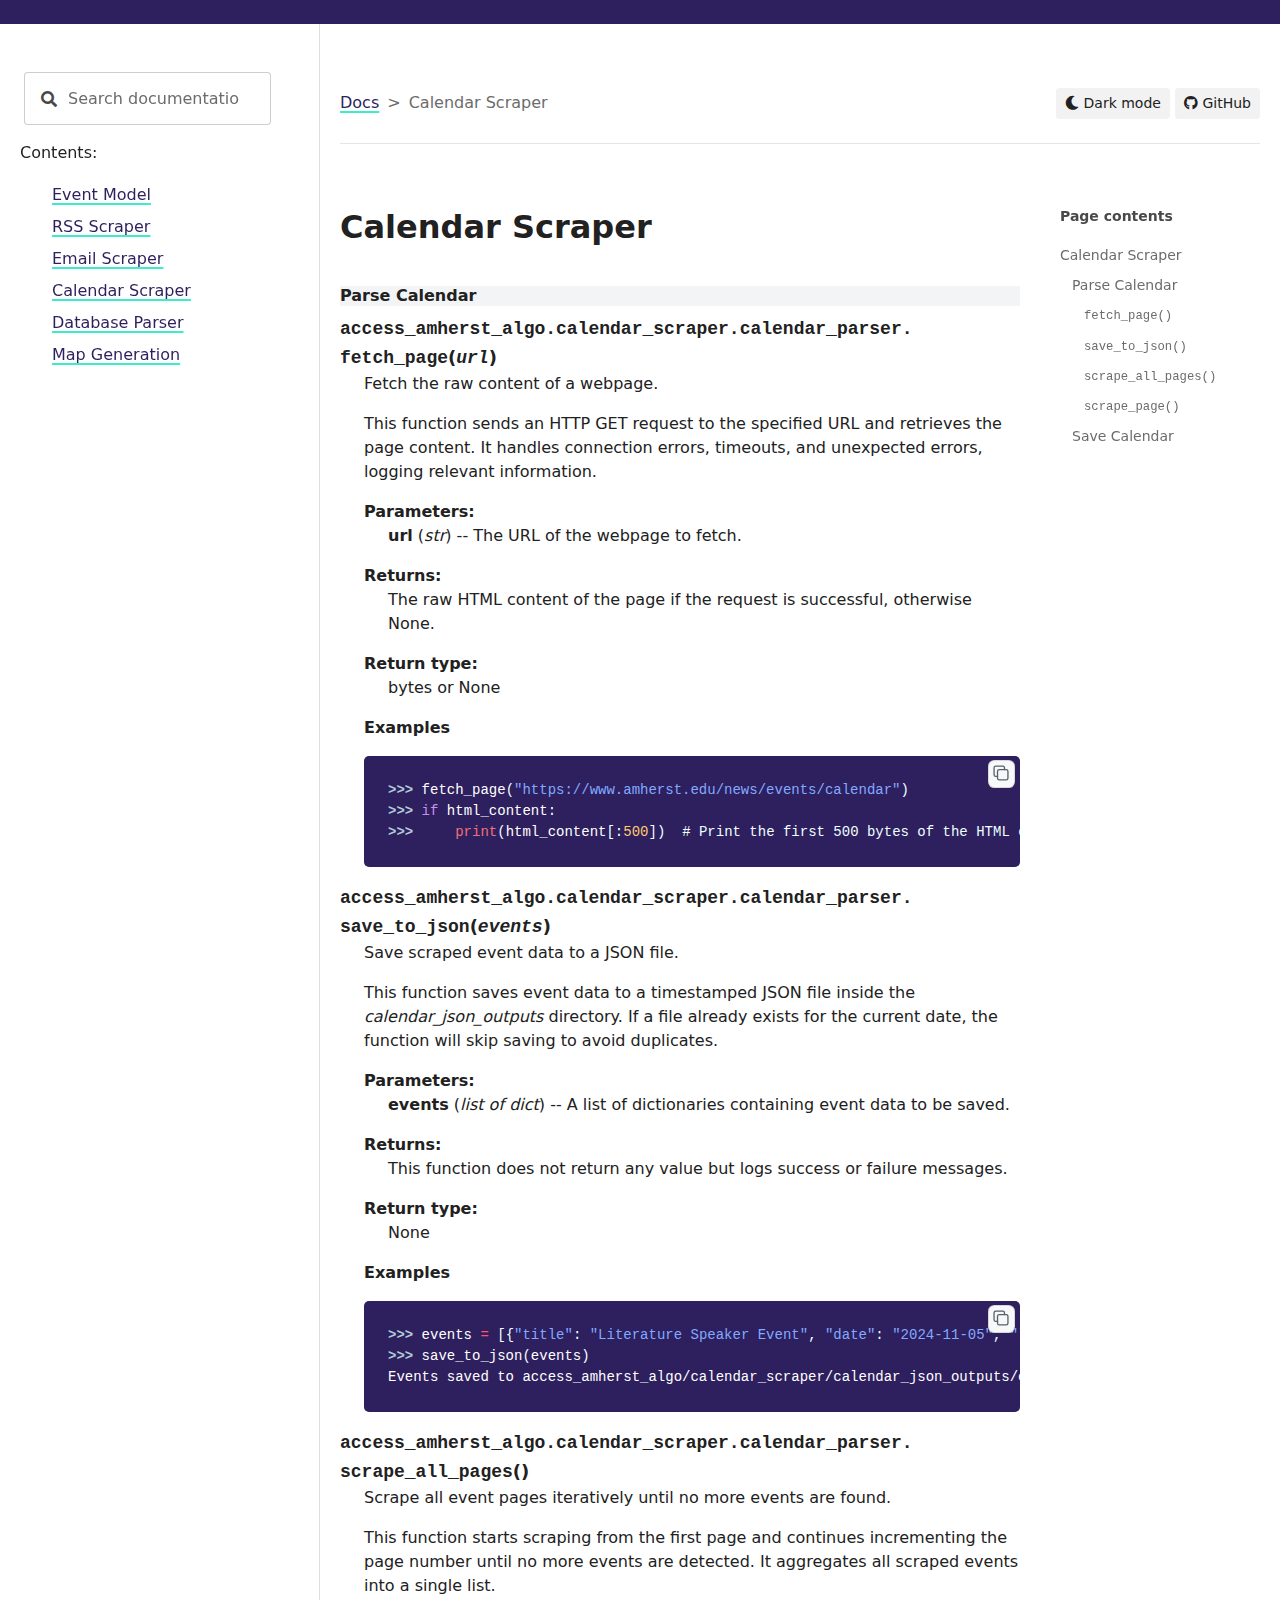
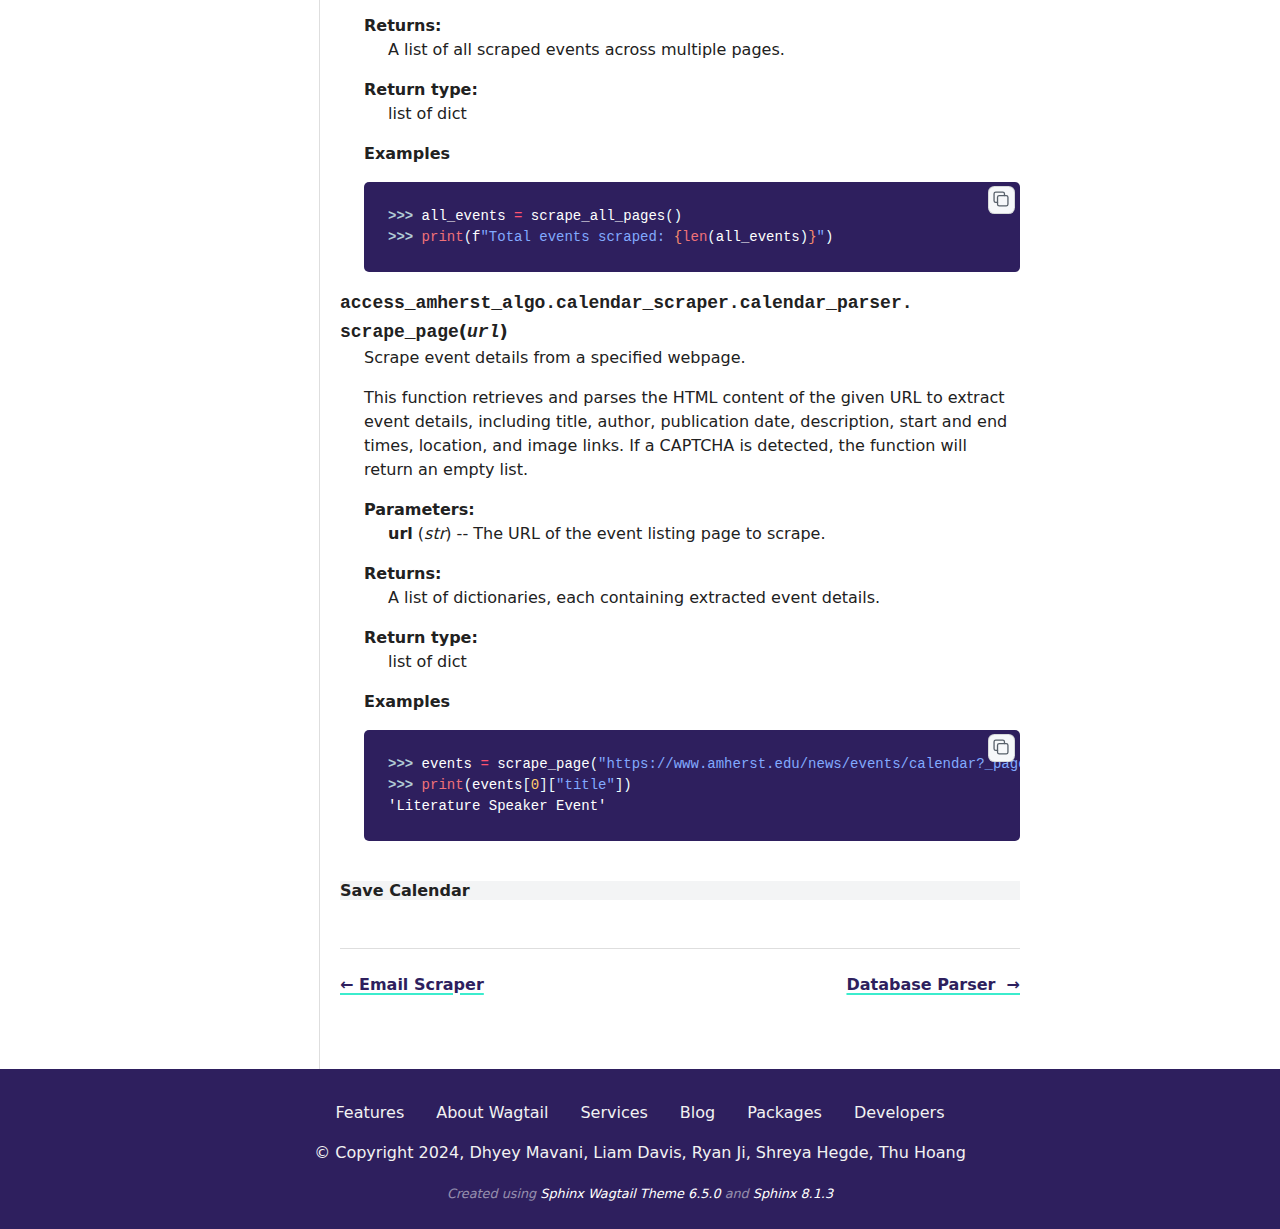
==== commit 60ca22d9: "deploy: 26df1b96928e54721dcfd0ab87511338a34f3b01" ====
--- a/calendar_scraper.html
+++ b/calendar_scraper.html
@@ -291,11 +291,11 @@
             <div class="text-center text-white-50 font-italic mt-3">
                 <small>
                     Created using
-                    <a href="https://github.com/wagtail/sphinx_wagtail_theme" rel="nofollow" target="_blank">
-                        Sphinx Wagtail Theme 6.4.0
+                    <a class="text-white" href="https://github.com/wagtail/sphinx_wagtail_theme" rel="nofollow" target="_blank">
+                        Sphinx Wagtail Theme 6.5.0
                     </a>
                     and
-                    <a href="https://www.sphinx-doc.org/" rel="nofollow" target="_blank">
+                    <a class="text-white" href="https://www.sphinx-doc.org/" rel="nofollow" target="_blank">
                         Sphinx 8.1.3
                     </a>
                 </small>
